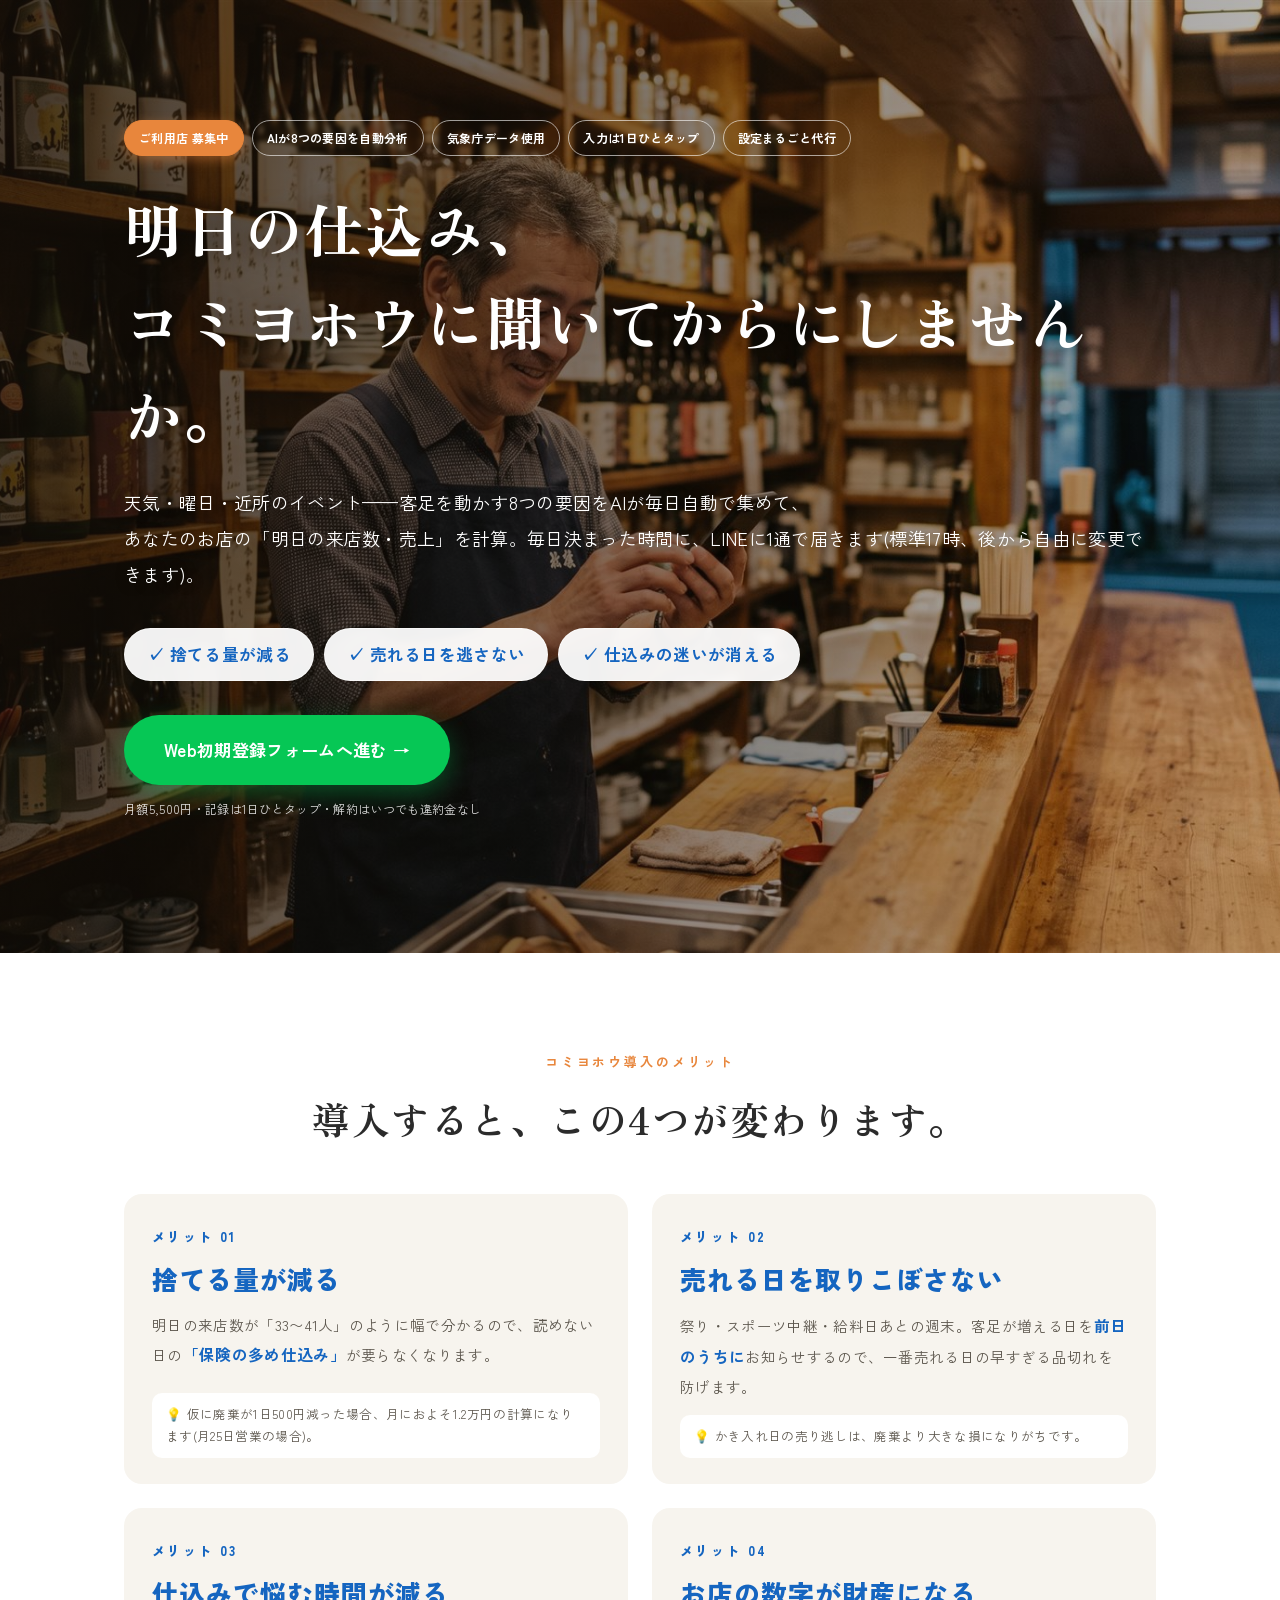
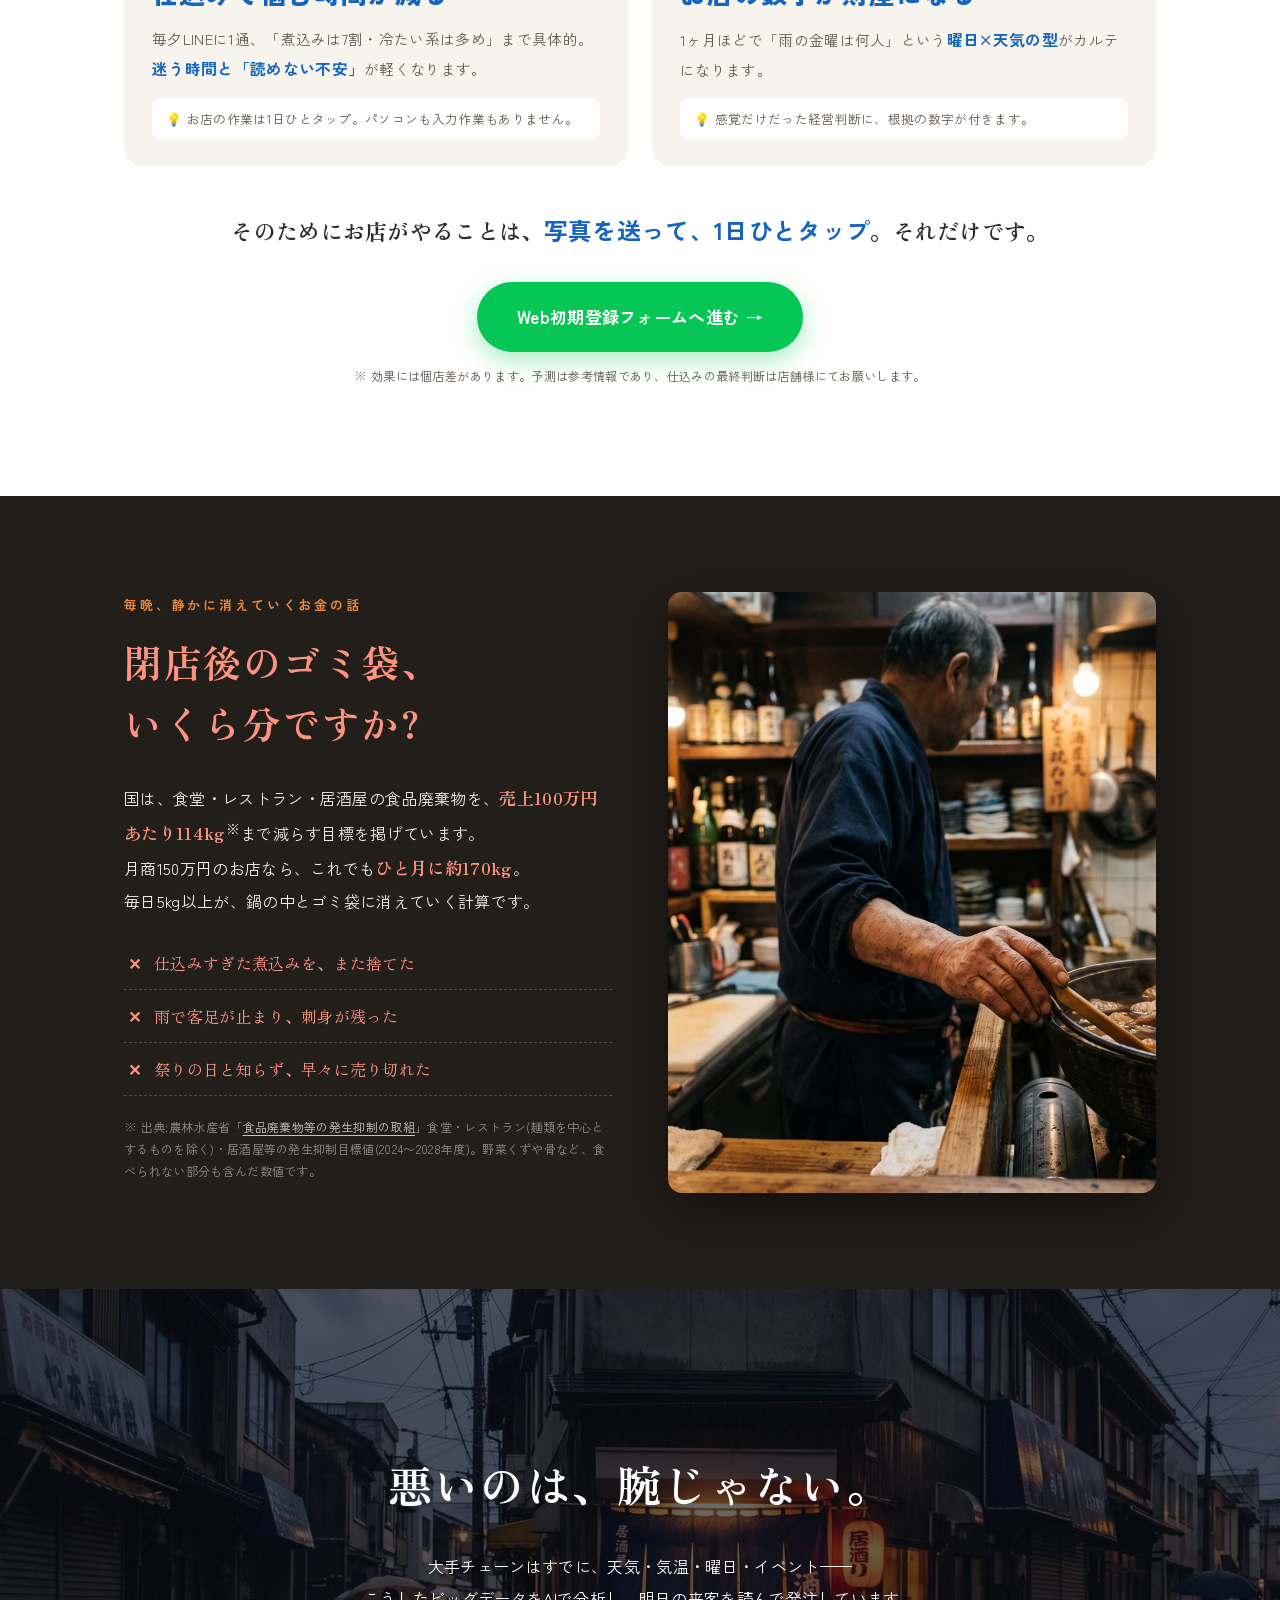
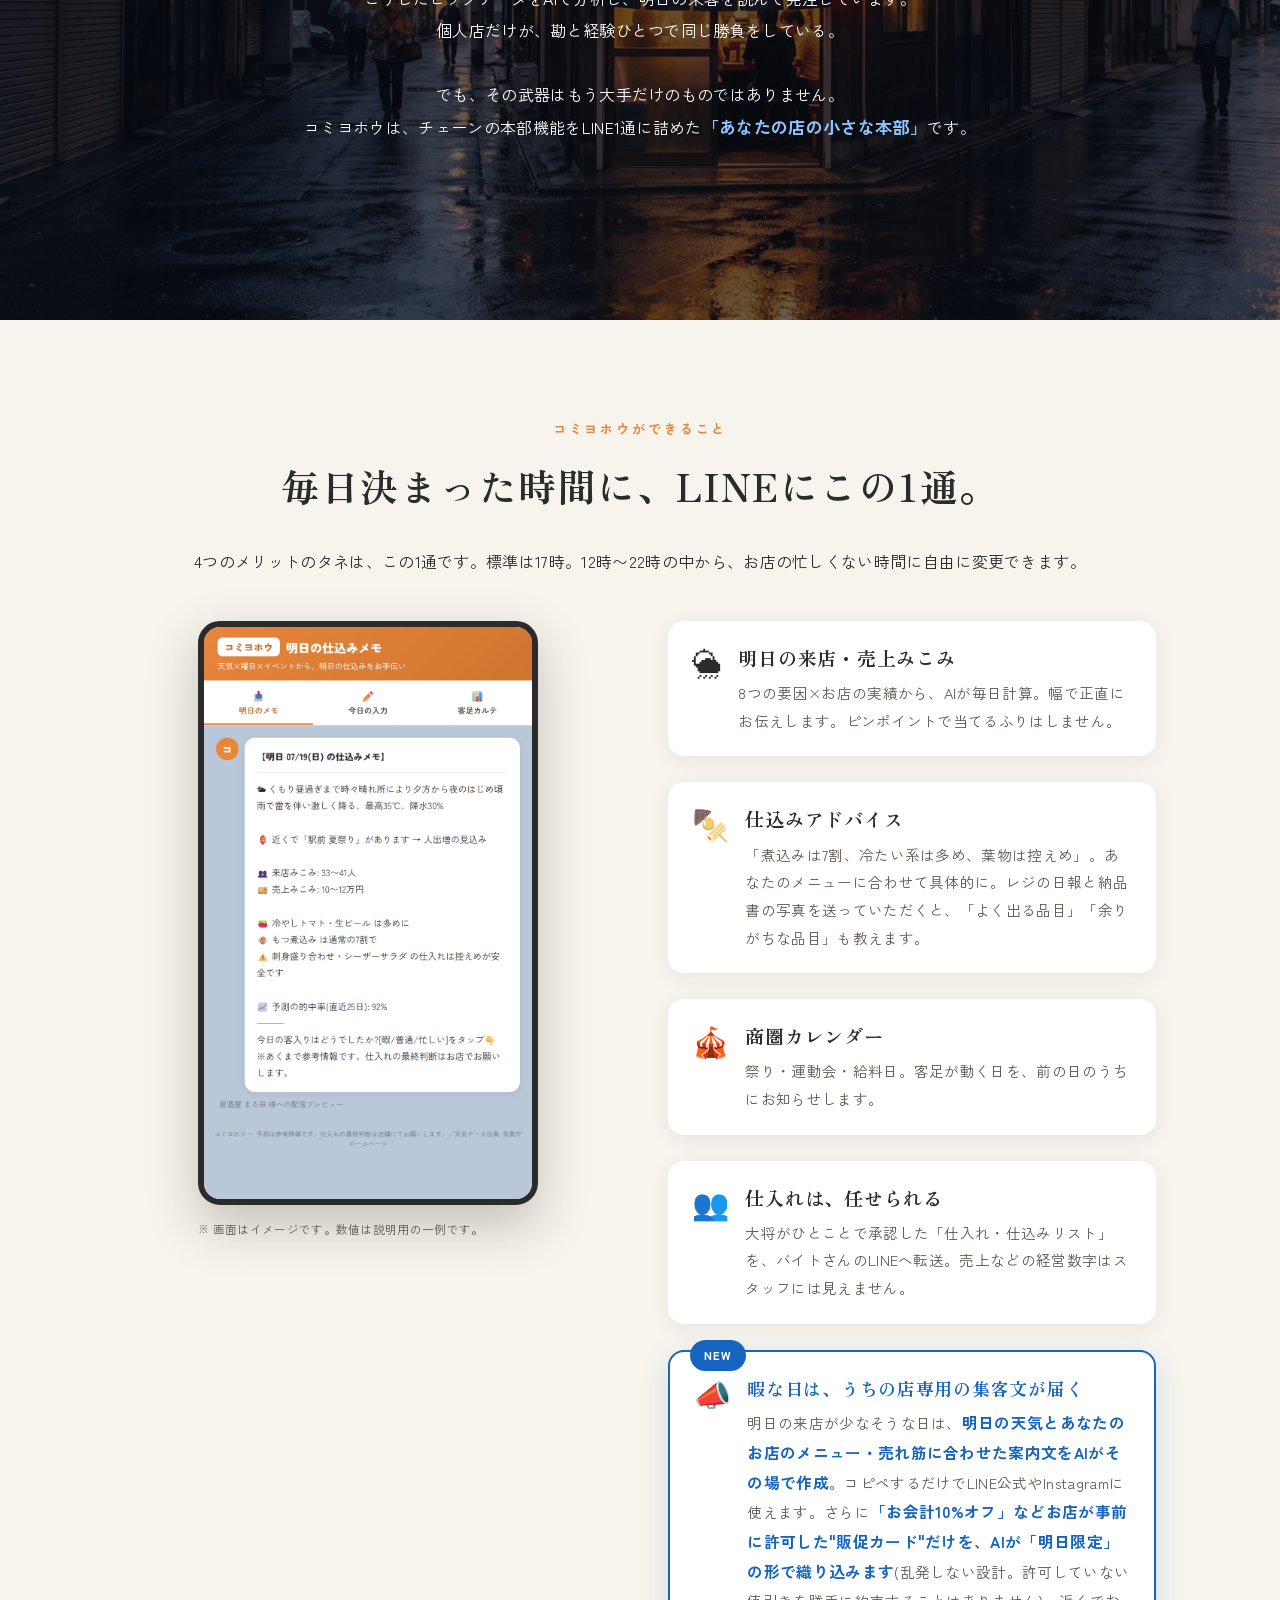
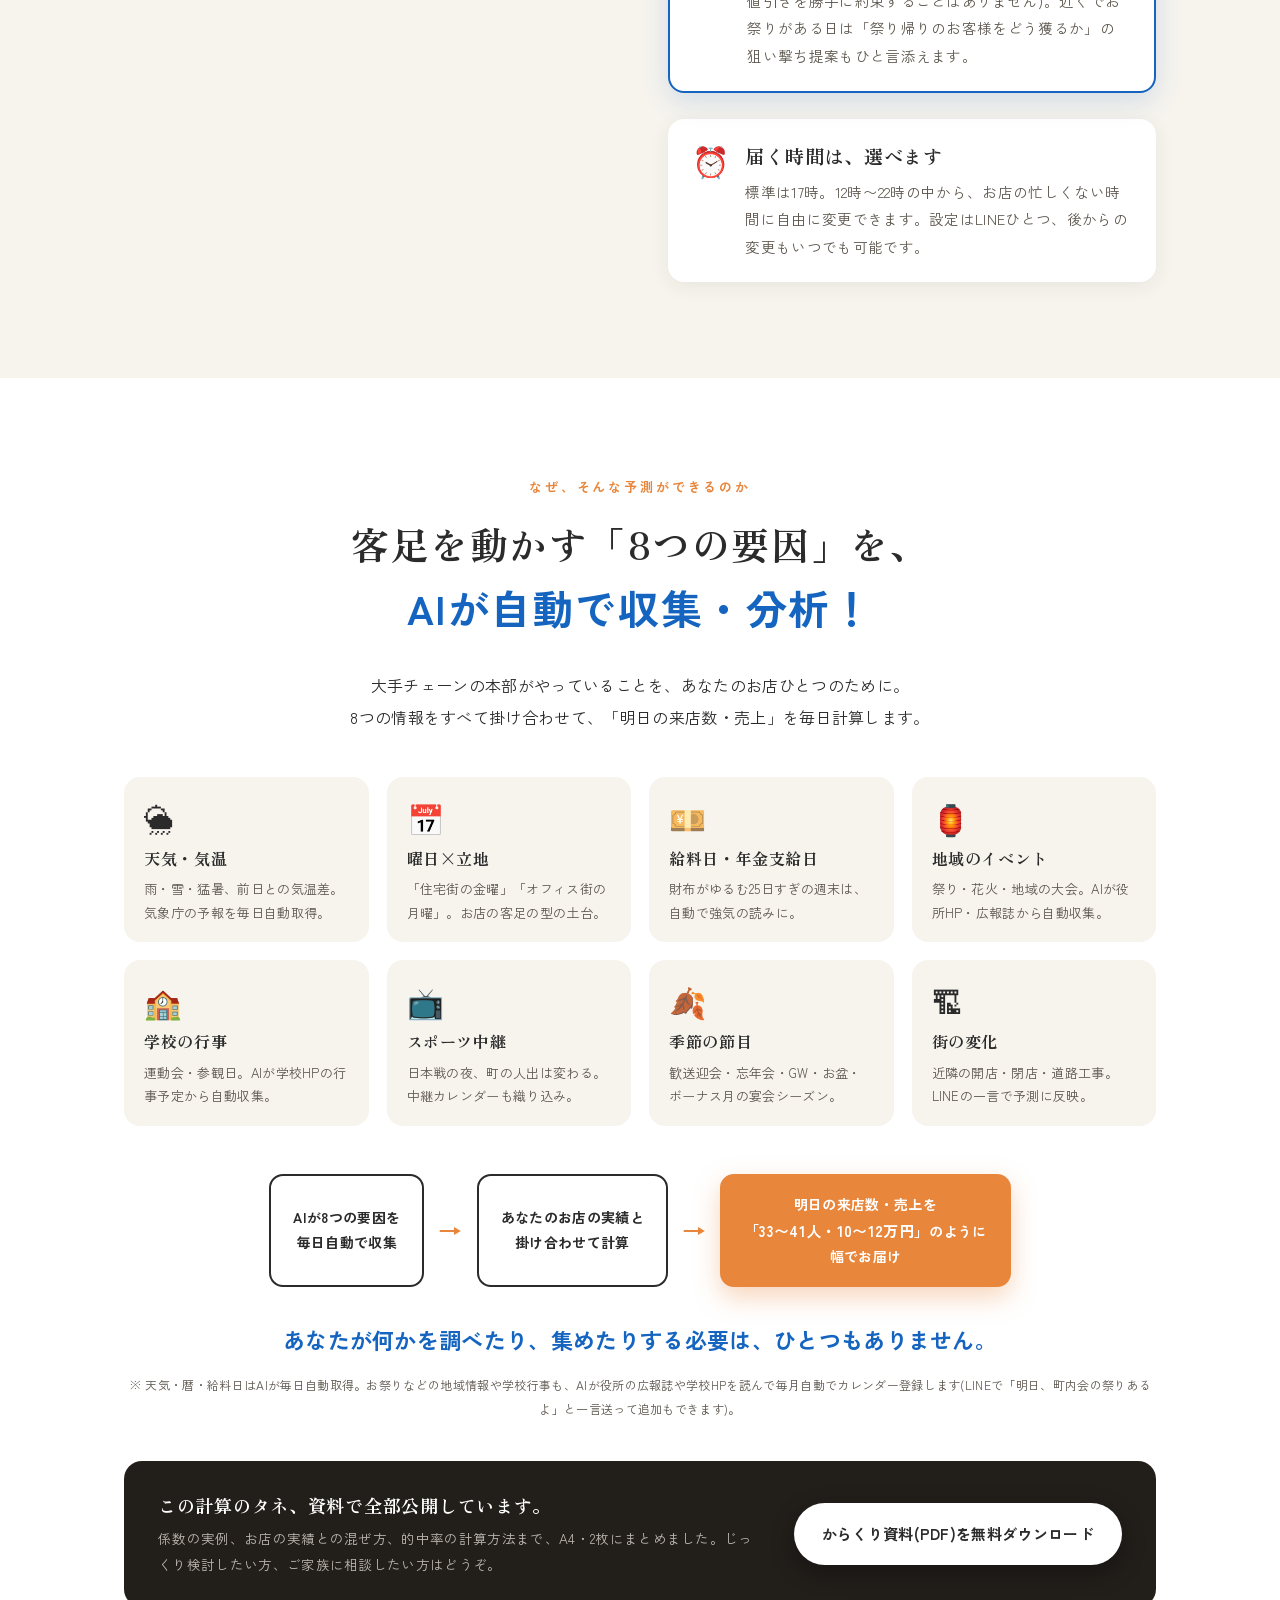
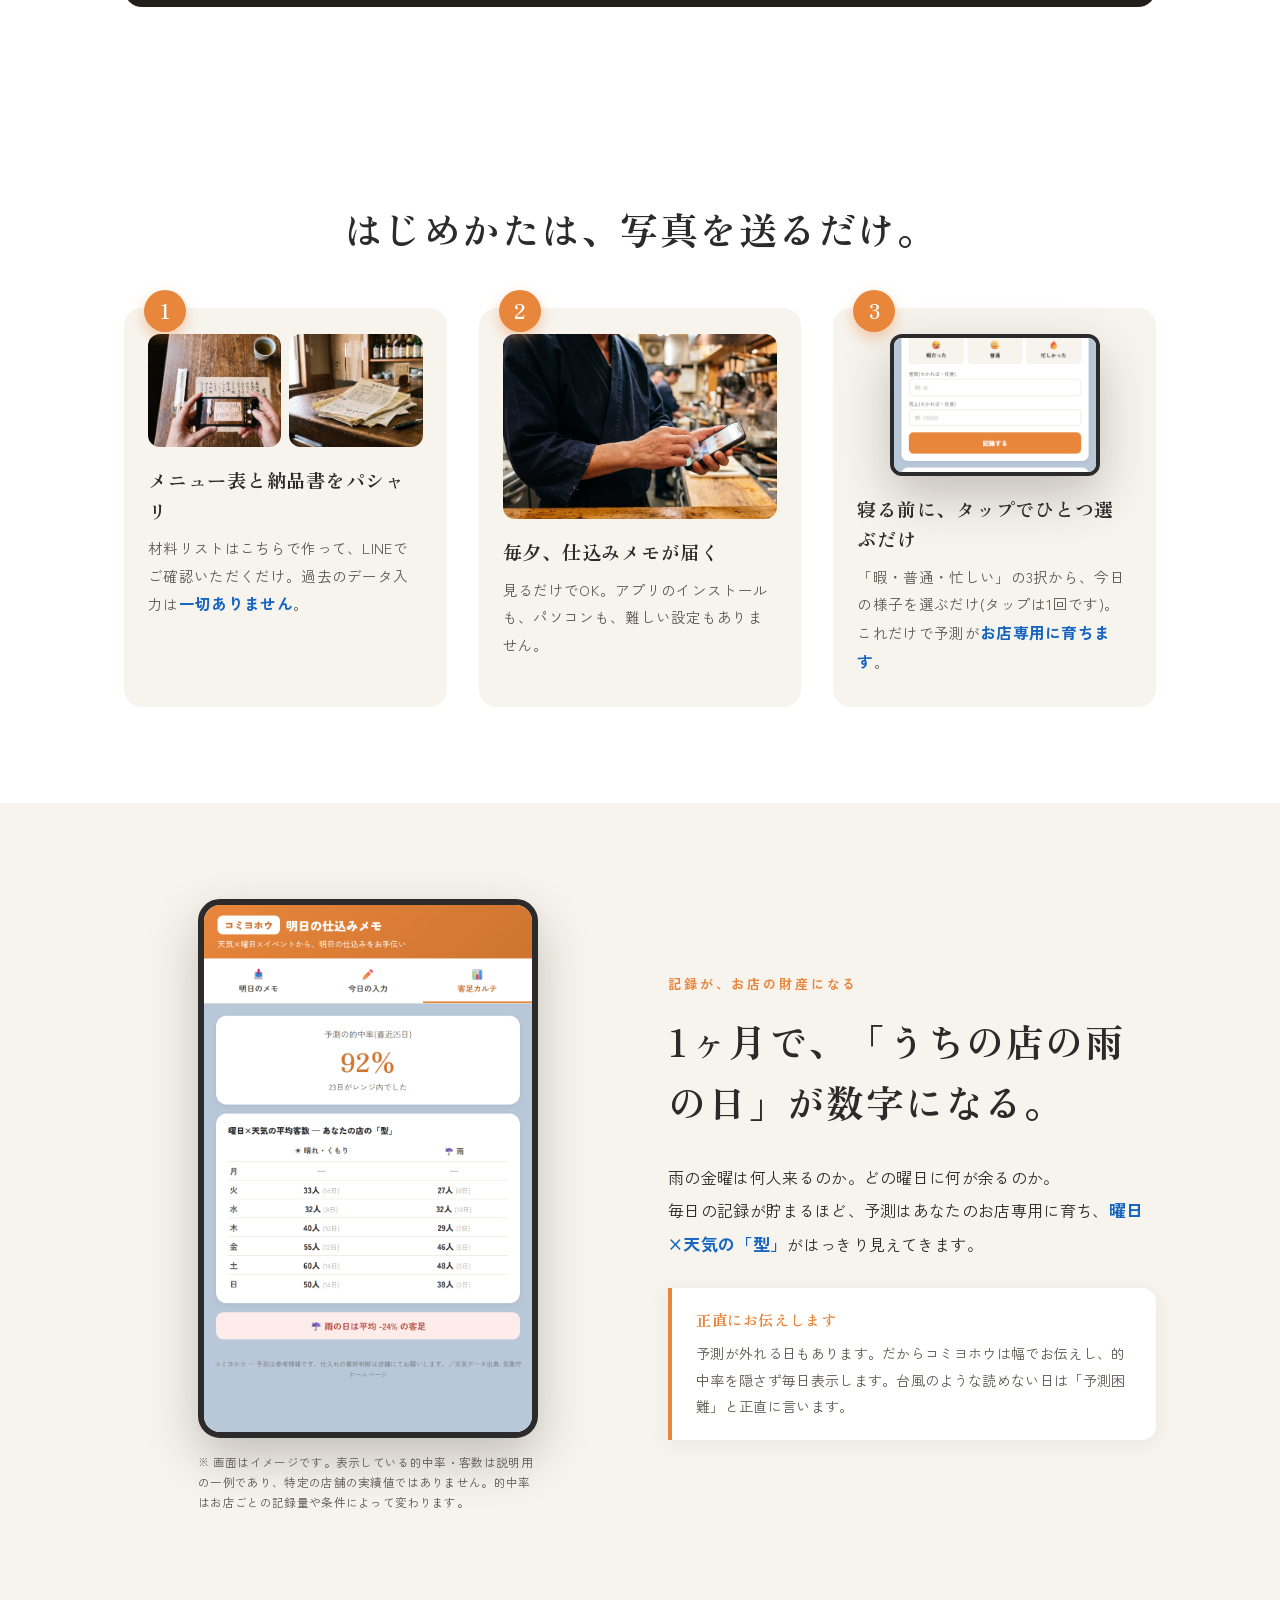
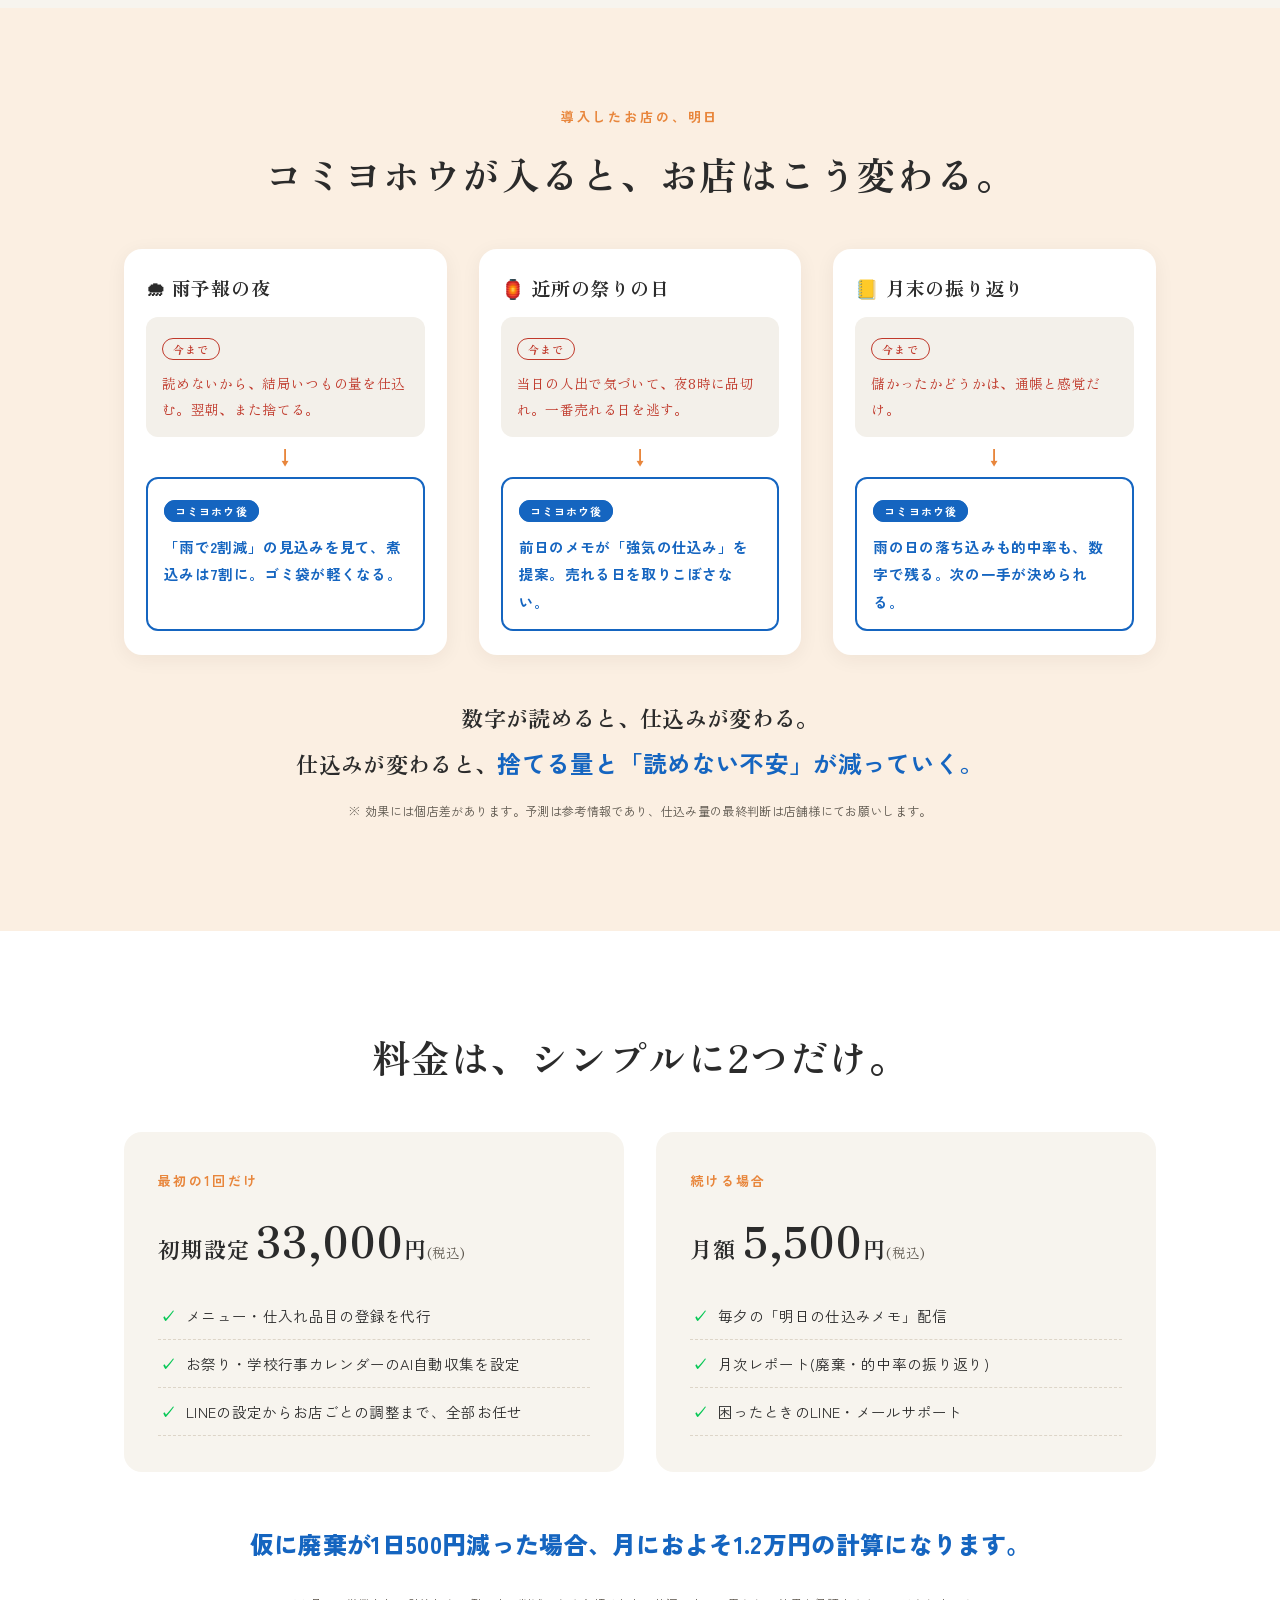
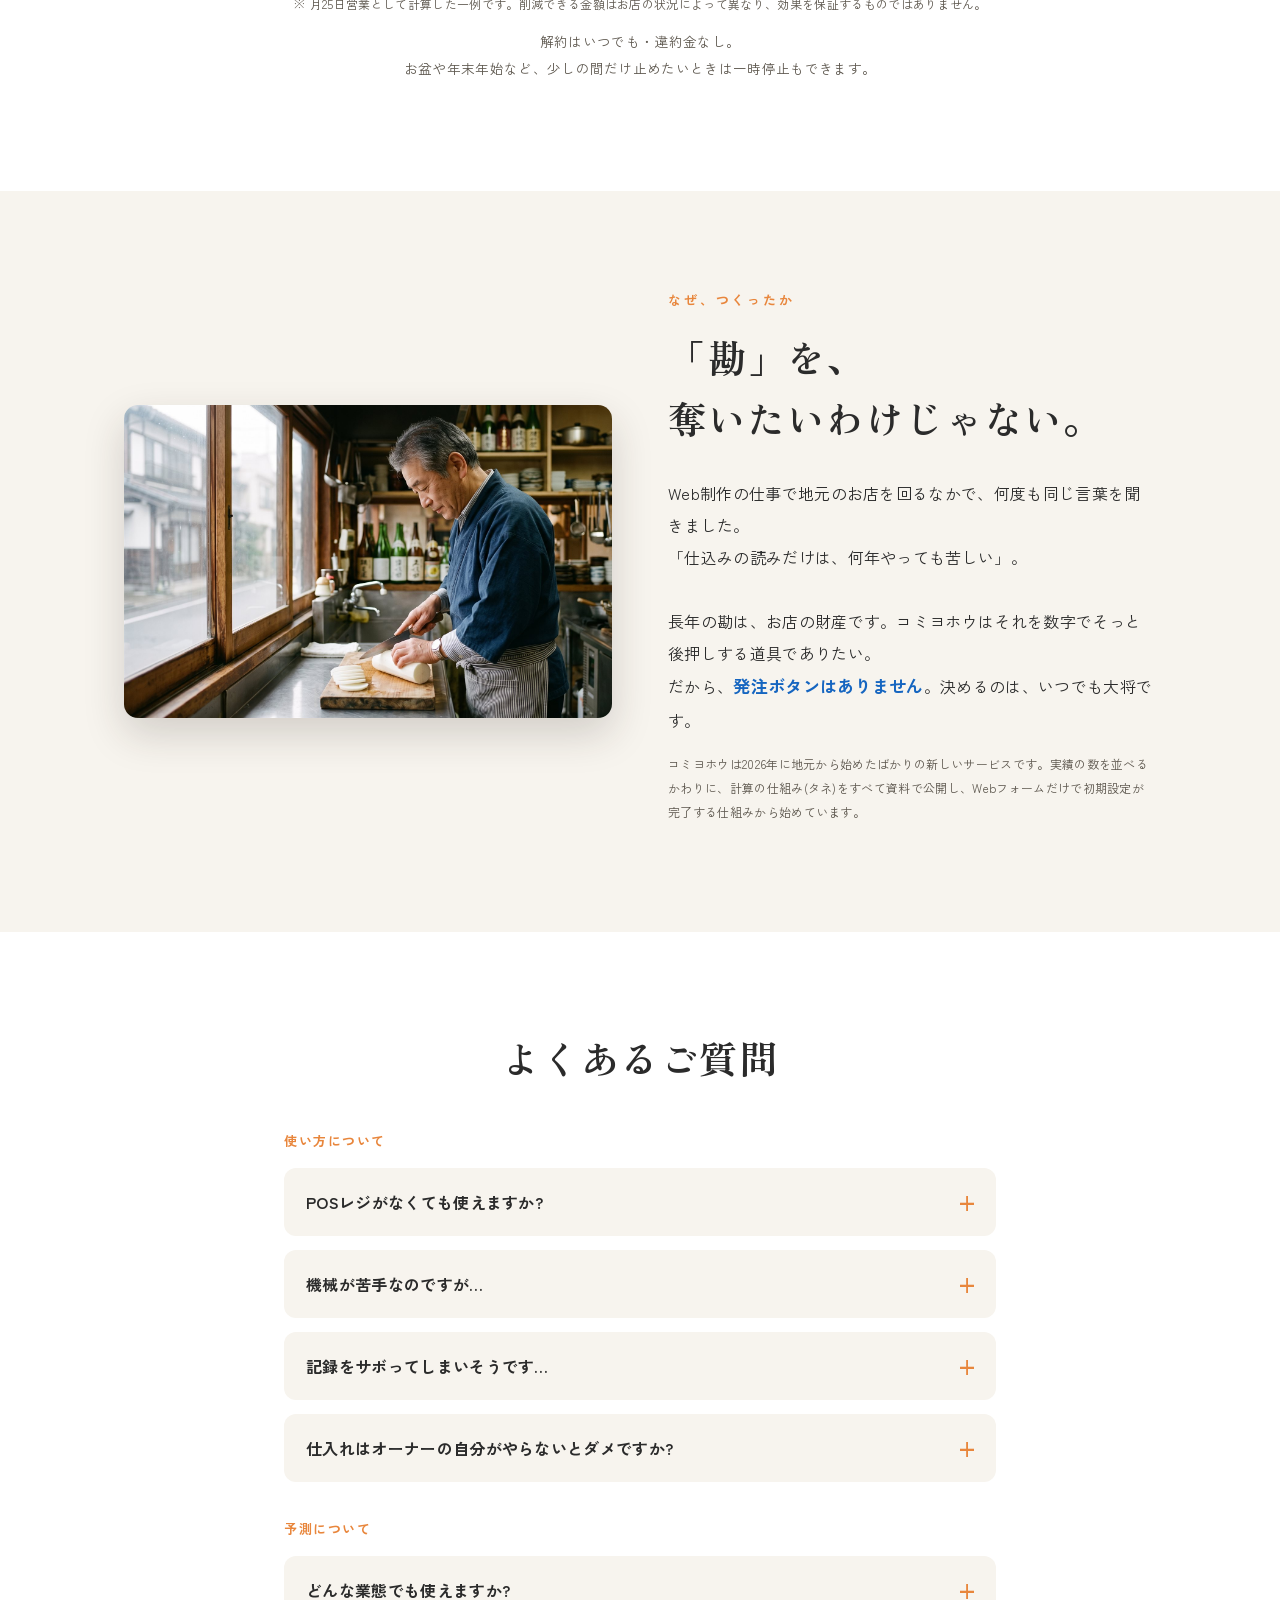
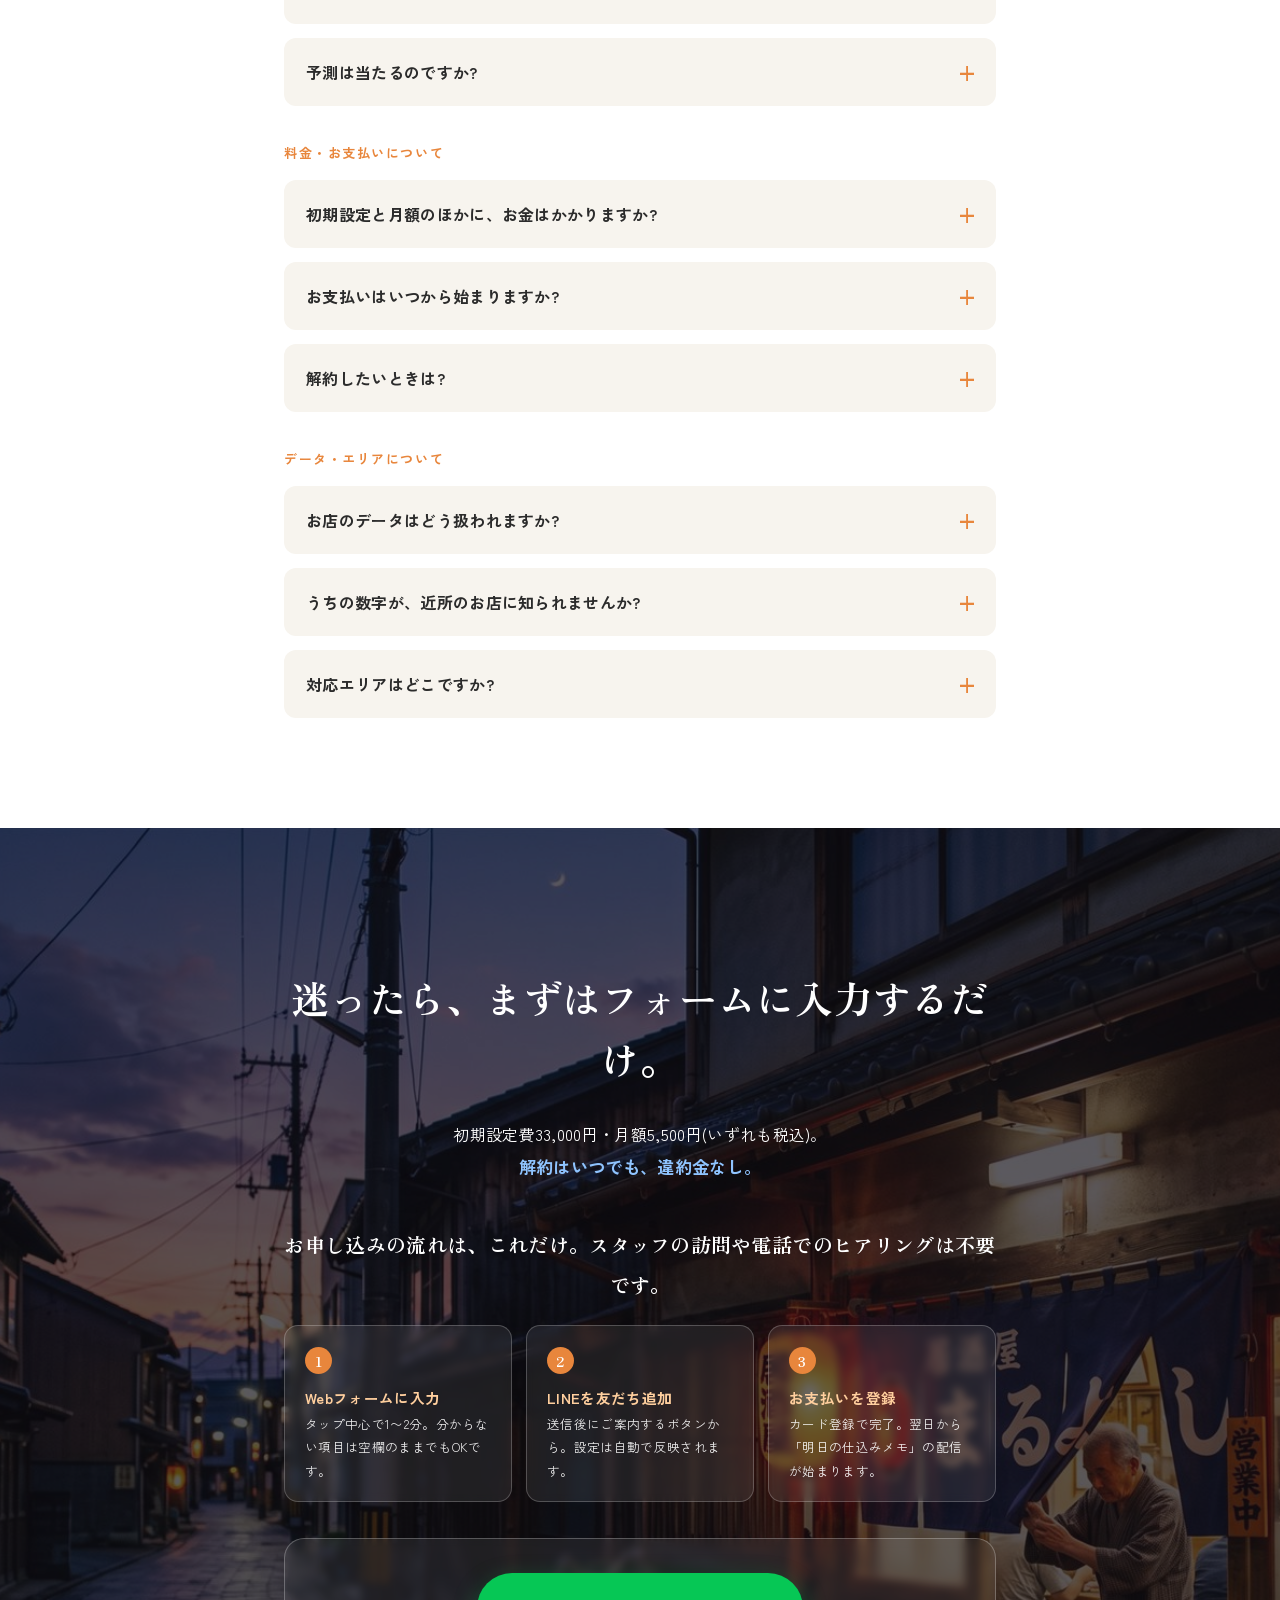
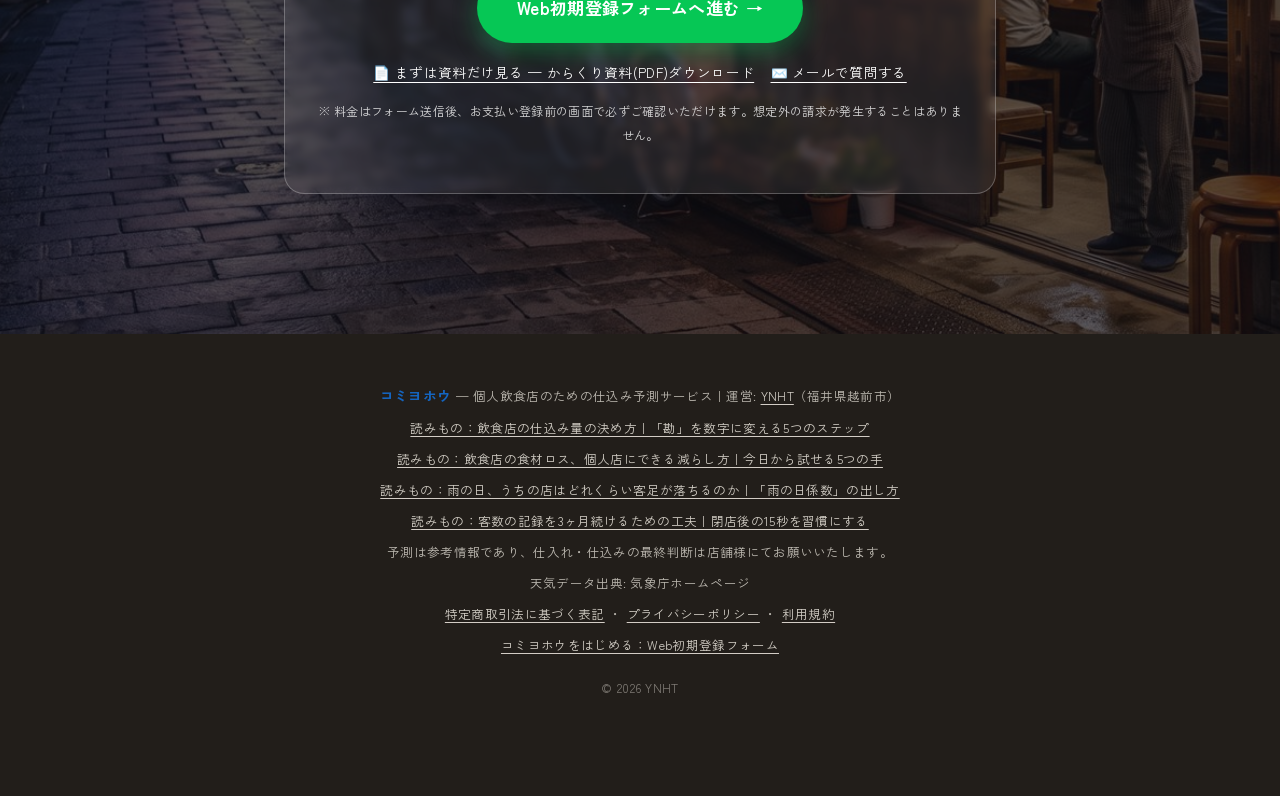
==== index.html @ 80f7644e "記事追加：客数の記録を3ヶ月続けるための工夫 閉店後の記録が2週間で止まる問題を、意志ではなく段取りで解く記事。 置き場所・項目数・既存動作への接続・書けなかった日の逃げ道・月1集計の5つ。 図解3点" ====
<!DOCTYPE html>
<html lang="ja">
<head>
<!-- Google tag (gtag.js) -->
<script async src="https://www.googletagmanager.com/gtag/js?id=G-8SBC6NKFKL"></script>
<script>
  window.dataLayer = window.dataLayer || [];
  function gtag(){dataLayer.push(arguments);}
  gtag('js', new Date());
  gtag('config', 'G-8SBC6NKFKL');
</script>
<meta charset="UTF-8">
<meta name="viewport" content="width=device-width, initial-scale=1.0">
<!-- Google Search Console の所有権確認用。削除すると確認が解除されるため残すこと -->
<meta name="google-site-verification" content="o57pPs52WalkBfB1M2wYDwymHMkBsNehZSs5hRKKr_8" />
<link rel="canonical" href="https://komiyohou.ynht-web.com/">
<title>コミヨホウ｜明日の仕込み、コミヨホウに聞いてからにしませんか。</title>
<meta name="description" content="客足を動かす8つの要因をAIが毎日自動で収集・分析し、「明日の来店みこみ・売上みこみ」を毎夕LINEにお届け。個人飲食店のための仕込み予測サービス。初期設定33,000円・月額5,500円、解約はいつでも違約金なし。">
<link rel="preconnect" href="https://fonts.googleapis.com">
<link rel="preconnect" href="https://fonts.gstatic.com" crossorigin>
<link href="https://fonts.googleapis.com/css2?family=Zen+Kaku+Gothic+New:wght@400;500;700&family=Zen+Old+Mincho:wght@600;700;900&display=swap" rel="stylesheet">
<link rel="stylesheet" href="style.css">
</head>
<body>

<!-- 1. ファーストビュー -->
<header class="fv">
  <div class="fv-bg" role="img" aria-label="カウンターでスマートフォンを見る居酒屋の店主"></div>
  <div class="fv-inner">
    <div class="badges">
      <span class="badge-monitor">ご利用店 募集中</span><span id="storeCountBadge" style="display:none;"></span><span>AIが8つの要因を自動分析</span><span>気象庁データ使用</span><span>入力は1日ひとタップ</span><span>設定まるごと代行</span>
    </div>
    <h1>明日の仕込み、<br>コミヨホウに聞いて<br class="sp">からにしませんか。</h1>
    <p class="lead">天気・曜日・近所のイベント——客足を動かす8つの要因をAIが毎日自動で集めて、<br class="pc">あなたのお店の「明日の来店数・売上」を計算。毎日決まった時間に、LINEに1通で届きます(標準17時、後から自由に変更できます)。</p>
    <ul class="fv-merits">
      <li>捨てる量が減る</li>
      <li>売れる日を逃さない</li>
      <li>仕込みの迷いが消える</li>
    </ul>
    <a class="btn btn-line" href="hearing.html">Web初期登録フォームへ進む →</a>
    <p class="micro">月額5,500円・記録は1日ひとタップ・解約はいつでも違約金なし</p>
  </div>
</header>

<!-- 2. 導入メリット -->
<section class="merit">
  <div class="wrap">
    <p class="kicker center">コミヨホウ導入のメリット</p>
    <h2 class="center">導入すると、<br class="sp">この4つが変わります。</h2>
    <div class="mgrid">
      <div class="mcard reveal">
        <span class="mnum">メリット 01</span>
        <h3>捨てる量が減る</h3>
        <p>明日の来店数が「33〜41人」のように幅で分かるので、読めない日の<strong>「保険の多め仕込み」</strong>が要らなくなります。</p>
        <p class="mhow">💡 仮に廃棄が1日500円減った場合、月におよそ1.2万円の計算になります(月25日営業の場合)。</p>
      </div>
      <div class="mcard reveal">
        <span class="mnum">メリット 02</span>
        <h3>売れる日を取りこぼさない</h3>
        <p>祭り・スポーツ中継・給料日あとの週末。客足が増える日を<strong>前日のうちに</strong>お知らせするので、一番売れる日の早すぎる品切れを防げます。</p>
        <p class="mhow">💡 かき入れ日の売り逃しは、廃棄より大きな損になりがちです。</p>
      </div>
      <div class="mcard reveal">
        <span class="mnum">メリット 03</span>
        <h3>仕込みで悩む時間が減る</h3>
        <p>毎夕LINEに1通、「煮込みは7割・冷たい系は多め」まで具体的。<strong>迷う時間と「読めない不安」</strong>が軽くなります。</p>
        <p class="mhow">💡 お店の作業は1日ひとタップ。パソコンも入力作業もありません。</p>
      </div>
      <div class="mcard reveal">
        <span class="mnum">メリット 04</span>
        <h3>お店の数字が財産になる</h3>
        <p>1ヶ月ほどで「雨の金曜は何人」という<strong>曜日×天気の型</strong>がカルテになります。</p>
        <p class="mhow">💡 感覚だけだった経営判断に、根拠の数字が付きます。</p>
      </div>
    </div>
    <p class="center merit-close reveal">そのためにお店がやることは、<strong>写真を送って、1日ひとタップ</strong>。それだけです。</p>
    <div class="merit-cta reveal"><a class="btn btn-line" href="hearing.html">Web初期登録フォームへ進む →</a></div>
    <p class="micro center">※ 効果には個店差があります。予測は参考情報であり、仕込みの最終判断は店舗様にてお願いします。</p>
  </div>
</section>

<!-- 3. 問題提起 -->
<section class="problem">
  <div class="wrap grid2">
    <div class="txt reveal">
      <p class="kicker">毎晩、静かに消えていくお金の話</p>
      <h2>閉店後のゴミ袋、<br>いくら分ですか?</h2>
      <p>国は、食堂・レストラン・居酒屋の食品廃棄物を、<strong>売上100万円あたり114kg</strong><sup>※</sup>まで減らす目標を掲げています。<br>
      月商150万円のお店なら、これでも<strong>ひと月に約170kg</strong>。<br>
      毎日5kg以上が、鍋の中とゴミ袋に消えていく計算です。</p>
      <ul class="pain">
        <li>仕込みすぎた煮込みを、また捨てた</li>
        <li>雨で客足が止まり、刺身が残った</li>
        <li>祭りの日と知らず、早々に売り切れた</li>
      </ul>
      <p class="note">※ 出典:農林水産省「<a href="https://www.maff.go.jp/j/shokusan/recycle/syokuhin/hassei_yokusei.html" target="_blank" rel="noopener">食品廃棄物等の発生抑制の取組</a>」食堂・レストラン(麺類を中心とするものを除く)・居酒屋等の発生抑制目標値(2024〜2028年度)。野菜くずや骨など、食べられない部分も含んだ数値です。</p>
    </div>
    <figure class="reveal"><img src="assets/web/2.jpg" alt="閉店後の厨房で、大鍋に残った煮込みを見つめる店主" loading="lazy"></figure>
  </div>
</section>

<!-- 4. 共感 -->
<section class="empathy">
  <div class="empathy-bg" role="img" aria-label="雨の夕暮れの商店街に、一軒だけ灯りのついた居酒屋"></div>
  <div class="wrap reveal">
    <h2>悪いのは、腕じゃない。</h2>
    <p>大手チェーンはすでに、天気・気温・曜日・イベント——<br class="pc">
    こうしたビッグデータをAIで分析し、明日の来客を読んで発注しています。<br class="pc">
    個人店だけが、勘と経験ひとつで同じ勝負をしている。<br><br>
    でも、その武器はもう大手だけのものではありません。<br class="pc">
    コミヨホウは、チェーンの本部機能をLINE1通に詰めた<strong>「あなたの店の小さな本部」</strong>です。</p>
  </div>
</section>

<!-- 5. 解決策(何が届くか) -->
<section class="solution">
  <div class="wrap">
    <p class="kicker center">コミヨホウができること</p>
    <h2 class="center">毎日決まった時間に、LINEにこの1通。</h2>
    <p class="center flead">4つのメリットのタネは、この1通です。標準は17時。12時〜22時の中から、お店の忙しくない時間に自由に変更できます。</p>
    <div class="grid2 sol-grid">
      <figure class="phone reveal">
        <img src="assets/shot_a.png" alt="届く「明日の仕込みメモ」の画面イメージ。来店みこみ・売上みこみと、メニュー別の仕込みアドバイス" loading="lazy">
        <figcaption class="shot-note">※ 画面はイメージです。数値は説明用の一例です。</figcaption>
      </figure>
      <div class="features">
        <div class="feat reveal"><span class="fi">🌦</span><div><h3>明日の来店・売上みこみ</h3><p>8つの要因×お店の実績から、AIが毎日計算。幅で正直にお伝えします。ピンポイントで当てるふりはしません。</p></div></div>
        <div class="feat reveal"><span class="fi">🍢</span><div><h3>仕込みアドバイス</h3><p>「煮込みは7割、冷たい系は多め、葉物は控えめ」。あなたのメニューに合わせて具体的に。レジの日報と納品書の写真を送っていただくと、「よく出る品目」「余りがちな品目」も教えます。</p></div></div>
        <div class="feat reveal"><span class="fi">🎪</span><div><h3>商圏カレンダー</h3><p>祭り・運動会・給料日。客足が動く日を、前の日のうちにお知らせします。</p></div></div>
        <div class="feat reveal"><span class="fi">👥</span><div><h3>仕入れは、任せられる</h3><p>大将がひとことで承認した「仕入れ・仕込みリスト」を、バイトさんのLINEへ転送。売上などの経営数字はスタッフには見えません。</p></div></div>
        <div class="feat feat-hot reveal"><span class="badge-new">NEW</span><span class="fi">📣</span><div><h3>暇な日は、うちの店専用の集客文が届く</h3><p>明日の来店が少なそうな日は、<strong>明日の天気とあなたのお店のメニュー・売れ筋に合わせた案内文をAIがその場で作成</strong>。コピペするだけでLINE公式やInstagramに使えます。さらに<strong>「お会計10%オフ」などお店が事前に許可した"販促カード"だけを、AIが「明日限定」の形で織り込みます</strong>(乱発しない設計。許可していない値引きを勝手に約束することはありません)。近くでお祭りがある日は「祭り帰りのお客様をどう獲るか」の狙い撃ち提案もひと言添えます。</p></div></div>
        <div class="feat reveal"><span class="fi">⏰</span><div><h3>届く時間は、選べます</h3><p>標準は17時。12時〜22時の中から、お店の忙しくない時間に自由に変更できます。設定はLINEひとつ、後からの変更もいつでも可能です。</p></div></div>
      </div>
    </div>
  </div>
</section>

<!-- 6. なぜ当たるのか:8つの要因 -->
<section class="factors">
  <div class="wrap">
    <p class="kicker center">なぜ、そんな予測ができるのか</p>
    <h2 class="center">客足を動かす「8つの要因」を、<br><strong>AIが自動で収集・分析！</strong></h2>
    <p class="center flead">大手チェーンの本部がやっていることを、あなたのお店ひとつのために。<br class="pc">
    8つの情報をすべて掛け合わせて、「明日の来店数・売上」を毎日計算します。</p>
    <div class="fgrid">
      <div class="fcard reveal"><span class="fic">🌦</span><h3>天気・気温</h3><p>雨・雪・猛暑、前日との気温差。気象庁の予報を毎日自動取得。</p></div>
      <div class="fcard reveal"><span class="fic">📅</span><h3>曜日×立地</h3><p>「住宅街の金曜」「オフィス街の月曜」。お店の客足の型の土台。</p></div>
      <div class="fcard reveal"><span class="fic">💴</span><h3>給料日・年金支給日</h3><p>財布がゆるむ25日すぎの週末は、自動で強気の読みに。</p></div>
      <div class="fcard reveal"><span class="fic">🏮</span><h3>地域のイベント</h3><p>祭り・花火・地域の大会。AIが役所HP・広報誌から自動収集。</p></div>
      <div class="fcard reveal"><span class="fic">🏫</span><h3>学校の行事</h3><p>運動会・参観日。AIが学校HPの行事予定から自動収集。</p></div>
      <div class="fcard reveal"><span class="fic">📺</span><h3>スポーツ中継</h3><p>日本戦の夜、町の人出は変わる。中継カレンダーも織り込み。</p></div>
      <div class="fcard reveal"><span class="fic">🍂</span><h3>季節の節目</h3><p>歓送迎会・忘年会・GW・お盆・ボーナス月の宴会シーズン。</p></div>
      <div class="fcard reveal"><span class="fic">🏗</span><h3>街の変化</h3><p>近隣の開店・閉店・道路工事。LINEの一言で予測に反映。</p></div>
    </div>
    <div class="fflow reveal">
      <div class="fnode"><span>AIが8つの要因を<br>毎日自動で収集</span></div>
      <span class="farrow">→</span>
      <div class="fnode"><span>あなたのお店の実績と<br>掛け合わせて計算</span></div>
      <span class="farrow">→</span>
      <div class="fnode fgoal"><span>明日の来店数・売上を<br><strong>「33〜41人・10〜12万円」</strong>のように<br>幅でお届け</span></div>
    </div>
    <p class="center fnote reveal">あなたが何かを調べたり、集めたりする必要は、ひとつもありません。</p>
    <p class="micro center">※ 天気・暦・給料日はAIが毎日自動取得。お祭りなどの地域情報や学校行事も、AIが役所の広報誌や学校HPを読んで毎月自動でカレンダー登録します(LINEで「明日、町内会の祭りあるよ」と一言送って追加もできます)。</p>
    <div class="dlbox reveal">
      <div>
        <h3>この計算のタネ、資料で全部公開しています。</h3>
        <p>係数の実例、お店の実績との混ぜ方、的中率の計算方法まで、A4・2枚にまとめました。じっくり検討したい方、ご家族に相談したい方はどうぞ。</p>
      </div>
      <a class="btn btn-dl" href="komiyohou_karakuri.pdf" download="コミヨホウのからくり資料.pdf">からくり資料(PDF)を無料ダウンロード</a>
    </div>
  </div>
</section>

<!-- 7. 3ステップ -->
<section class="steps">
  <div class="wrap">
    <h2 class="center">はじめかたは、<br class="sp">写真を送るだけ。</h2>
    <div class="grid3">
      <div class="step reveal">
        <div class="imgs2"><img src="assets/web/5.jpg" alt="メニュー表をスマートフォンで撮影する手元" loading="lazy"><img src="assets/web/6.jpg" alt="カウンターに置かれた納品書の束" loading="lazy"></div>
        <span class="num">1</span><h3>メニュー表と納品書をパシャリ</h3>
        <p>材料リストはこちらで作って、LINEでご確認いただくだけ。過去のデータ入力は<strong>一切ありません</strong>。</p>
      </div>
      <div class="step reveal">
        <figure><img src="assets/web/4.jpg" alt="厨房でスマートフォンのLINEを確認する手元" loading="lazy"></figure>
        <span class="num">2</span><h3>毎夕、仕込みメモが届く</h3>
        <p>見るだけでOK。アプリのインストールも、パソコンも、難しい設定もありません。</p>
      </div>
      <div class="step reveal">
        <figure class="phone-s"><img src="assets/shot_b.png" alt="1日1回の入力画面。暇だった・普通・忙しかったの3択をタップするだけ" loading="lazy"></figure>
        <span class="num">3</span><h3>寝る前に、タップでひとつ選ぶだけ</h3>
        <p>「暇・普通・忙しい」の3択から、今日の様子を選ぶだけ(タップは1回です)。これだけで予測が<strong>お店専用に育ちます</strong>。</p>
      </div>
    </div>
  </div>
</section>

<!-- 8. 育つ予測 -->
<section class="karte">
  <div class="wrap grid2">
    <figure class="phone reveal">
      <img src="assets/shot_c.png" alt="客足カルテ画面のイメージ。曜日×天気の平均客数と、直近25日の予測的中率" loading="lazy">
      <figcaption class="shot-note">※ 画面はイメージです。表示している的中率・客数は説明用の一例であり、特定の店舗の実績値ではありません。的中率はお店ごとの記録量や条件によって変わります。</figcaption>
    </figure>
    <div class="txt reveal">
      <p class="kicker">記録が、お店の財産になる</p>
      <h2>1ヶ月で、「うちの店の雨の日」が数字になる。</h2>
      <p>雨の金曜は何人来るのか。どの曜日に何が余るのか。<br>
      毎日の記録が貯まるほど、予測はあなたのお店専用に育ち、<strong>曜日×天気の「型」</strong>がはっきり見えてきます。</p>
      <div class="honest">
        <h3>正直にお伝えします</h3>
        <p>予測が外れる日もあります。だからコミヨホウは幅でお伝えし、的中率を隠さず毎日表示します。台風のような読めない日は「予測困難」と正直に言います。</p>
      </div>
    </div>
  </div>
</section>

<!-- 9. 導入後のお店 -->
<section class="afterwards">
  <div class="wrap">
    <p class="kicker center">導入したお店の、明日</p>
    <h2 class="center">コミヨホウが入ると、<br class="sp">お店はこう変わる。</h2>
    <div class="grid3 ba-grid">
      <div class="ba reveal">
        <h3>🌧 雨予報の夜</h3>
        <div class="ba-before"><span class="batag">今まで</span><p>読めないから、結局いつもの量を仕込む。翌朝、また捨てる。</p></div>
        <div class="ba-arrow">↓</div>
        <div class="ba-after"><span class="batag on">コミヨホウ後</span><p>「雨で2割減」の見込みを見て、煮込みは7割に。ゴミ袋が軽くなる。</p></div>
      </div>
      <div class="ba reveal">
        <h3>🏮 近所の祭りの日</h3>
        <div class="ba-before"><span class="batag">今まで</span><p>当日の人出で気づいて、夜8時に品切れ。一番売れる日を逃す。</p></div>
        <div class="ba-arrow">↓</div>
        <div class="ba-after"><span class="batag on">コミヨホウ後</span><p>前日のメモが「強気の仕込み」を提案。売れる日を取りこぼさない。</p></div>
      </div>
      <div class="ba reveal">
        <h3>📒 月末の振り返り</h3>
        <div class="ba-before"><span class="batag">今まで</span><p>儲かったかどうかは、通帳と感覚だけ。</p></div>
        <div class="ba-arrow">↓</div>
        <div class="ba-after"><span class="batag on">コミヨホウ後</span><p>雨の日の落ち込みも的中率も、数字で残る。次の一手が決められる。</p></div>
      </div>
    </div>
    <p class="center ba-close reveal">数字が読めると、仕込みが変わる。<br>仕込みが変わると、<strong>捨てる量と「読めない不安」が減っていく。</strong></p>
    <p class="micro center">※ 効果には個店差があります。予測は参考情報であり、仕込み量の最終判断は店舗様にてお願いします。</p>
  </div>
</section>

<!-- 10. 料金 -->
<section class="price" id="price">
  <div class="wrap">
    <h2 class="center">料金は、シンプルに2つだけ。</h2>
    <div class="grid2 price-grid">
      <div class="pcard reveal">
        <p class="plabel">最初の1回だけ</p>
        <h3>初期設定 <span class="yen">33,000</span>円<small>(税込)</small></h3>
        <ul>
          <li>メニュー・仕入れ品目の登録を代行</li>
          <li>お祭り・学校行事カレンダーのAI自動収集を設定</li>
          <li>LINEの設定からお店ごとの調整まで、全部お任せ</li>
        </ul>
      </div>
      <div class="pcard reveal">
        <p class="plabel">続ける場合</p>
        <h3>月額 <span class="yen">5,500</span>円<small>(税込)</small></h3>
        <ul>
          <li>毎夕の「明日の仕込みメモ」配信</li>
          <li>月次レポート(廃棄・的中率の振り返り)</li>
          <li>困ったときのLINE・メールサポート</li>
        </ul>
      </div>
    </div>
    <p class="anchor-note reveal">仮に廃棄が1日500円減った場合、<br class="sp">月におよそ1.2万円の計算になります。</p>
    <p class="micro center">※ 月25日営業として計算した一例です。削減できる金額はお店の状況によって異なり、効果を保証するものではありません。</p>
    <p class="free-note reveal">解約はいつでも・違約金なし。<br>お盆や年末年始など、少しの間だけ止めたいときは一時停止もできます。</p>
  </div>
</section>

<!-- 11. 開発ストーリー(パイロット後にお客様の声へ差し替え) -->
<section class="story">
  <div class="wrap grid2">
    <figure class="reveal"><img src="assets/web/7.jpg" alt="朝の光の中で大根を仕込む店主" loading="lazy"></figure>
    <div class="txt reveal">
      <p class="kicker">なぜ、つくったか</p>
      <h2>「勘」を、<br>奪いたいわけじゃない。</h2>
      <p>Web制作の仕事で地元のお店を回るなかで、何度も同じ言葉を聞きました。<br>
      「仕込みの読みだけは、何年やっても苦しい」。<br><br>
      長年の勘は、お店の財産です。コミヨホウはそれを数字でそっと後押しする道具でありたい。<br>
      だから、<strong>発注ボタンはありません</strong>。決めるのは、いつでも大将です。</p>
      <p class="note">コミヨホウは2026年に地元から始めたばかりの新しいサービスです。実績の数を並べるかわりに、計算の仕組み(タネ)をすべて資料で公開し、Webフォームだけで初期設定が完了する仕組みから始めています。</p>
      <!-- パイロット店の実績・お客様の声はここに差し替え(実測値+個人の感想である旨を注記) -->
    </div>
  </div>
</section>

<!-- 12. FAQ -->
<section class="faq">
  <div class="wrap narrow">
    <h2 class="center">よくあるご質問</h2>

    <p class="faq-cat">使い方について</p>
    <details class="reveal"><summary>POSレジがなくても使えますか?</summary><p>はい。1日1回、今日の様子をタップで選ぶだけで動きます。レジのデータ(CSV)があれば取り込んで、予測をさらに正確にできます。</p></details>
    <details class="reveal"><summary>機械が苦手なのですが…</summary><p>LINEが使えれば大丈夫です。初期設定・メニュー登録・イベント調査はすべてこちらで行い、お店にお願いするのは「写真を送る」ことだけです。</p></details>
    <details class="reveal"><summary>記録をサボってしまいそうです…</summary><p>大丈夫です。空いた日は飛ばして、思い出した日から再開すれば予測は育ち続けます。3日ほど空いたときはLINEで一度だけ軽くお声がけします(しつこい催促はしません)。</p></details>
    <details class="reveal"><summary>仕入れはオーナーの自分がやらないとダメですか?</summary><p>いいえ。大将が「仕入れ」とひとこと送って承認すると、あすの仕入れ・仕込みリスト(品目と量だけ)がスタッフのLINEに届きます。売上・客数などの経営数字はスタッフには見えないので、安心してバイトさんに買い出しを任せられます。</p></details>

    <p class="faq-cat">予測について</p>
    <details class="reveal"><summary>どんな業態でも使えますか?</summary><p>居酒屋・食堂・カフェ・ラーメン店・レストランなど、ふらっと入るお客様が中心のお店に向いています。完全予約制やコース専門のお店は予約数がほぼすべてなので、正直、効果は薄めです。迷ったらお気軽にご相談ください。</p></details>
    <details class="reveal"><summary>予測は当たるのですか?</summary><p>ピンポイントの数字を毎日当てることはできません。だから「33〜41人」のように幅でお伝えし、的中率を毎日表示します。読めない日は「予測困難」と正直にお伝えします。</p></details>

    <p class="faq-cat">料金・お支払いについて</p>
    <details class="reveal"><summary>初期設定と月額のほかに、お金はかかりますか?</summary><p>かかりません。費用は初期設定33,000円と月額5,500円(どちらも税込)だけです。LINEは無料アプリのまま使え、機材の購入も、アプリ代も、更新料もありません。</p></details>
    <details class="reveal"><summary>お支払いはいつから始まりますか?</summary><p>Webフォーム送信後の案内画面でカードをご登録いただいた時点からです。初期設定費33,000円はその場で、月額5,500円は翌月分から発生します。登録前の画面で金額を必ずご確認いただけるので、想定外の請求が発生することはありません。</p></details>
    <details class="reveal"><summary>解約したいときは?</summary><p>いつでも解約できます。当月末までのお申し出で、翌月分からの料金は発生しません。違約金もありません。お盆や年末年始など少しの間だけ止めたい場合は、LINEで「一時停止」と送ればカード再登録なしで手軽に休止・再開できます。</p></details>

    <p class="faq-cat">データ・エリアについて</p>
    <details class="reveal"><summary>お店のデータはどう扱われますか?</summary><p>お店の売上・客数は秘密情報として扱います。個店が特定できない匿名の統計としてのみ、予測精度の改善に利用します(利用規約に明記)。</p></details>
    <details class="reveal"><summary>うちの数字が、近所のお店に知られませんか?</summary><p>知られません。店名や場所が分かる形でお店の数字を他の店舗にお見せすることは一切ありません(ご近所のお店と契約する場合も、同じお約束です)。</p></details>
    <details class="reveal"><summary>対応エリアはどこですか?</summary><p>初期設定はWebフォームで完結するため全国どこからでもお申し込みいただけますが、地域のお祭り・行事の調査やサポートのしやすさから、<strong>北陸地域</strong>を中心にご案内しています(YNHTのWeb制作事業と同じエリアです)。エリア外のお店も対応できる場合がありますので、まずはフォームからご相談ください。</p></details>
  </div>
</section>

<!-- 13. クロージングCTA -->
<section class="cta" id="entry">
  <div class="cta-bg" role="img" aria-label="夕暮れどき、灯りのともった小さな居酒屋の店先"></div>
  <div class="wrap narrow reveal">
    <h2>迷ったら、<br class="sp">まずはフォームに入力するだけ。</h2>
    <p class="cta-lead">初期設定費33,000円・月額5,500円(いずれも税込)。<br>
    <strong>解約はいつでも、違約金なし。</strong></p>
    <p class="flow-title">お申し込みの流れは、これだけ。スタッフの訪問や電話でのヒアリングは不要です。</p>
    <div class="flow3">
      <div class="fl reveal"><span>1</span><p><strong>Webフォームに入力</strong><br>タップ中心で1〜2分。分からない項目は空欄のままでもOKです。</p></div>
      <div class="fl reveal"><span>2</span><p><strong>LINEを友だち追加</strong><br>送信後にご案内するボタンから。設定は自動で反映されます。</p></div>
      <div class="fl reveal"><span>3</span><p><strong>お支払いを登録</strong><br>カード登録で完了。翌日から「明日の仕込みメモ」の配信が始まります。</p></div>
    </div>
    <div class="entry-box">
      <a class="btn btn-line" href="hearing.html">Web初期登録フォームへ進む →</a>
      <br><a class="dl-link" href="komiyohou_karakuri.pdf" download="コミヨホウのからくり資料.pdf">📄 まずは資料だけ見る — からくり資料(PDF)ダウンロード</a><span>　<a class="dl-link" id="mailLink" href="mailto:ynht.webdesign@gmail.com">✉️ メールで質問する</a></span>
      <p class="micro">※ 料金はフォーム送信後、お支払い登録前の画面で必ずご確認いただけます。想定外の請求が発生することはありません。</p>
    </div>
  </div>
</section>

<footer>
  <p><strong>コミヨホウ</strong> — 個人飲食店のための仕込み予測サービス｜運営: <a href="https://ynht-web.com" target="_blank" rel="noopener">YNHT</a>（福井県越前市）</p>
  <p><a href="blog/shikomi-ryou-kimekata.html">読みもの：飲食店の仕込み量の決め方｜「勘」を数字に変える5つのステップ</a></p>
  <p><a href="blog/shokuzai-loss.html">読みもの：飲食店の食材ロス、個人店にできる減らし方｜今日から試せる5つの手</a></p>
  <p><a href="blog/ame-no-hi-kyakuashi.html">読みもの：雨の日、うちの店はどれくらい客足が落ちるのか｜「雨の日係数」の出し方</a></p>
  <p><a href="blog/kyakusuu-kiroku-tsuzukeru.html">読みもの：客数の記録を3ヶ月続けるための工夫｜閉店後の15秒を習慣にする</a></p>
  <p>予測は参考情報であり、仕入れ・仕込みの最終判断は店舗様にてお願いいたします。</p>
  <p>天気データ出典: 気象庁ホームページ</p>
  <p id="legalNote"><a href="legal.html#tokushoho">特定商取引法に基づく表記</a> ・ <a href="legal.html#privacy">プライバシーポリシー</a> ・ <a href="legal.html#terms">利用規約</a></p>
  <p><a href="hearing.html">コミヨホウをはじめる：Web初期登録フォーム</a></p>
  <p class="copy">© 2026 YNHT</p>
</footer>

<div class="sticky-cta"><a href="hearing.html">Web初期登録フォームへ進む →</a></div>

<script>
// ===== 公開時にここだけ書き換える =====
const STORE_COUNT_API = "https://komiyohou-server.onrender.com/api/store_count";   // 導入店舗数バッジ用。空なら非表示
const STORE_COUNT_MIN = 3;   // この件数に届くまでは「◯件導入中」を表示しない(数字が寂しく見えるのを防ぐ)
// =====================================

// 導入店舗数バッジ(閾値未満・取得失敗時は非表示のまま)
if (STORE_COUNT_API) {
  fetch(STORE_COUNT_API).then(r => r.json()).then(data => {
    const badge = document.getElementById("storeCountBadge");
    if (badge && data && typeof data.count === "number" && data.count >= STORE_COUNT_MIN) {
      badge.textContent = "現在、" + data.count + "件のお店で導入中";
      badge.style.display = "";
    }
  }).catch(() => {});
}

// ふわっと表示
const io = new IntersectionObserver(es => es.forEach(e => {
  if (e.isIntersecting) { e.target.classList.add("in"); io.unobserve(e.target); }
}), { threshold: 0.15 });
document.querySelectorAll(".reveal").forEach(el => io.observe(el));

// ===== GA4イベント計測 =====
function hxTrack(name, params) {
  if (typeof gtag === "function") gtag("event", name, params || {});
}
function hxSection(el) {
  const box = el.closest("section, header, footer, .sticky-cta");
  if (!box) return "other";
  return (box.className && box.className.split(" ")[0]) || box.tagName.toLowerCase();
}
// からくり資料ダウンロード
document.querySelectorAll('a[href="komiyohou_karakuri.pdf"]').forEach(a => {
  a.addEventListener("click", () => hxTrack("karakuri_pdf_download", { link_section: hxSection(a) }));
});
// Web初期登録フォームへの遷移
document.querySelectorAll('a[href="hearing.html"]').forEach(a => {
  a.addEventListener("click", () => hxTrack("go_hearing_form", { link_section: hxSection(a) }));
});
// メール質問リンク
document.querySelectorAll('a[href^="mailto:"]').forEach(a => {
  a.addEventListener("click", () => hxTrack("mail_link_click", { link_section: hxSection(a) }));
});
</script>
<!-- 構造化データ：サービス内容と料金をGoogleに伝える -->
<script type="application/ld+json">
{
  "@context": "https://schema.org",
  "@type": "SoftwareApplication",
  "name": "コミヨホウ",
  "applicationCategory": "BusinessApplication",
  "operatingSystem": "LINE",
  "description": "客足を動かす8つの要因をAIが毎日自動で収集・分析し、明日の来店みこみ・売上みこみ・仕込みの目安をLINEに1通お届けする、小さな飲食店向けのサービスです。POSレジとの連携は不要で、お店の作業は1日ひとタップだけ。",
  "url": "https://komiyohou.ynht-web.com/",
  "inLanguage": "ja",
  "provider": {
    "@type": "Organization",
    "name": "YNHT",
    "email": "ynht.webdesign@gmail.com",
    "address": { "@type": "PostalAddress", "addressCountry": "JP", "addressRegion": "福井県", "addressLocality": "越前市" }
  },
  "offers": {
    "@type": "Offer",
    "price": "5500",
    "priceCurrency": "JPY",
    "description": "月額利用料5,500円（税込）。別途、初期設定費33,000円（税込・最初の1回のみ）。"
  }
}
</script>
</body>
</html>
---- style.css ----
/* ============ コミヨホウ LP ============ */
:root {
  --bg: #F7F4EE;
  --ink: #2B2B2B;
  --sub: #5d574e;
  --accent: #E8863C;
  --green: #06C755;
  --dark: #221E1A;
  --serif: "Zen Old Mincho", serif;
  --sans: "Zen Kaku Gothic New", sans-serif;
  /* メリット=青・太字ゴシック / デメリット=赤・明朝(事業共通ルール) */
  --merit: #1565C0;
  --merit-l: #8FC4FF;   /* 暗い背景用 */
  --demerit: #C0392B;
  --demerit-l: #FF9382; /* 暗い背景用 */
}
* { margin: 0; padding: 0; box-sizing: border-box; }
html { scroll-behavior: smooth; }
body { font-family: var(--sans); color: var(--ink); background: var(--bg); line-height: 2; font-size: 16px; letter-spacing: .02em; }
img { max-width: 100%; display: block; }
h1, h2, h3 { font-family: var(--serif); font-weight: 700; line-height: 1.6; letter-spacing: .04em; }
h2 { font-size: clamp(24px, 4.2vw, 38px); margin-bottom: 28px; }
h3 { font-size: 19px; }
p { margin-bottom: 1em; }
strong { color: var(--merit); font-weight: 700; font-family: var(--sans); font-size: 1.08em; }
.center { text-align: center; }
.wrap { max-width: 1080px; margin: 0 auto; padding: 0 24px; }
.narrow { max-width: 760px; }
section { padding: 96px 0; }
.kicker { font-size: 13px; letter-spacing: .22em; color: var(--accent); font-weight: 700; margin-bottom: 14px; }
.kicker.center { text-align: center; }
.note { font-size: 12px; color: var(--sub); }
.micro { font-size: 12px; color: var(--sub); margin-top: 12px; }
.sp { display: none; }
@media (max-width: 768px) { .sp { display: inline; } .pc { display: none; } }

/* ---- ボタン ---- */
.btn { display: inline-block; padding: 18px 40px; border-radius: 999px; font-weight: 700; font-size: 17px; text-decoration: none; transition: transform .2s, box-shadow .2s; text-align: center; }
.btn:hover { transform: translateY(-2px); }
.btn-line { background: var(--green); color: #fff; box-shadow: 0 8px 24px rgba(6,199,85,.35); }
.btn-tel { background: #fff; color: var(--ink); border: 2px solid var(--ink); margin-left: 10px; }
@media (max-width: 768px) { .btn { display: block; width: 100%; } .btn-tel { margin: 12px 0 0; } }

/* ---- グリッド ---- */
.grid2 { display: grid; grid-template-columns: 1fr 1fr; gap: 56px; align-items: center; }
.grid3 { display: grid; grid-template-columns: repeat(3, 1fr); gap: 32px; }
@media (max-width: 860px) { .grid2, .grid3 { grid-template-columns: 1fr; gap: 36px; } }

/* ---- ふわっと表示 ---- */
.reveal { opacity: 0; transform: translateY(24px); transition: opacity .8s ease, transform .8s ease; }
.reveal.in { opacity: 1; transform: none; }

/* ---- 1. FV ---- */
.fv { position: relative; min-height: min(92vh, 880px); display: flex; align-items: center; overflow: hidden; }
.fv-bg { position: absolute; inset: 0; background: url("assets/web/1.jpg") center 30%/cover no-repeat; }
.fv-bg::after { content: ""; position: absolute; inset: 0; background: linear-gradient(100deg, rgba(20,14,8,.78) 0%, rgba(20,14,8,.55) 45%, rgba(20,14,8,.25) 100%); }
.fv-inner { position: relative; z-index: 1; max-width: 1080px; margin: 0 auto; padding: 120px 24px; color: #fff; }
.badges { display: flex; flex-wrap: wrap; gap: 8px; margin-bottom: 26px; }
.badges span { font-size: 12px; font-weight: 700; border: 1px solid rgba(255,255,255,.6); border-radius: 999px; padding: 5px 14px; backdrop-filter: blur(2px); }
.fv h1 { font-size: clamp(34px, 6vw, 58px); font-weight: 900; margin-bottom: 24px; text-shadow: 0 2px 24px rgba(0,0,0,.4); }
.fv .lead { font-size: clamp(15px, 2vw, 18px); margin-bottom: 36px; text-shadow: 0 1px 12px rgba(0,0,0,.5); }
.fv .micro { color: rgba(255,255,255,.85); }

/* ---- FVメリットチップ ---- */
.fv-merits { list-style: none; display: flex; flex-wrap: wrap; gap: 10px; margin-bottom: 34px; }
.fv-merits li { background: rgba(255,255,255,.94); border: 1.5px solid rgba(255,255,255,.5); backdrop-filter: blur(3px); border-radius: 999px; padding: 9px 22px; font-family: var(--sans); font-weight: 700; font-size: 16.5px; color: var(--merit); }
.fv-merits li::before { content: "✓ "; font-weight: 900; }

/* ---- 2. 導入メリット ---- */
.merit { background: #fff; }
.mgrid { display: grid; grid-template-columns: 1fr 1fr; gap: 24px; margin-top: 44px; margin-bottom: 40px; }
.mcard { background: var(--bg); border-radius: 18px; padding: 30px 28px 26px; display: flex; flex-direction: column; }
.mcard .mnum { font-family: var(--sans); font-weight: 900; font-size: 13px; color: var(--merit); letter-spacing: .18em; display: block; margin-bottom: 8px; }
.mcard h3 { font-family: var(--sans); font-weight: 900; color: var(--merit); font-size: clamp(21px, 2.9vw, 26px); margin-bottom: 10px; }
.mcard p { margin: 0 0 14px; font-size: 14.5px; color: var(--sub); line-height: 2; }
.mcard .mhow { margin-top: auto; margin-bottom: 0; padding: 10px 14px; font-size: 12.5px; background: #fff; border-radius: 10px; line-height: 1.8; }
.merit-close { font-family: var(--serif); font-size: clamp(17px, 2.6vw, 22px); font-weight: 700; margin-bottom: 8px; }
.merit-cta { text-align: center; margin-top: 28px; }
@media (max-width: 860px) { .mgrid { grid-template-columns: 1fr; gap: 16px; } }

/* ---- 3. 問題提起 ---- */
.problem { background: var(--dark); color: #f2ede4; }
.problem h2 { color: var(--demerit-l); }
.problem strong { color: var(--demerit-l); font-family: var(--serif); }
/* 画像を本文の高さいっぱいまで使い、上下の余白をつぶす */
.problem .grid2 { align-items: stretch; }
.problem figure { margin: 0; display: flex; min-height: 100%; }
.problem figure img { width: 100%; height: 100%; object-fit: cover; border-radius: 14px; box-shadow: 0 16px 48px rgba(0,0,0,.5); }
@media (max-width: 860px) {
  .problem figure img { height: auto; aspect-ratio: 4/3; }
}

/* 画面イメージの注記 */
.shot-note { font-size: 11.5px; line-height: 1.75; color: var(--sub); margin-top: 14px; text-align: left; }
.pain { list-style: none; margin: 20px 0; }
.pain li { padding: 10px 0 10px 30px; border-bottom: 1px dashed rgba(255,255,255,.2); position: relative; font-family: var(--serif); color: var(--demerit-l); }
.pain li::before { content: "✕"; position: absolute; left: 4px; color: var(--demerit-l); font-weight: 700; }
.problem .note { color: rgba(242,237,228,.55); line-height: 1.8; }
.problem .note a { color: rgba(242,237,228,.8); text-underline-offset: 3px; }

/* ---- 3. 共感 ---- */
.empathy { position: relative; padding: 160px 0; overflow: hidden; }
.empathy-bg { position: absolute; inset: 0; background: url("assets/web/3.jpg") center/cover no-repeat; }
.empathy-bg::after { content: ""; position: absolute; inset: 0; background: rgba(12,14,24,.62); }
.empathy .wrap { position: relative; z-index: 1; color: #fff; text-align: center; max-width: 820px; }
.empathy h2 { color: #fff; font-size: clamp(28px, 5vw, 44px); margin-bottom: 30px; }
.empathy strong { color: var(--merit-l); }

/* ---- 3.5 8つの要因 ---- */
.factors { background: #fff; }
.flead { margin-bottom: 44px; }
.fgrid { display: grid; grid-template-columns: repeat(4, 1fr); gap: 18px; margin-bottom: 48px; }
.fcard { background: var(--bg); border-radius: 16px; padding: 22px 20px 18px; }
.fcard .fic { font-size: 30px; display: block; margin-bottom: 8px; line-height: 1.3; }
.fcard h3 { font-size: 16px; margin-bottom: 6px; }
.fcard p { margin: 0; font-size: 13px; color: var(--sub); line-height: 1.8; }
.fflow { display: flex; align-items: stretch; justify-content: center; gap: 14px; margin-bottom: 30px; }
.fnode { background: #fff; border: 2px solid var(--ink); border-radius: 14px; padding: 16px 22px; font-size: 14px; font-weight: 700; display: flex; align-items: center; justify-content: center; text-align: center; line-height: 1.8; }
.fnode.fgoal { background: var(--accent); border-color: var(--accent); color: #fff; box-shadow: 0 10px 26px rgba(232,134,60,.35); }
.fnode.fgoal strong { color: #fff; }
.farrow { align-self: center; font-size: 24px; font-weight: 900; color: var(--accent); }
.fnote { font-family: var(--sans); font-size: clamp(17px, 2.6vw, 22px); font-weight: 700; color: var(--merit); margin-bottom: 4px; }
.dlbox { margin-top: 40px; background: var(--dark); border-radius: 18px; padding: 30px 34px; display: flex; align-items: center; justify-content: space-between; gap: 28px; }
.dlbox h3 { color: #fff; font-size: 18px; margin-bottom: 6px; }
.dlbox p { margin: 0; font-size: 13.5px; color: rgba(242,237,228,.75); line-height: 1.9; }
.btn-dl { background: #fff; color: var(--ink); font-size: 15px; padding: 16px 28px; white-space: nowrap; flex-shrink: 0; box-shadow: 0 8px 24px rgba(0,0,0,.3); }
@media (max-width: 860px) {
  .fgrid { grid-template-columns: repeat(2, 1fr); gap: 12px; }
  .fcard { padding: 16px 14px 14px; }
  .fcard h3 { font-size: 14.5px; }
  .fflow { flex-direction: column; align-items: center; }
  .fnode { width: min(100%, 340px); }
  .farrow { transform: rotate(90deg); }
  .dlbox { flex-direction: column; text-align: center; gap: 20px; padding: 26px 22px; }
  .btn-dl { white-space: normal; width: 100%; }
}

/* ---- 4. 解決策 ---- */
.solution { background: var(--bg); }
.sol-grid { margin-top: 40px; align-items: start; }
.phone img, .phone-s img { border-radius: 22px; border: 6px solid #2b2b2b; box-shadow: 0 20px 50px rgba(43,35,25,.25); }
.phone { max-width: 340px; margin: 0 auto; }
.features { display: flex; flex-direction: column; gap: 26px; }
.feat { display: flex; gap: 16px; background: #fff; border-radius: 16px; padding: 22px 24px; box-shadow: 0 4px 20px rgba(43,35,25,.07); }
.feat .fi { font-size: 30px; line-height: 1.3; }
.feat h3 { margin-bottom: 6px; }
.feat p { margin: 0; font-size: 14.5px; color: var(--sub); line-height: 1.9; }
/* 推し機能(販促カード×AI集客文)を1枚だけ目立たせる強調カード */
.feat.feat-hot { position: relative; border: 2px solid var(--merit); box-shadow: 0 8px 28px rgba(21,101,192,.16); }
.feat.feat-hot .badge-new { position: absolute; top: -12px; left: 20px; background: var(--merit); color: #fff; font-family: var(--sans); font-weight: 900; font-size: 11.5px; letter-spacing: .08em; border-radius: 999px; padding: 4px 14px; }
.feat.feat-hot h3 { color: var(--merit); font-size: 1.12em; }

/* ---- 5. 3ステップ ---- */
.steps { background: #fff; }
.step { background: var(--bg); border-radius: 18px; padding: 26px 24px 30px; position: relative; }
.step figure img, .imgs2 img { border-radius: 12px; }
.imgs2 { display: grid; grid-template-columns: 1fr 1fr; gap: 8px; }
.imgs2 img { aspect-ratio: 4/3.4; object-fit: cover; }
.step figure img { aspect-ratio: 16/10.8; object-fit: cover; }
.phone-s { max-width: 210px; margin: 0 auto; }
.phone-s img { aspect-ratio: auto; border-width: 4px; border-radius: 16px; }
.step .num { position: absolute; top: -18px; left: 20px; width: 42px; height: 42px; border-radius: 50%; background: var(--accent); color: #fff; font-family: var(--serif); font-weight: 900; font-size: 20px; display: flex; align-items: center; justify-content: center; box-shadow: 0 6px 14px rgba(232,134,60,.4); }
.step h3 { margin: 18px 0 8px; }
.step p { margin: 0; font-size: 14.5px; color: var(--sub); line-height: 1.9; }
.steps h2 { margin-bottom: 48px; }

/* ---- 6. 育つ予測 ---- */
.karte { background: var(--bg); }
.honest { background: #fff; border-left: 4px solid var(--accent); border-radius: 0 14px 14px 0; padding: 20px 24px; margin-top: 26px; box-shadow: 0 4px 20px rgba(43,35,25,.07); }
.honest h3 { font-size: 15px; color: var(--accent); margin-bottom: 8px; }
.honest p { margin: 0; font-size: 14px; color: var(--sub); line-height: 1.9; }

/* ---- 6.5 導入後 ---- */
.afterwards { background: #FBEFE2; }
.ba-grid { margin-top: 44px; margin-bottom: 40px; }
.ba { background: #fff; border-radius: 18px; padding: 24px 22px; box-shadow: 0 4px 20px rgba(43,35,25,.06); display: flex; flex-direction: column; }
.ba h3 { margin-bottom: 14px; }
.ba-before, .ba-after { border-radius: 12px; padding: 14px 16px; }
.ba-before { background: #f3f0ea; }
.ba-after { border: 2px solid var(--merit); flex: 1; }
.ba-before p, .ba-after p { margin: 8px 0 0; font-size: 13.5px; line-height: 1.9; }
.ba-before p { color: var(--demerit); font-family: var(--serif); }
.ba-after p { color: var(--merit); font-family: var(--sans); font-weight: 700; font-size: 14.5px; }
.batag { font-size: 11px; font-weight: 700; letter-spacing: .1em; font-family: var(--serif); color: var(--demerit); border: 1px solid var(--demerit); border-radius: 999px; padding: 2px 10px; }
.batag.on { color: #fff; font-family: var(--sans); background: var(--merit); border-color: var(--merit); }
.ba-arrow { text-align: center; color: var(--accent); font-weight: 900; font-size: 20px; line-height: 1; margin: 10px 0; }
.ba-close { font-family: var(--serif); font-size: clamp(17px, 2.6vw, 22px); font-weight: 700; margin-bottom: 4px; }

/* ---- 7. 料金 ---- */
.price { background: #fff; }
.price-grid { align-items: stretch; gap: 32px; margin-top: 44px; }
.pcard { background: var(--bg); border-radius: 18px; padding: 36px 34px; }
.plabel { font-size: 13px; font-weight: 700; letter-spacing: .18em; color: var(--accent); margin-bottom: 10px; }
.pcard h3 { font-size: 22px; margin-bottom: 18px; }
.pcard .yen { font-size: 44px; font-weight: 900; }
.pcard small { font-size: 13px; font-weight: 400; color: var(--sub); }
.pcard ul { list-style: none; }
.pcard li { padding: 9px 0 9px 28px; position: relative; font-size: 14.5px; border-bottom: 1px dashed #ddd5c8; }
.pcard li::before { content: "✓"; position: absolute; left: 2px; color: var(--green); font-weight: 700; }
.anchor-note { text-align: center; font-family: var(--sans); font-size: clamp(18px, 2.8vw, 24px); font-weight: 900; color: var(--merit); margin-top: 48px; }
.free-note { text-align: center; font-size: 13.5px; color: var(--sub); }

/* ---- 8. ストーリー ---- */
.story { background: var(--bg); }
.story figure img { border-radius: 14px; box-shadow: 0 16px 40px rgba(43,35,25,.18); }

/* ---- 9. FAQ ---- */
.faq { background: #fff; }
.faq h2 { margin-bottom: 40px; }
.faq-cat { font-size: 13px; letter-spacing: .12em; font-weight: 700; color: var(--accent); margin: 34px 0 14px; }
.faq-cat:first-of-type { margin-top: 0; }
details { background: var(--bg); border-radius: 12px; margin-bottom: 14px; overflow: hidden; }
summary { cursor: pointer; padding: 18px 22px; font-weight: 700; list-style: none; position: relative; padding-right: 48px; }
summary::-webkit-details-marker { display: none; }
summary::after { content: "+"; position: absolute; right: 20px; top: 50%; transform: translateY(-50%); font-size: 22px; color: var(--accent); transition: transform .25s; }
details[open] summary::after { transform: translateY(-50%) rotate(45deg); }
details p { padding: 0 22px 18px; margin: 0; font-size: 14.5px; color: var(--sub); }

/* ---- 10. CTA ---- */
.cta { position: relative; padding: 140px 0; overflow: hidden; }
.cta-bg { position: absolute; inset: 0; background: url("assets/web/8.jpg") center 60%/cover no-repeat; }
.cta-bg::after { content: ""; position: absolute; inset: 0; background: rgba(16,12,20,.68); }
.cta .wrap { position: relative; z-index: 1; color: #fff; text-align: center; }
.cta h2 { color: #fff; font-size: clamp(26px, 4.6vw, 38px); letter-spacing: .02em; }
.cta-lead { margin-bottom: 40px; }
.cta strong { color: var(--merit-l); }
.entry-box { background: rgba(255,255,255,.08); border: 1px solid rgba(255,255,255,.25); border-radius: 20px; padding: 34px 28px; backdrop-filter: blur(4px); }
.cta .micro { color: rgba(255,255,255,.8); }
.flow-title { font-family: var(--serif); font-weight: 700; font-size: clamp(16px, 2.4vw, 20px); margin-bottom: 20px; }
.flow3 { display: flex; gap: 14px; margin-bottom: 36px; text-align: left; }
.fl { flex: 1; background: rgba(255,255,255,.08); border: 1px solid rgba(255,255,255,.22); border-radius: 14px; padding: 18px 20px; backdrop-filter: blur(4px); }
.fl span { display: inline-flex; width: 27px; height: 27px; border-radius: 50%; background: var(--accent); color: #fff; align-items: center; justify-content: center; font-family: var(--serif); font-weight: 900; font-size: 14px; margin-bottom: 10px; }
.fl p { margin: 0; font-size: 12.5px; line-height: 1.9; color: rgba(255,255,255,.9); }
.fl strong { color: #ffcf9e; font-size: 14.5px; }
.dl-link { display: inline-block; margin-top: 16px; color: #fff; font-size: 13.5px; text-decoration: underline; text-underline-offset: 4px; }
.dl-link:hover { opacity: .8; }
@media (max-width: 768px) { .flow3 { flex-direction: column; gap: 10px; } }

/* ---- フッター ---- */
footer { background: var(--dark); color: rgba(242,237,228,.75); text-align: center; padding: 48px 24px 90px; font-size: 12.5px; }
footer p { margin-bottom: 6px; }
footer a { color: rgba(242,237,228,.85); text-underline-offset: 3px; }
footer a:hover { color: #fff; }
footer .copy { margin-top: 18px; color: rgba(242,237,228,.45); }

/* ---- モバイル追従CTA ---- */
.sticky-cta { display: none; }
@media (max-width: 768px) {
  section { padding: 68px 0; }
  .sticky-cta { display: block; position: fixed; left: 0; right: 0; bottom: 0; z-index: 50; padding: 10px 14px calc(10px + env(safe-area-inset-bottom)); background: rgba(255,255,255,.92); backdrop-filter: blur(8px); box-shadow: 0 -4px 20px rgba(0,0,0,.12); }
  .sticky-cta a { display: block; text-align: center; background: var(--green); color: #fff; font-weight: 700; padding: 14px; border-radius: 999px; text-decoration: none; font-size: 15px; }
  /* 上に写真の帯を独立させ、店主の顔とスマホを必ず見せる */
  .fv { min-height: auto; display: block; }
  .fv-bg {
    position: relative; inset: auto; height: 300px;
    background-position: 47% 30%; background-size: cover;
  }
  .fv-bg::after {
    background: linear-gradient(180deg, rgba(20,14,8,0) 58%, rgba(20,14,8,.55) 82%, #17110B 100%);
  }
  .fv-inner { width: 100%; min-width: 0; padding: 26px 20px 40px; background: #17110B; }
  .fv h1 { margin-bottom: 18px; }
  .fv .lead { margin-bottom: 26px; }
  .fv-merits { margin-bottom: 26px; }
  .badges { margin-bottom: 20px; }
}

/* ---- モニター募集バッジ ---- */
.badges .badge-monitor { background: var(--accent); border-color: var(--accent); color: #fff; box-shadow: 0 4px 12px rgba(232,134,60,.45); }
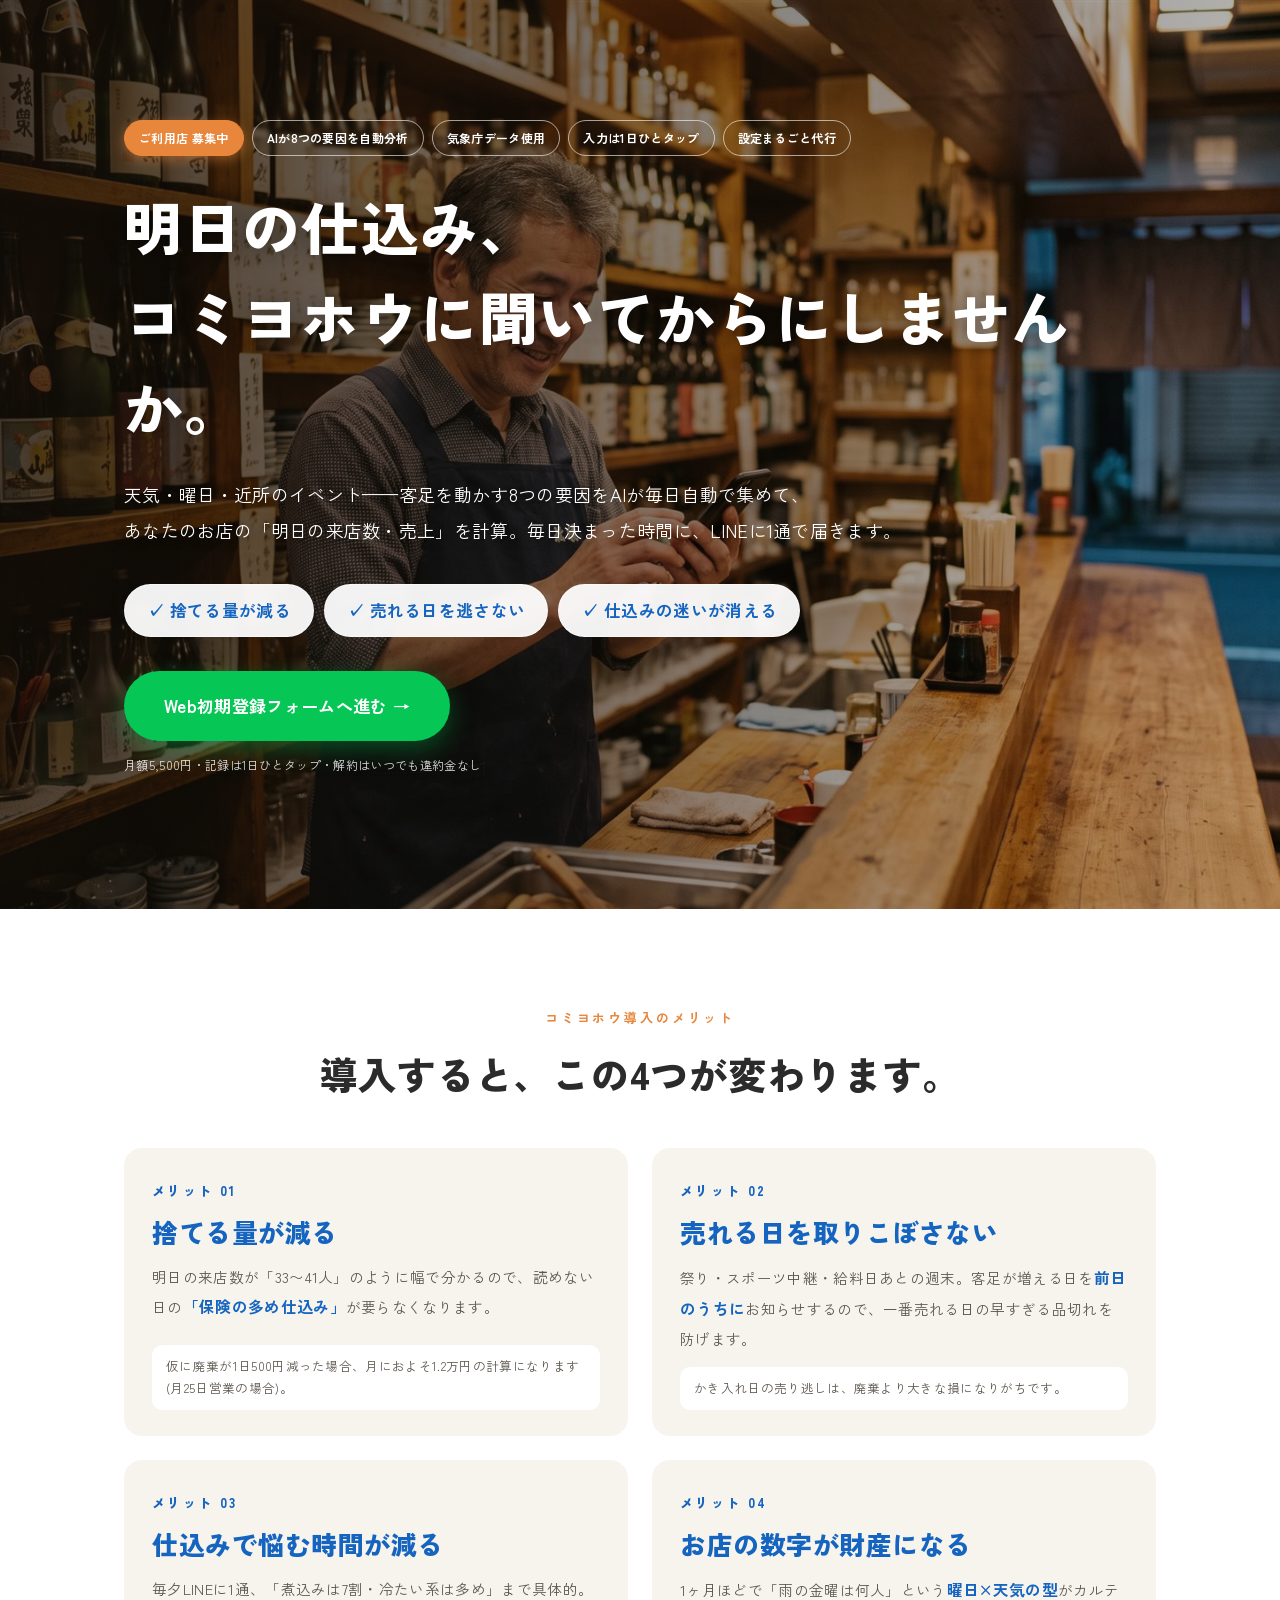
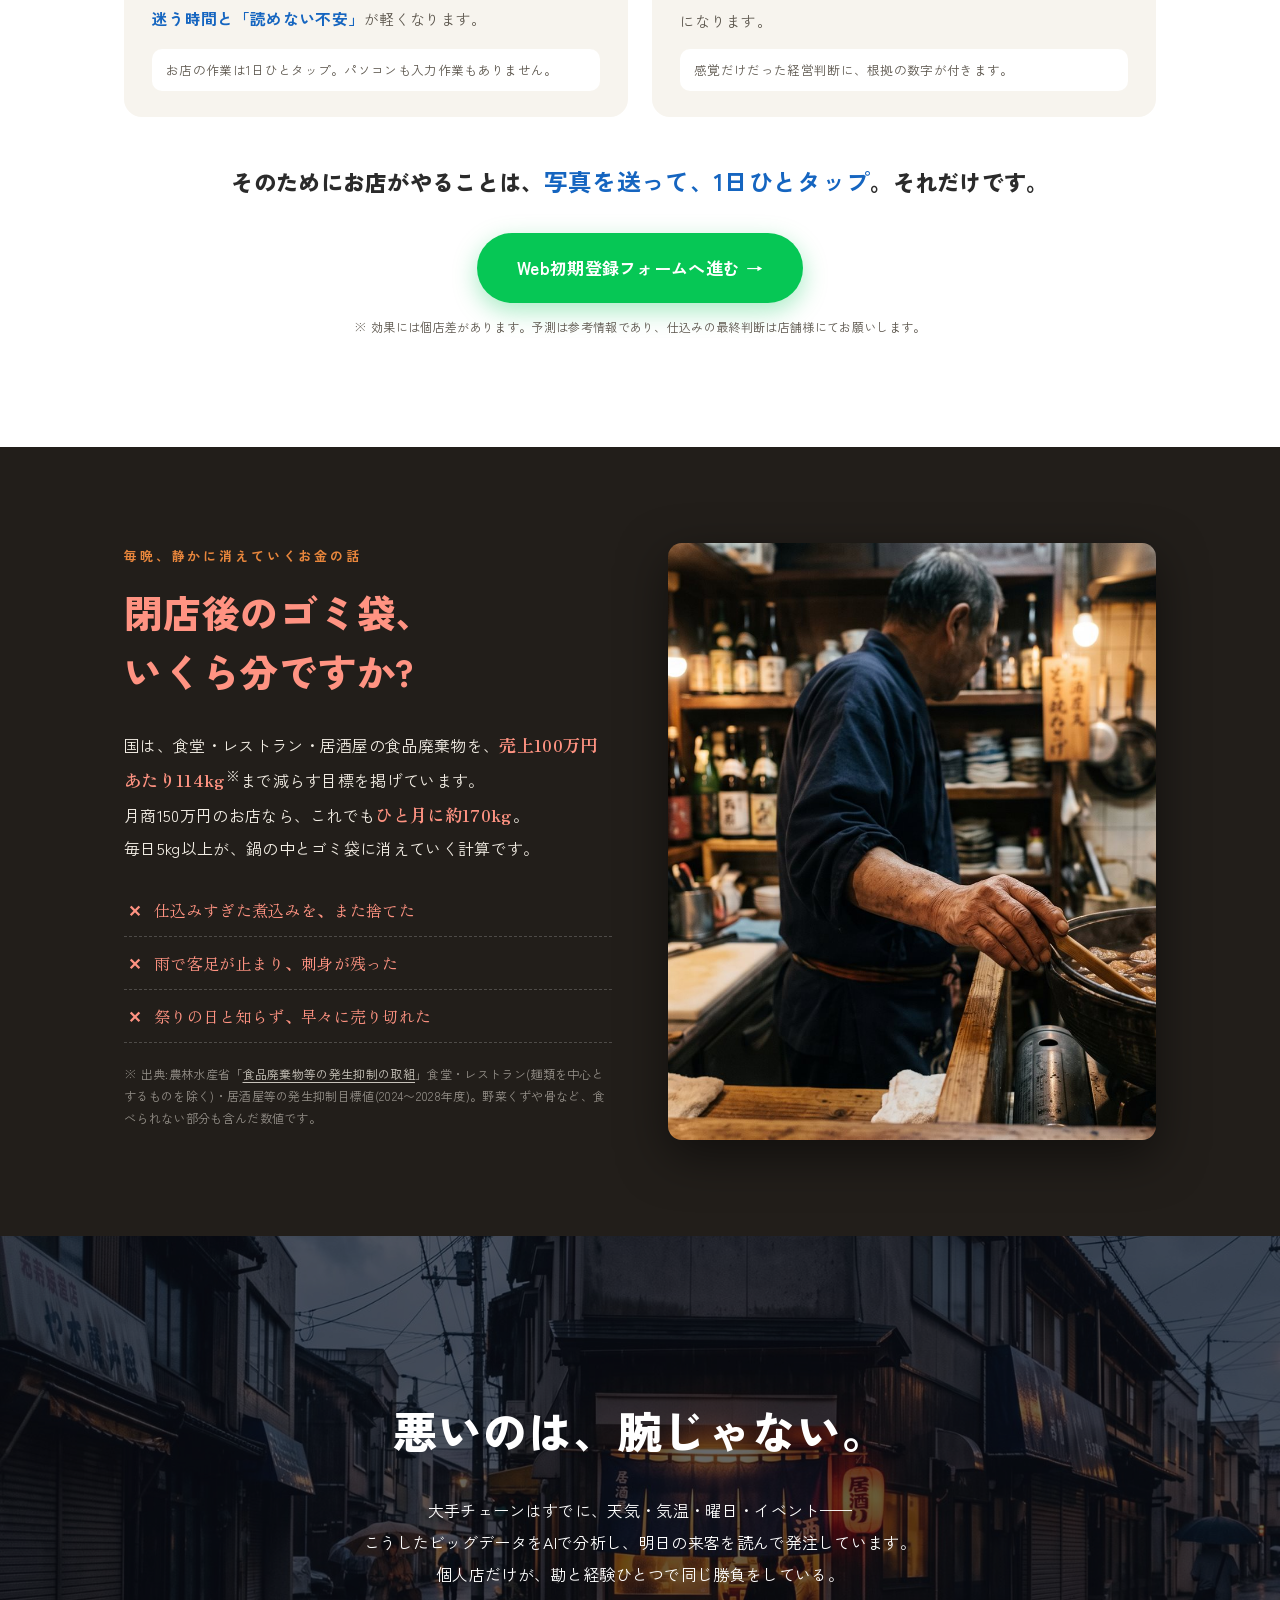
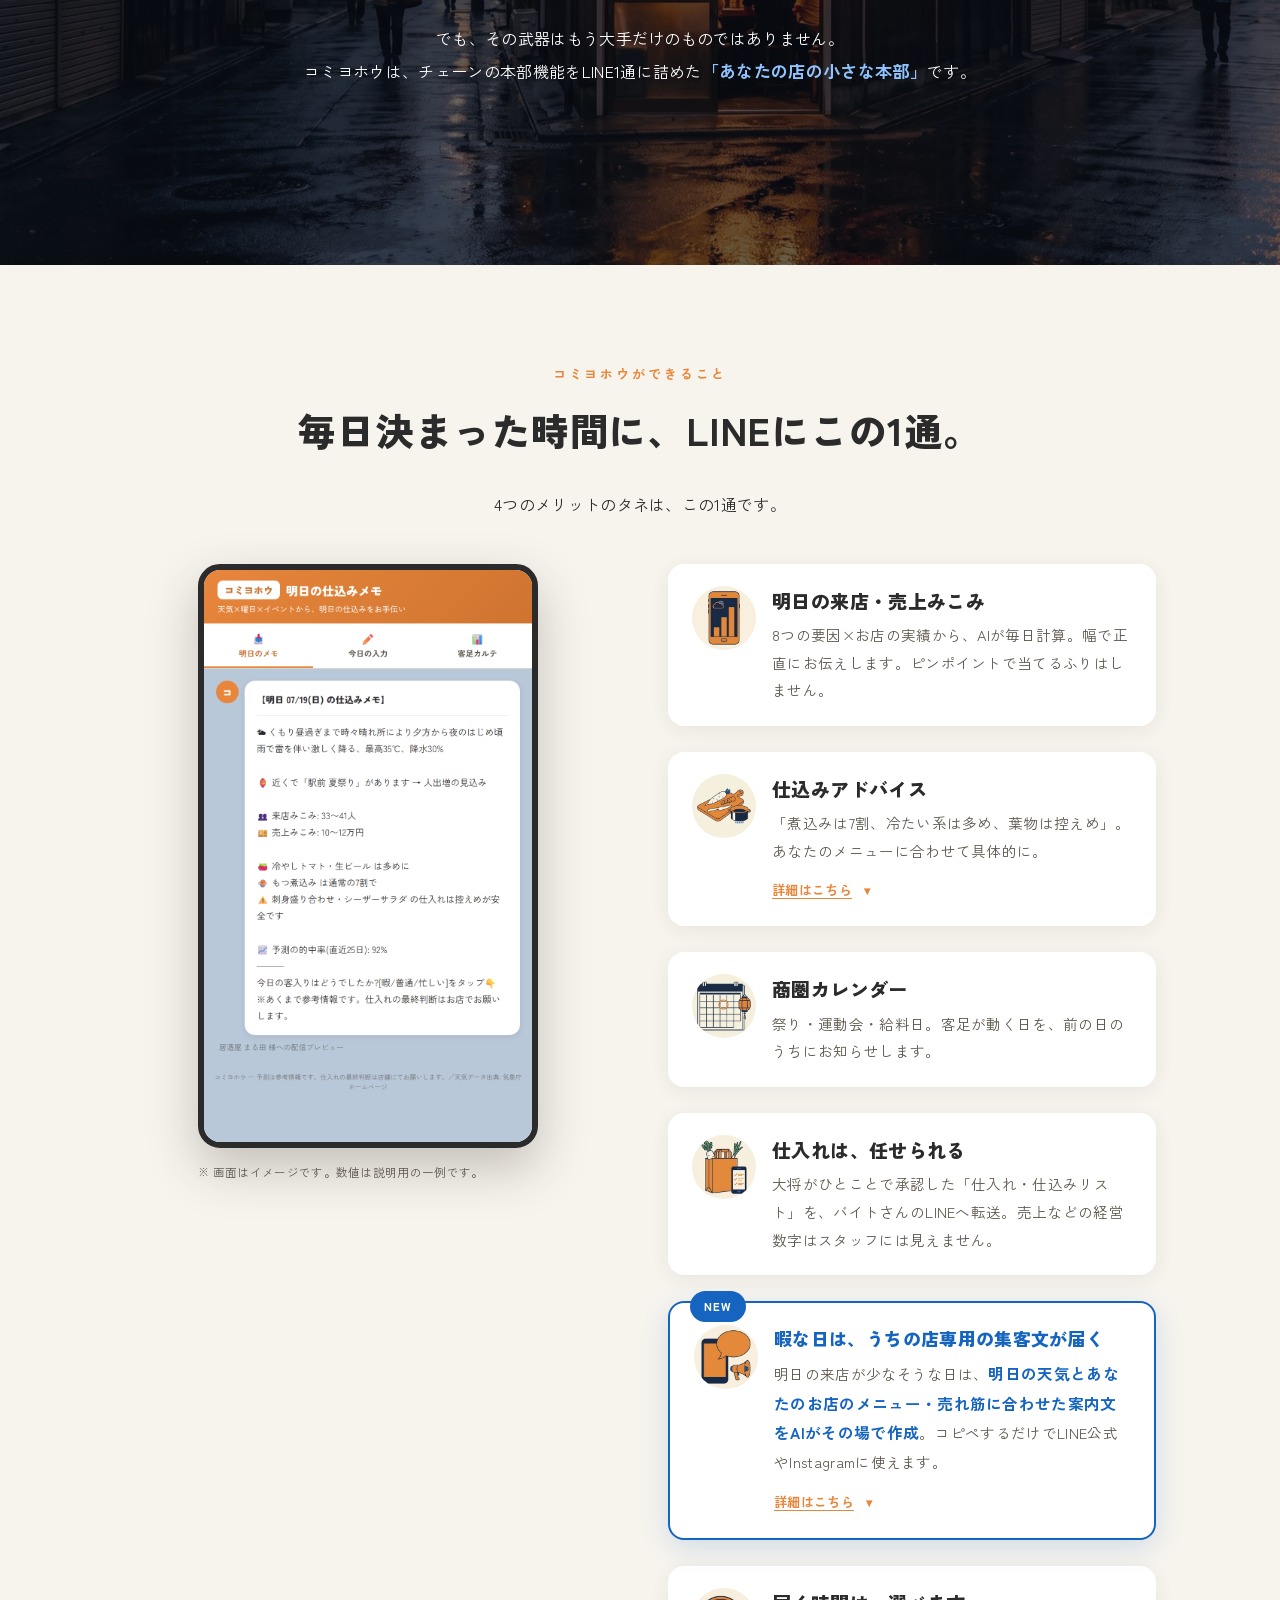
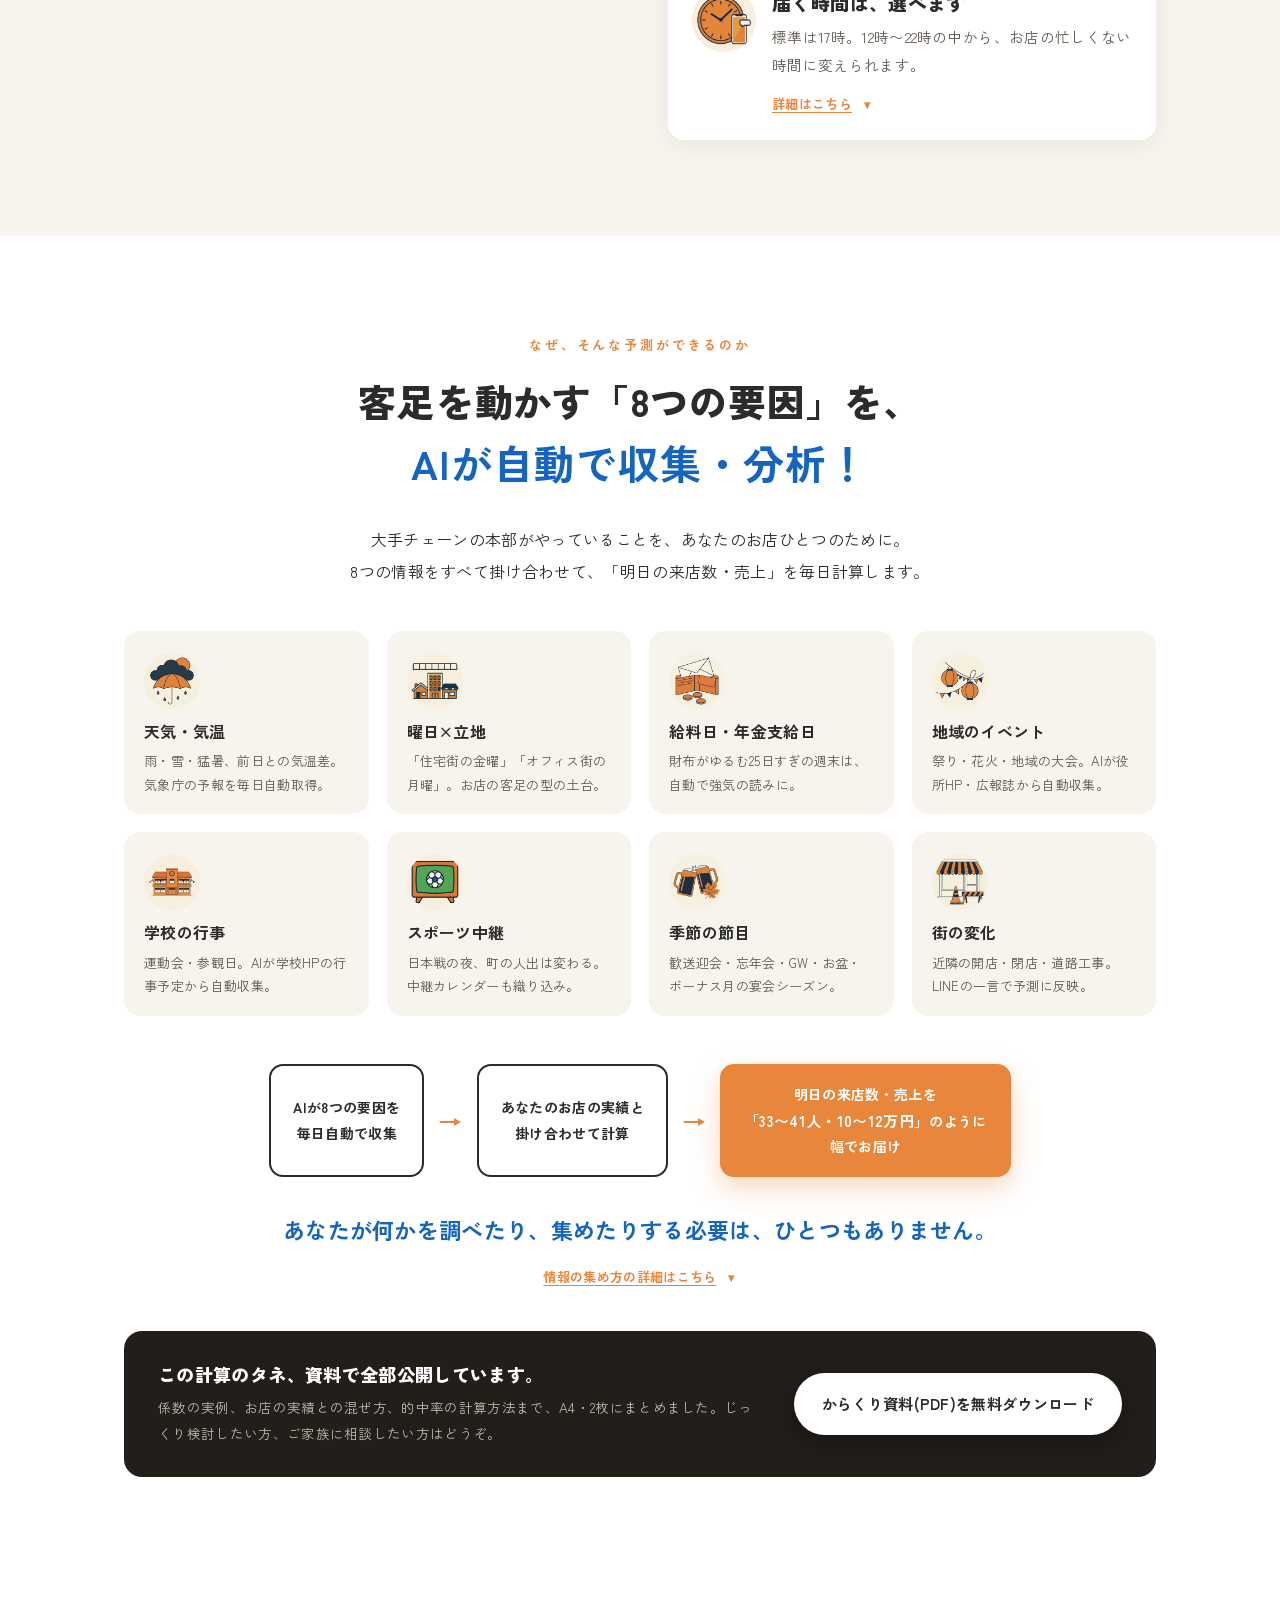
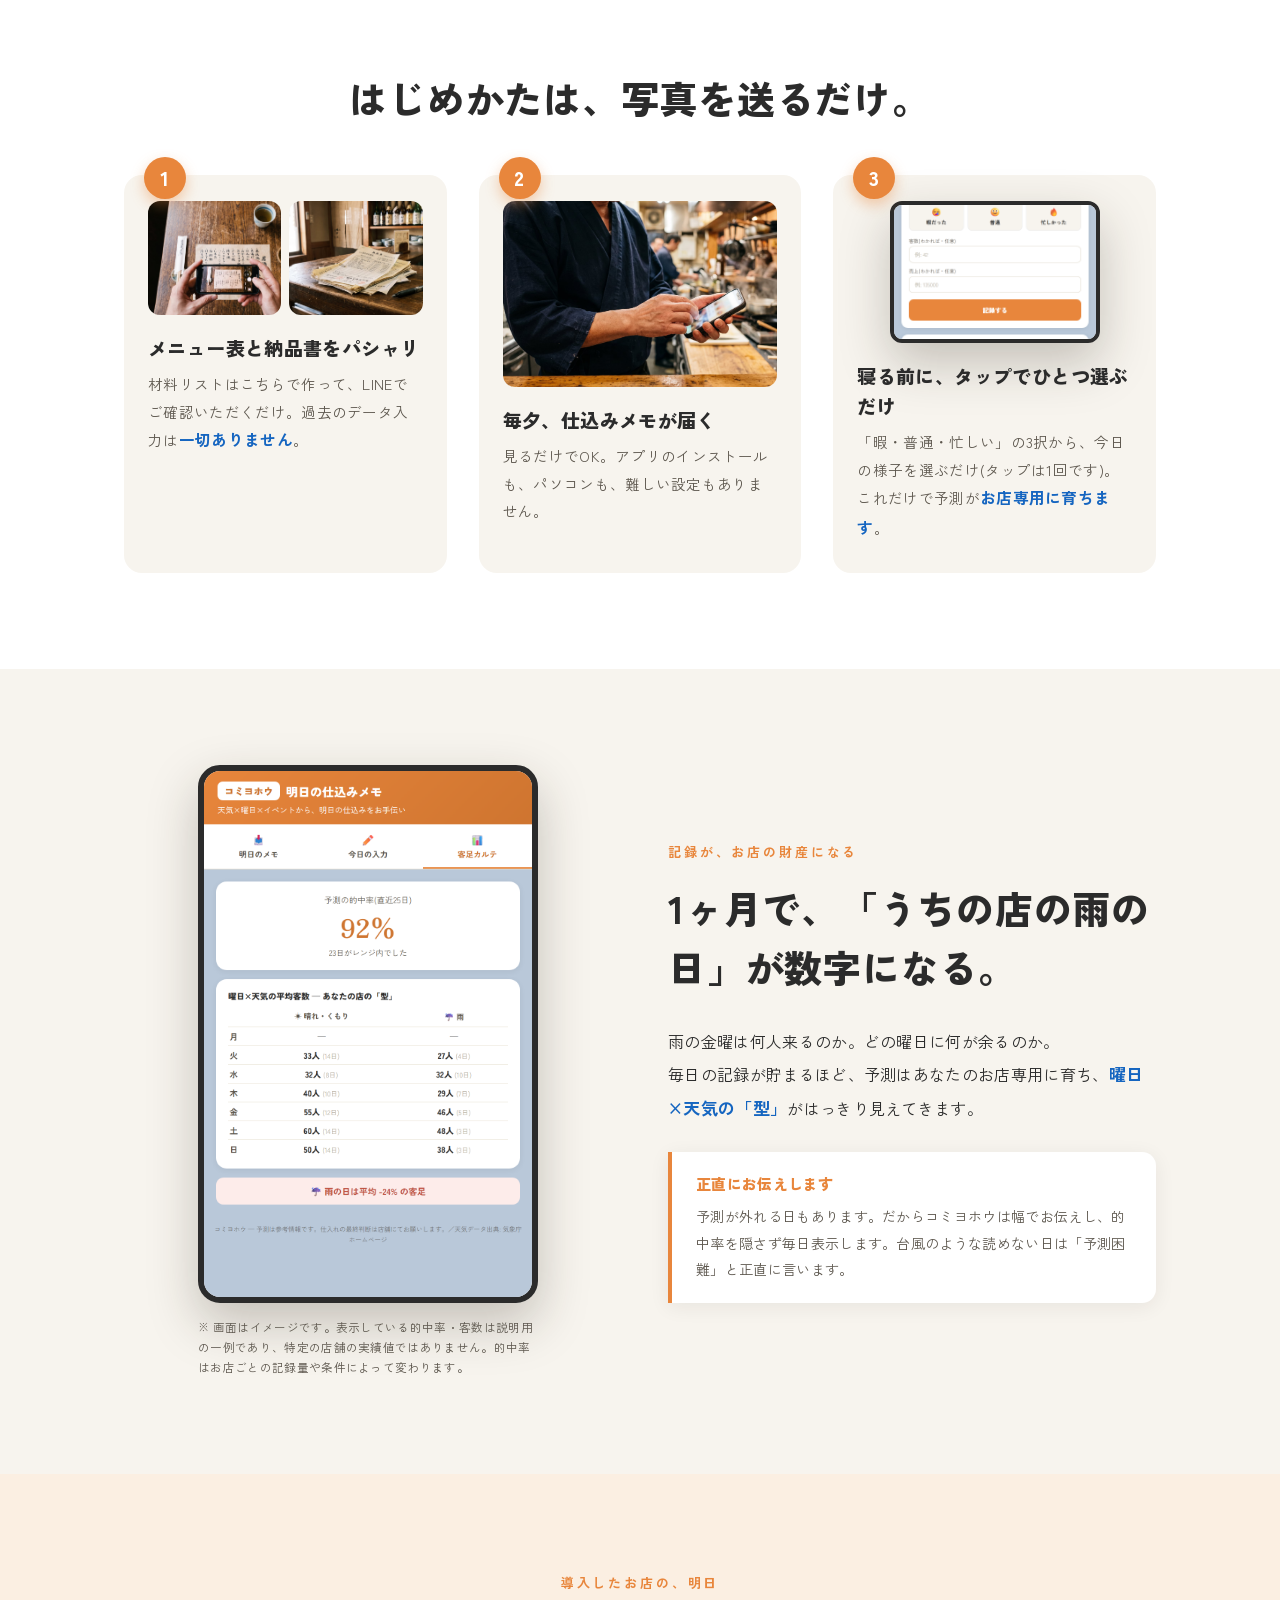
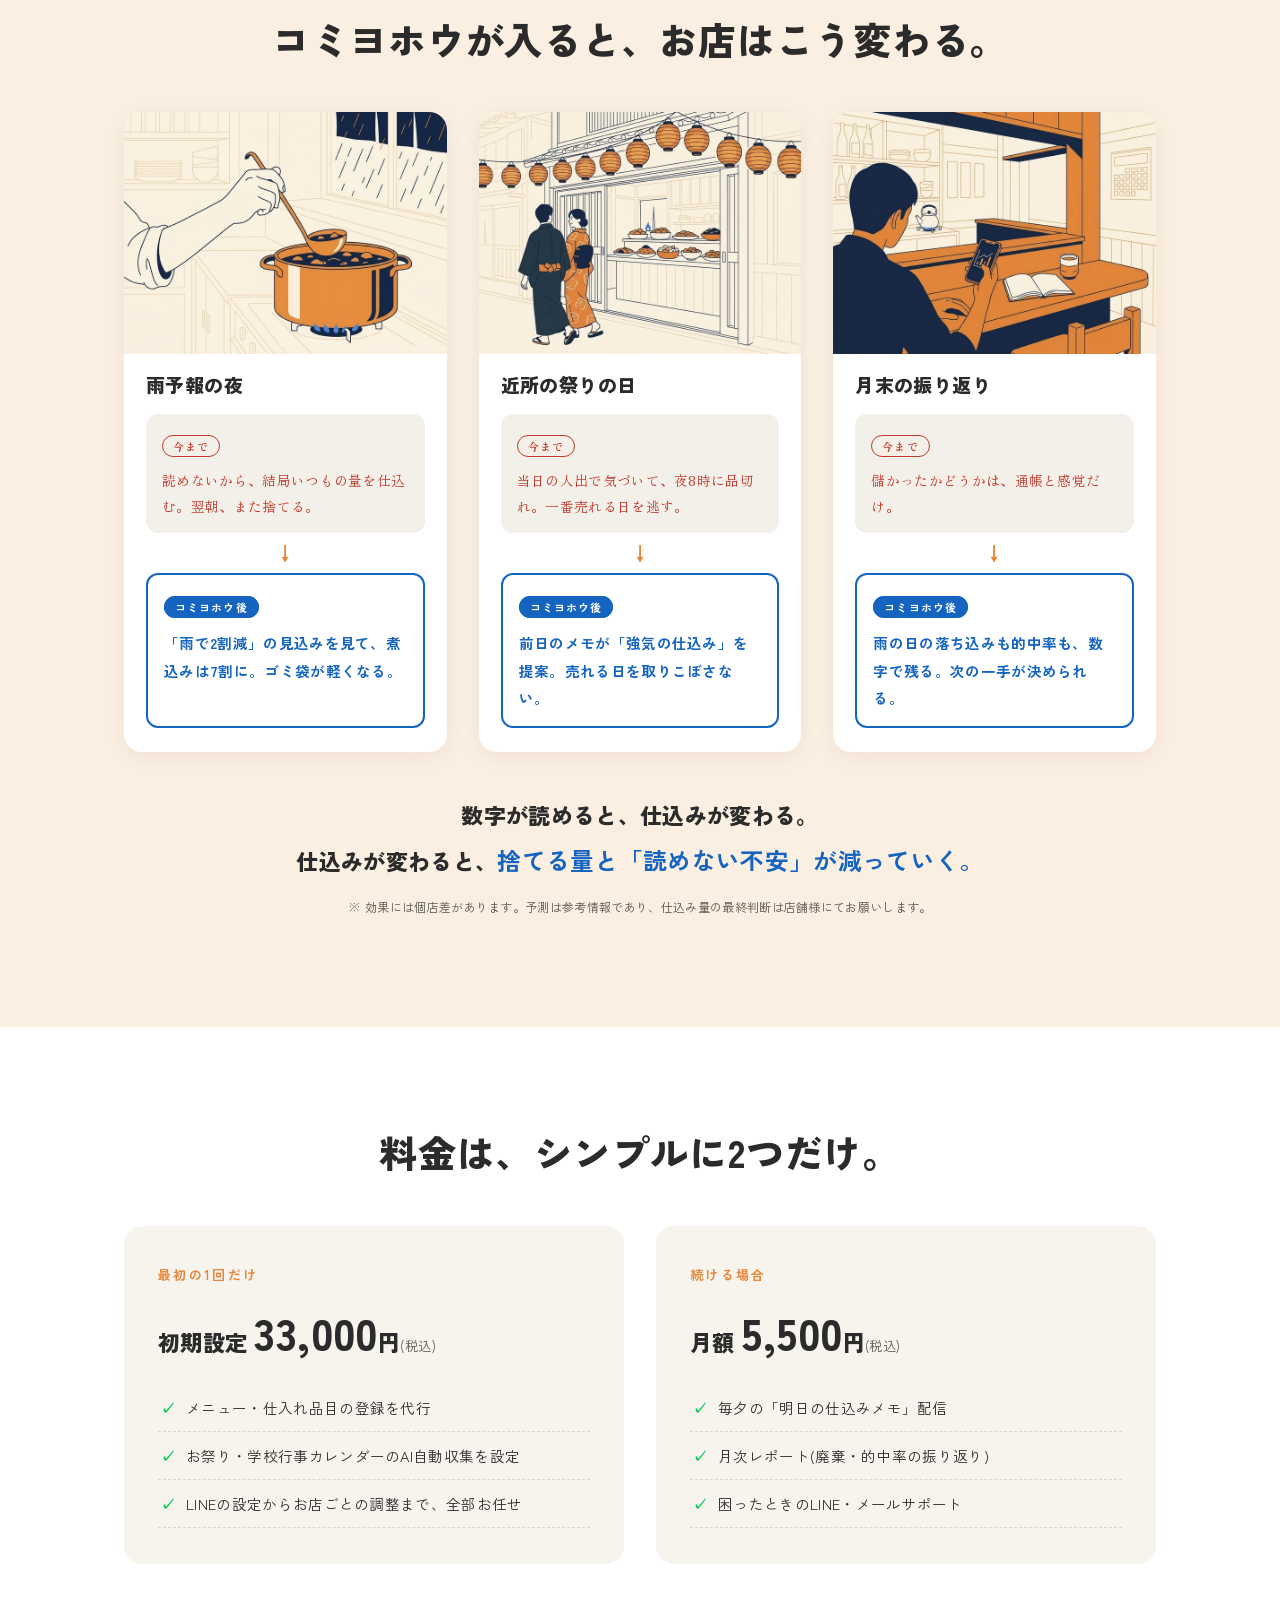
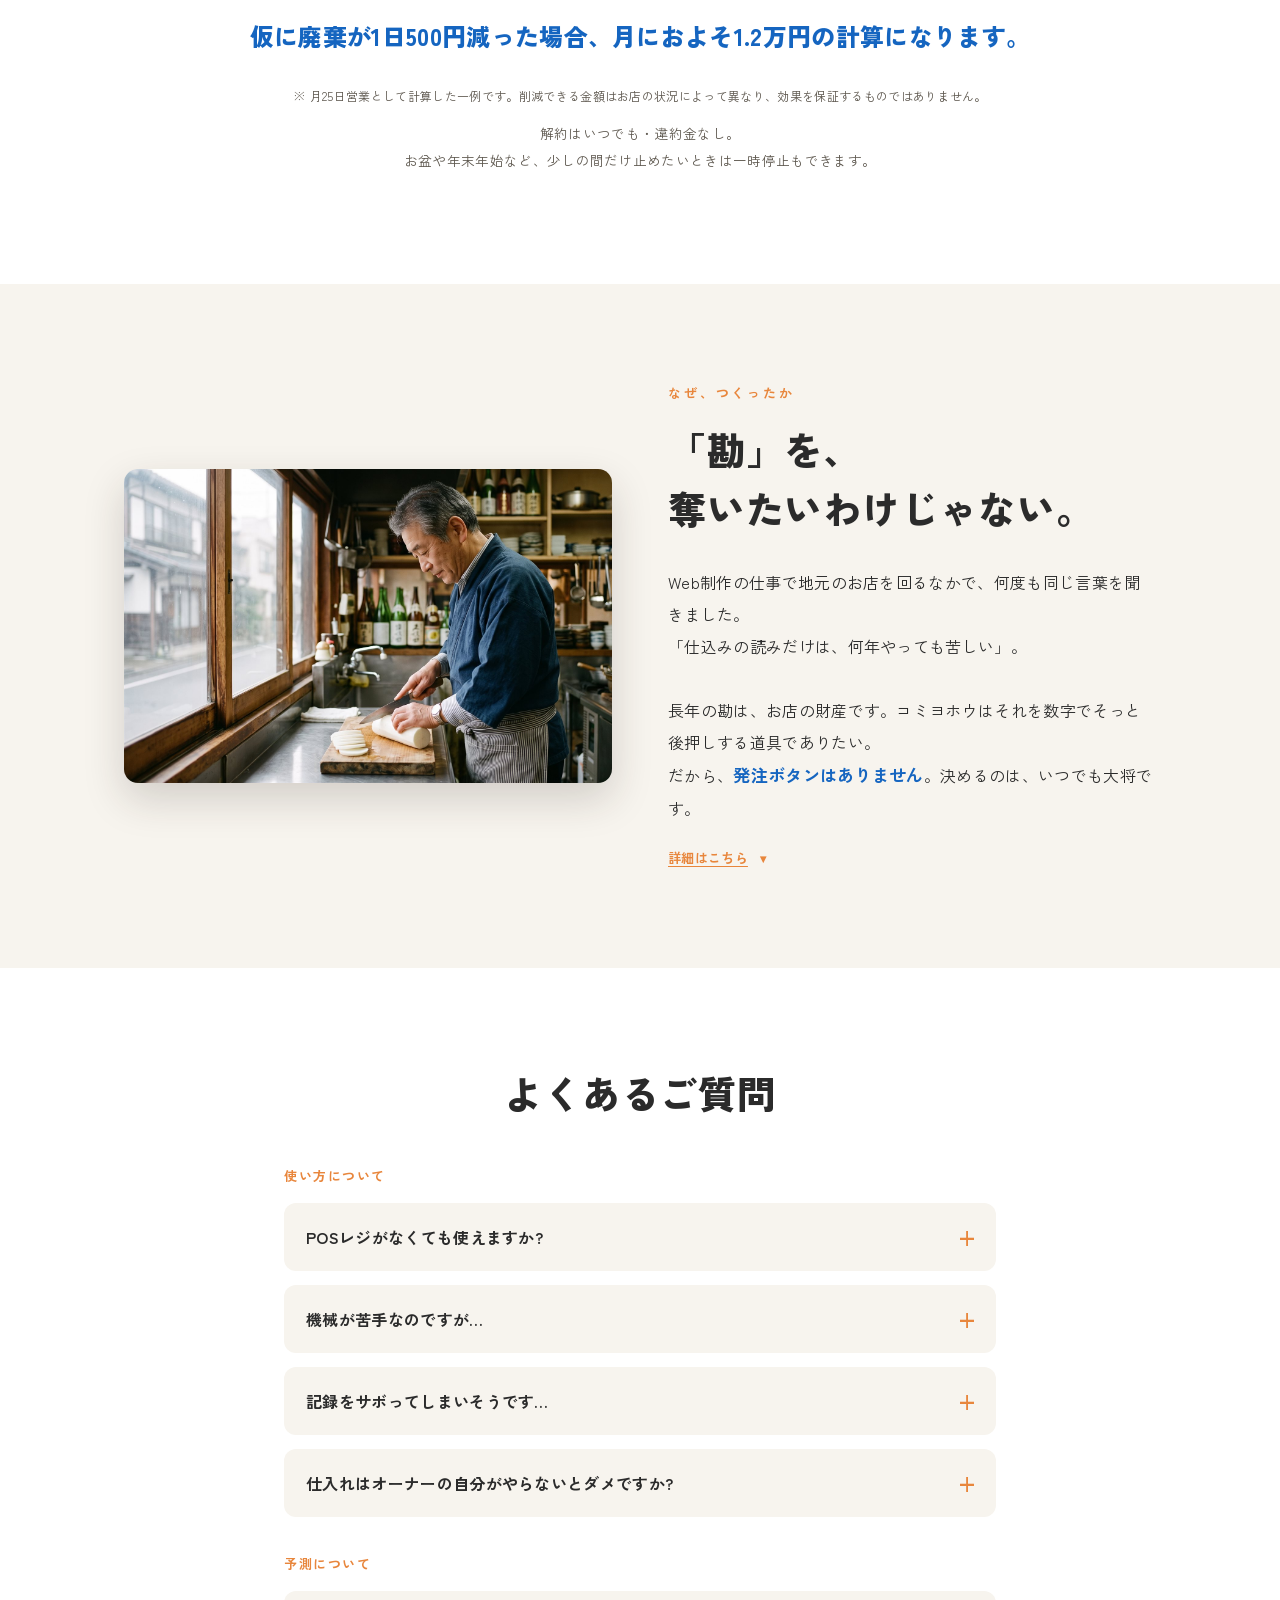
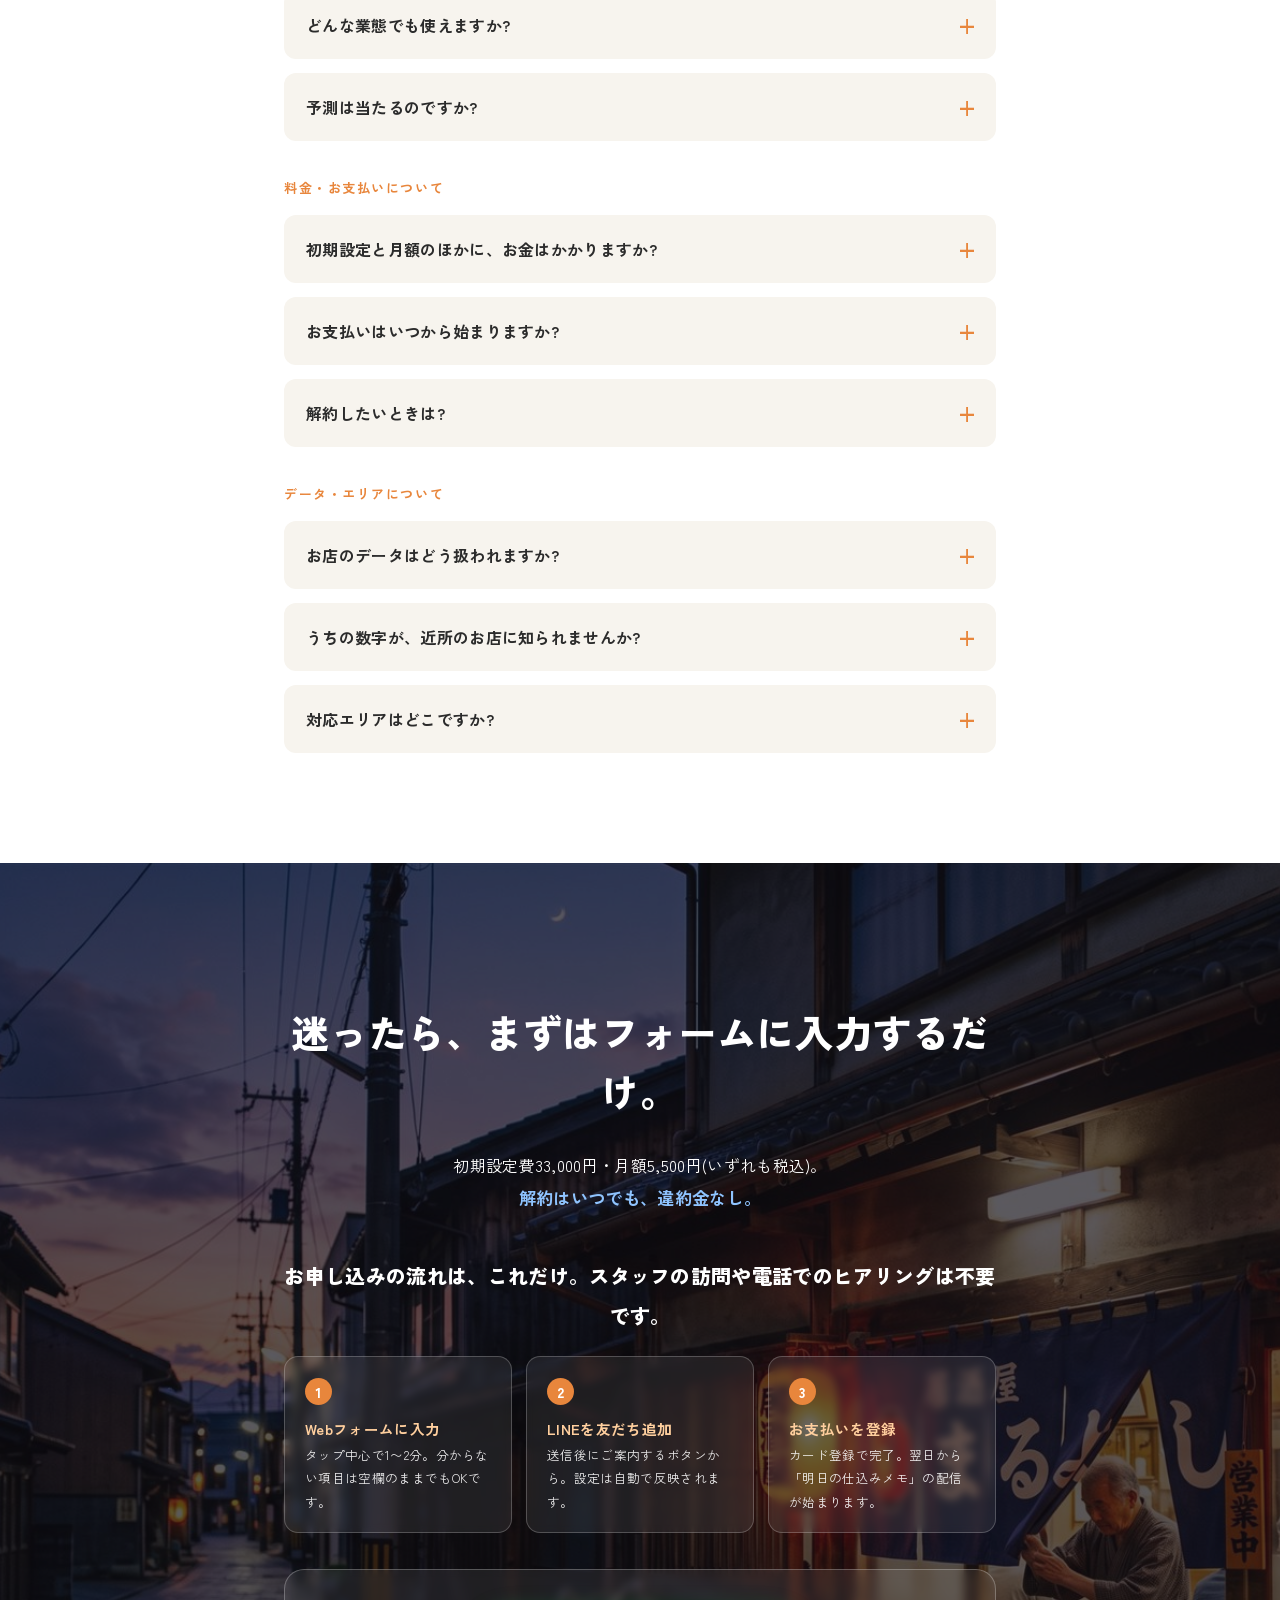
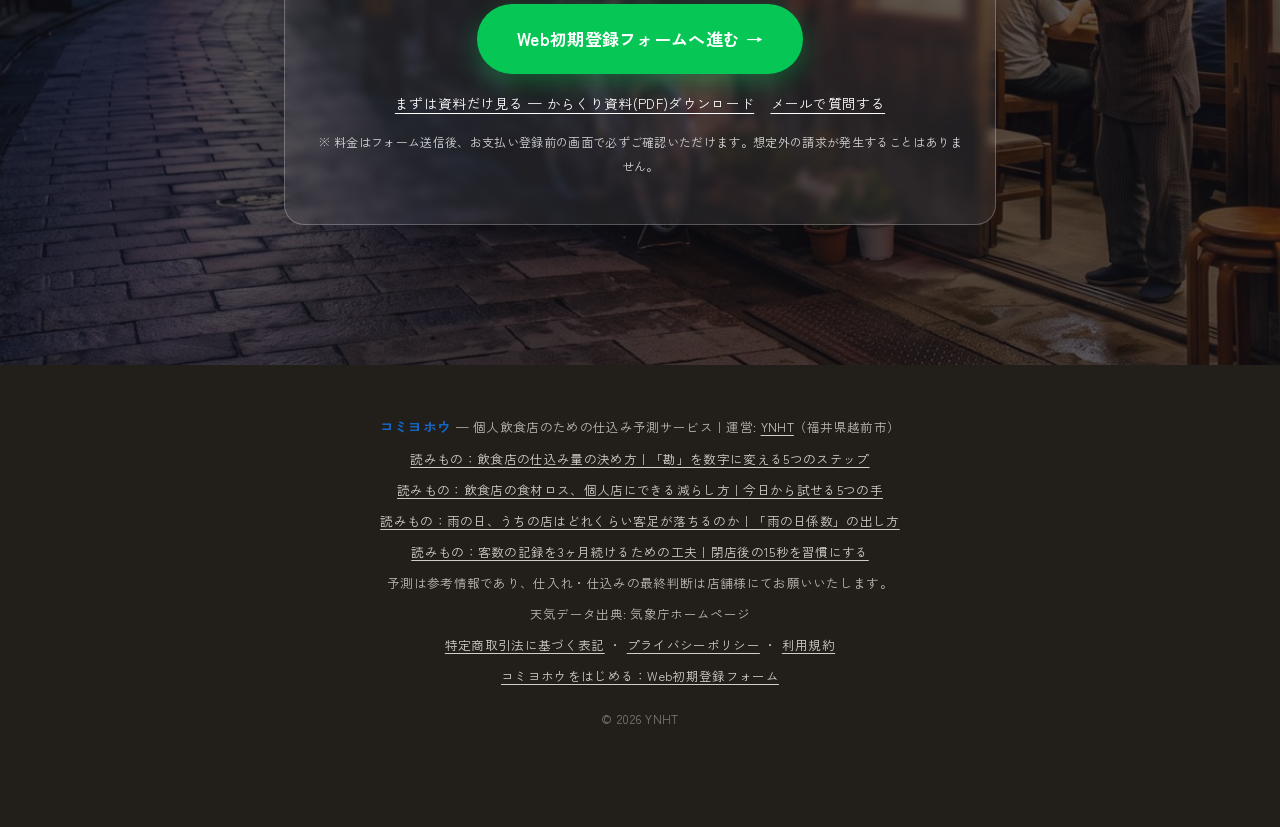
==== commit 623d7f62: "見出しを太字ゴシックに、絵文字をイラストに、長い説明は「詳細はこちら」に - 見出し(h1〜h3)と締めの一文を Zen Kaku Gothic New 900 に。   デメリット(赤)の明朝は事業" ====
--- a/index.html
+++ b/index.html
@@ -18,7 +18,7 @@
 <meta name="description" content="客足を動かす8つの要因をAIが毎日自動で収集・分析し、「明日の来店みこみ・売上みこみ」を毎夕LINEにお届け。個人飲食店のための仕込み予測サービス。初期設定33,000円・月額5,500円、解約はいつでも違約金なし。">
 <link rel="preconnect" href="https://fonts.googleapis.com">
 <link rel="preconnect" href="https://fonts.gstatic.com" crossorigin>
-<link href="https://fonts.googleapis.com/css2?family=Zen+Kaku+Gothic+New:wght@400;500;700&family=Zen+Old+Mincho:wght@600;700;900&display=swap" rel="stylesheet">
+<link href="https://fonts.googleapis.com/css2?family=Zen+Kaku+Gothic+New:wght@400;500;700;900&family=Zen+Old+Mincho:wght@600;700;900&display=swap" rel="stylesheet">
 <link rel="stylesheet" href="style.css">
 </head>
 <body>
@@ -31,7 +31,7 @@
       <span class="badge-monitor">ご利用店 募集中</span><span id="storeCountBadge" style="display:none;"></span><span>AIが8つの要因を自動分析</span><span>気象庁データ使用</span><span>入力は1日ひとタップ</span><span>設定まるごと代行</span>
     </div>
     <h1>明日の仕込み、<br>コミヨホウに聞いて<br class="sp">からにしませんか。</h1>
-    <p class="lead">天気・曜日・近所のイベント——客足を動かす8つの要因をAIが毎日自動で集めて、<br class="pc">あなたのお店の「明日の来店数・売上」を計算。毎日決まった時間に、LINEに1通で届きます(標準17時、後から自由に変更できます)。</p>
+    <p class="lead">天気・曜日・近所のイベント——客足を動かす8つの要因をAIが毎日自動で集めて、<br class="pc">あなたのお店の「明日の来店数・売上」を計算。毎日決まった時間に、LINEに1通で届きます。</p>
     <ul class="fv-merits">
       <li>捨てる量が減る</li>
       <li>売れる日を逃さない</li>
@@ -52,25 +52,25 @@
         <span class="mnum">メリット 01</span>
         <h3>捨てる量が減る</h3>
         <p>明日の来店数が「33〜41人」のように幅で分かるので、読めない日の<strong>「保険の多め仕込み」</strong>が要らなくなります。</p>
-        <p class="mhow">💡 仮に廃棄が1日500円減った場合、月におよそ1.2万円の計算になります(月25日営業の場合)。</p>
+        <p class="mhow">仮に廃棄が1日500円減った場合、月におよそ1.2万円の計算になります(月25日営業の場合)。</p>
       </div>
       <div class="mcard reveal">
         <span class="mnum">メリット 02</span>
         <h3>売れる日を取りこぼさない</h3>
         <p>祭り・スポーツ中継・給料日あとの週末。客足が増える日を<strong>前日のうちに</strong>お知らせするので、一番売れる日の早すぎる品切れを防げます。</p>
-        <p class="mhow">💡 かき入れ日の売り逃しは、廃棄より大きな損になりがちです。</p>
+        <p class="mhow">かき入れ日の売り逃しは、廃棄より大きな損になりがちです。</p>
       </div>
       <div class="mcard reveal">
         <span class="mnum">メリット 03</span>
         <h3>仕込みで悩む時間が減る</h3>
         <p>毎夕LINEに1通、「煮込みは7割・冷たい系は多め」まで具体的。<strong>迷う時間と「読めない不安」</strong>が軽くなります。</p>
-        <p class="mhow">💡 お店の作業は1日ひとタップ。パソコンも入力作業もありません。</p>
+        <p class="mhow">お店の作業は1日ひとタップ。パソコンも入力作業もありません。</p>
       </div>
       <div class="mcard reveal">
         <span class="mnum">メリット 04</span>
         <h3>お店の数字が財産になる</h3>
         <p>1ヶ月ほどで「雨の金曜は何人」という<strong>曜日×天気の型</strong>がカルテになります。</p>
-        <p class="mhow">💡 感覚だけだった経営判断に、根拠の数字が付きます。</p>
+        <p class="mhow">感覚だけだった経営判断に、根拠の数字が付きます。</p>
       </div>
     </div>
     <p class="center merit-close reveal">そのためにお店がやることは、<strong>写真を送って、1日ひとタップ</strong>。それだけです。</p>
@@ -117,19 +117,19 @@
   <div class="wrap">
     <p class="kicker center">コミヨホウができること</p>
     <h2 class="center">毎日決まった時間に、LINEにこの1通。</h2>
-    <p class="center flead">4つのメリットのタネは、この1通です。標準は17時。12時〜22時の中から、お店の忙しくない時間に自由に変更できます。</p>
+    <p class="center flead">4つのメリットのタネは、この1通です。</p>
     <div class="grid2 sol-grid">
       <figure class="phone reveal">
         <img src="assets/shot_a.png" alt="届く「明日の仕込みメモ」の画面イメージ。来店みこみ・売上みこみと、メニュー別の仕込みアドバイス" loading="lazy">
         <figcaption class="shot-note">※ 画面はイメージです。数値は説明用の一例です。</figcaption>
       </figure>
       <div class="features">
-        <div class="feat reveal"><span class="fi">🌦</span><div><h3>明日の来店・売上みこみ</h3><p>8つの要因×お店の実績から、AIが毎日計算。幅で正直にお伝えします。ピンポイントで当てるふりはしません。</p></div></div>
-        <div class="feat reveal"><span class="fi">🍢</span><div><h3>仕込みアドバイス</h3><p>「煮込みは7割、冷たい系は多め、葉物は控えめ」。あなたのメニューに合わせて具体的に。レジの日報と納品書の写真を送っていただくと、「よく出る品目」「余りがちな品目」も教えます。</p></div></div>
-        <div class="feat reveal"><span class="fi">🎪</span><div><h3>商圏カレンダー</h3><p>祭り・運動会・給料日。客足が動く日を、前の日のうちにお知らせします。</p></div></div>
-        <div class="feat reveal"><span class="fi">👥</span><div><h3>仕入れは、任せられる</h3><p>大将がひとことで承認した「仕入れ・仕込みリスト」を、バイトさんのLINEへ転送。売上などの経営数字はスタッフには見えません。</p></div></div>
-        <div class="feat feat-hot reveal"><span class="badge-new">NEW</span><span class="fi">📣</span><div><h3>暇な日は、うちの店専用の集客文が届く</h3><p>明日の来店が少なそうな日は、<strong>明日の天気とあなたのお店のメニュー・売れ筋に合わせた案内文をAIがその場で作成</strong>。コピペするだけでLINE公式やInstagramに使えます。さらに<strong>「お会計10%オフ」などお店が事前に許可した"販促カード"だけを、AIが「明日限定」の形で織り込みます</strong>(乱発しない設計。許可していない値引きを勝手に約束することはありません)。近くでお祭りがある日は「祭り帰りのお客様をどう獲るか」の狙い撃ち提案もひと言添えます。</p></div></div>
-        <div class="feat reveal"><span class="fi">⏰</span><div><h3>届く時間は、選べます</h3><p>標準は17時。12時〜22時の中から、お店の忙しくない時間に自由に変更できます。設定はLINEひとつ、後からの変更もいつでも可能です。</p></div></div>
+        <div class="feat reveal"><span class="fi"><img src="assets/ill/f-mikomi.webp" alt="" width="200" height="200" loading="lazy"></span><div><h3>明日の来店・売上みこみ</h3><p>8つの要因×お店の実績から、AIが毎日計算。幅で正直にお伝えします。ピンポイントで当てるふりはしません。</p></div></div>
+        <div class="feat reveal"><span class="fi"><img src="assets/ill/f-shikomi.webp" alt="" width="200" height="200" loading="lazy"></span><div><h3>仕込みアドバイス</h3><p>「煮込みは7割、冷たい系は多め、葉物は控えめ」。あなたのメニューに合わせて具体的に。</p><details class="more"><summary>詳細はこちら</summary><div class="more-body"><p>レジの日報と納品書の写真を送っていただくと、「よく出る品目」「余りがちな品目」も教えます。</p></div></details></div></div>
+        <div class="feat reveal"><span class="fi"><img src="assets/ill/f-calendar.webp" alt="" width="200" height="200" loading="lazy"></span><div><h3>商圏カレンダー</h3><p>祭り・運動会・給料日。客足が動く日を、前の日のうちにお知らせします。</p></div></div>
+        <div class="feat reveal"><span class="fi"><img src="assets/ill/f-shiire.webp" alt="" width="200" height="200" loading="lazy"></span><div><h3>仕入れは、任せられる</h3><p>大将がひとことで承認した「仕入れ・仕込みリスト」を、バイトさんのLINEへ転送。売上などの経営数字はスタッフには見えません。</p></div></div>
+        <div class="feat feat-hot reveal"><span class="badge-new">NEW</span><span class="fi"><img src="assets/ill/f-shukyaku.webp" alt="" width="200" height="200" loading="lazy"></span><div><h3>暇な日は、うちの店専用の集客文が届く</h3><p>明日の来店が少なそうな日は、<strong>明日の天気とあなたのお店のメニュー・売れ筋に合わせた案内文をAIがその場で作成</strong>。コピペするだけでLINE公式やInstagramに使えます。</p><details class="more"><summary>詳細はこちら</summary><div class="more-body"><p>「お会計10%オフ」など<strong>お店が事前に許可した"販促カード"だけ</strong>を、AIが「明日限定」の形で織り込みます。乱発しない設計で、許可していない値引きを勝手に約束することはありません。</p><p>近くでお祭りがある日は、「祭り帰りのお客様をどう獲るか」の狙い撃ち提案もひと言添えます。</p></div></details></div></div>
+        <div class="feat reveal"><span class="fi"><img src="assets/ill/f-jikan.webp" alt="" width="200" height="200" loading="lazy"></span><div><h3>届く時間は、選べます</h3><p>標準は17時。12時〜22時の中から、お店の忙しくない時間に変えられます。</p><details class="more"><summary>詳細はこちら</summary><div class="more-body"><p>設定はLINEひとつ。後からの変更もいつでもできます。</p></div></details></div></div>
       </div>
     </div>
   </div>
@@ -143,14 +143,14 @@
     <p class="center flead">大手チェーンの本部がやっていることを、あなたのお店ひとつのために。<br class="pc">
     8つの情報をすべて掛け合わせて、「明日の来店数・売上」を毎日計算します。</p>
     <div class="fgrid">
-      <div class="fcard reveal"><span class="fic">🌦</span><h3>天気・気温</h3><p>雨・雪・猛暑、前日との気温差。気象庁の予報を毎日自動取得。</p></div>
-      <div class="fcard reveal"><span class="fic">📅</span><h3>曜日×立地</h3><p>「住宅街の金曜」「オフィス街の月曜」。お店の客足の型の土台。</p></div>
-      <div class="fcard reveal"><span class="fic">💴</span><h3>給料日・年金支給日</h3><p>財布がゆるむ25日すぎの週末は、自動で強気の読みに。</p></div>
-      <div class="fcard reveal"><span class="fic">🏮</span><h3>地域のイベント</h3><p>祭り・花火・地域の大会。AIが役所HP・広報誌から自動収集。</p></div>
-      <div class="fcard reveal"><span class="fic">🏫</span><h3>学校の行事</h3><p>運動会・参観日。AIが学校HPの行事予定から自動収集。</p></div>
-      <div class="fcard reveal"><span class="fic">📺</span><h3>スポーツ中継</h3><p>日本戦の夜、町の人出は変わる。中継カレンダーも織り込み。</p></div>
-      <div class="fcard reveal"><span class="fic">🍂</span><h3>季節の節目</h3><p>歓送迎会・忘年会・GW・お盆・ボーナス月の宴会シーズン。</p></div>
-      <div class="fcard reveal"><span class="fic">🏗</span><h3>街の変化</h3><p>近隣の開店・閉店・道路工事。LINEの一言で予測に反映。</p></div>
+      <div class="fcard reveal"><span class="fic"><img src="assets/ill/k-tenki.webp" alt="" width="200" height="200" loading="lazy"></span><h3>天気・気温</h3><p>雨・雪・猛暑、前日との気温差。気象庁の予報を毎日自動取得。</p></div>
+      <div class="fcard reveal"><span class="fic"><img src="assets/ill/k-youbi.webp" alt="" width="200" height="200" loading="lazy"></span><h3>曜日×立地</h3><p>「住宅街の金曜」「オフィス街の月曜」。お店の客足の型の土台。</p></div>
+      <div class="fcard reveal"><span class="fic"><img src="assets/ill/k-kyuryo.webp" alt="" width="200" height="200" loading="lazy"></span><h3>給料日・年金支給日</h3><p>財布がゆるむ25日すぎの週末は、自動で強気の読みに。</p></div>
+      <div class="fcard reveal"><span class="fic"><img src="assets/ill/k-event.webp" alt="" width="200" height="200" loading="lazy"></span><h3>地域のイベント</h3><p>祭り・花火・地域の大会。AIが役所HP・広報誌から自動収集。</p></div>
+      <div class="fcard reveal"><span class="fic"><img src="assets/ill/k-gakko.webp" alt="" width="200" height="200" loading="lazy"></span><h3>学校の行事</h3><p>運動会・参観日。AIが学校HPの行事予定から自動収集。</p></div>
+      <div class="fcard reveal"><span class="fic"><img src="assets/ill/k-sports.webp" alt="" width="200" height="200" loading="lazy"></span><h3>スポーツ中継</h3><p>日本戦の夜、町の人出は変わる。中継カレンダーも織り込み。</p></div>
+      <div class="fcard reveal"><span class="fic"><img src="assets/ill/k-kisetsu.webp" alt="" width="200" height="200" loading="lazy"></span><h3>季節の節目</h3><p>歓送迎会・忘年会・GW・お盆・ボーナス月の宴会シーズン。</p></div>
+      <div class="fcard reveal"><span class="fic"><img src="assets/ill/k-machi.webp" alt="" width="200" height="200" loading="lazy"></span><h3>街の変化</h3><p>近隣の開店・閉店・道路工事。LINEの一言で予測に反映。</p></div>
     </div>
     <div class="fflow reveal">
       <div class="fnode"><span>AIが8つの要因を<br>毎日自動で収集</span></div>
@@ -160,7 +160,7 @@
       <div class="fnode fgoal"><span>明日の来店数・売上を<br><strong>「33〜41人・10〜12万円」</strong>のように<br>幅でお届け</span></div>
     </div>
     <p class="center fnote reveal">あなたが何かを調べたり、集めたりする必要は、ひとつもありません。</p>
-    <p class="micro center">※ 天気・暦・給料日はAIが毎日自動取得。お祭りなどの地域情報や学校行事も、AIが役所の広報誌や学校HPを読んで毎月自動でカレンダー登録します(LINEで「明日、町内会の祭りあるよ」と一言送って追加もできます)。</p>
+    <div class="center"><details class="more"><summary>情報の集め方の詳細はこちら</summary><div class="more-body"><p>天気・暦・給料日はAIが毎日自動取得。お祭りなどの地域情報や学校行事も、AIが役所の広報誌や学校HPを読んで毎月自動でカレンダー登録します。</p><p>LINEで「明日、町内会の祭りあるよ」と一言送って、追加することもできます。</p></div></details></div>
     <div class="dlbox reveal">
       <div>
         <h3>この計算のタネ、資料で全部公開しています。</h3>
@@ -222,19 +222,22 @@
     <h2 class="center">コミヨホウが入ると、<br class="sp">お店はこう変わる。</h2>
     <div class="grid3 ba-grid">
       <div class="ba reveal">
-        <h3>🌧 雨予報の夜</h3>
+        <div class="ba-ill"><img src="assets/ill/ba-ame.webp" alt="雨の夜、仕込みの量を控えめにした居酒屋の厨房のイラスト" width="720" height="540" loading="lazy"></div>
+        <h3>雨予報の夜</h3>
         <div class="ba-before"><span class="batag">今まで</span><p>読めないから、結局いつもの量を仕込む。翌朝、また捨てる。</p></div>
         <div class="ba-arrow">↓</div>
         <div class="ba-after"><span class="batag on">コミヨホウ後</span><p>「雨で2割減」の見込みを見て、煮込みは7割に。ゴミ袋が軽くなる。</p></div>
       </div>
       <div class="ba reveal">
-        <h3>🏮 近所の祭りの日</h3>
+        <div class="ba-ill"><img src="assets/ill/ba-matsuri.webp" alt="提灯のともる祭りの日、にぎわう店先のイラスト" width="720" height="540" loading="lazy"></div>
+        <h3>近所の祭りの日</h3>
         <div class="ba-before"><span class="batag">今まで</span><p>当日の人出で気づいて、夜8時に品切れ。一番売れる日を逃す。</p></div>
         <div class="ba-arrow">↓</div>
         <div class="ba-after"><span class="batag on">コミヨホウ後</span><p>前日のメモが「強気の仕込み」を提案。売れる日を取りこぼさない。</p></div>
       </div>
       <div class="ba reveal">
-        <h3>📒 月末の振り返り</h3>
+        <div class="ba-ill"><img src="assets/ill/ba-tsukizue.webp" alt="月末に、ひと月の数字を見返す店主のイラスト" width="720" height="540" loading="lazy"></div>
+        <h3>月末の振り返り</h3>
         <div class="ba-before"><span class="batag">今まで</span><p>儲かったかどうかは、通帳と感覚だけ。</p></div>
         <div class="ba-arrow">↓</div>
         <div class="ba-after"><span class="batag on">コミヨホウ後</span><p>雨の日の落ち込みも的中率も、数字で残る。次の一手が決められる。</p></div>
@@ -286,7 +289,7 @@
       「仕込みの読みだけは、何年やっても苦しい」。<br><br>
       長年の勘は、お店の財産です。コミヨホウはそれを数字でそっと後押しする道具でありたい。<br>
       だから、<strong>発注ボタンはありません</strong>。決めるのは、いつでも大将です。</p>
-      <p class="note">コミヨホウは2026年に地元から始めたばかりの新しいサービスです。実績の数を並べるかわりに、計算の仕組み(タネ)をすべて資料で公開し、Webフォームだけで初期設定が完了する仕組みから始めています。</p>
+      <details class="more"><summary>詳細はこちら</summary><div class="more-body"><p>コミヨホウは2026年に地元から始めたばかりの新しいサービスです。実績の数を並べるかわりに、計算の仕組み(タネ)をすべて資料で公開し、Webフォームだけで初期設定が完了する仕組みから始めています。</p></div></details>
       <!-- パイロット店の実績・お客様の声はここに差し替え(実測値+個人の感想である旨を注記) -->
     </div>
   </div>
@@ -334,7 +337,7 @@
     </div>
     <div class="entry-box">
       <a class="btn btn-line" href="hearing.html">Web初期登録フォームへ進む →</a>
-      <br><a class="dl-link" href="komiyohou_karakuri.pdf" download="コミヨホウのからくり資料.pdf">📄 まずは資料だけ見る — からくり資料(PDF)ダウンロード</a><span>　<a class="dl-link" id="mailLink" href="mailto:ynht.webdesign@gmail.com">✉️ メールで質問する</a></span>
+      <br><a class="dl-link" href="komiyohou_karakuri.pdf" download="コミヨホウのからくり資料.pdf">まずは資料だけ見る — からくり資料(PDF)ダウンロード</a><span>　<a class="dl-link" id="mailLink" href="mailto:ynht.webdesign@gmail.com">メールで質問する</a></span>
       <p class="micro">※ 料金はフォーム送信後、お支払い登録前の画面で必ずご確認いただけます。想定外の請求が発生することはありません。</p>
     </div>
   </div>
--- a/style.css
+++ b/style.css
@@ -18,7 +18,7 @@
 html { scroll-behavior: smooth; }
 body { font-family: var(--sans); color: var(--ink); background: var(--bg); line-height: 2; font-size: 16px; letter-spacing: .02em; }
 img { max-width: 100%; display: block; }
-h1, h2, h3 { font-family: var(--serif); font-weight: 700; line-height: 1.6; letter-spacing: .04em; }
+h1, h2, h3 { font-family: var(--sans); font-weight: 900; line-height: 1.55; letter-spacing: .02em; }
 h2 { font-size: clamp(24px, 4.2vw, 38px); margin-bottom: 28px; }
 h3 { font-size: 19px; }
 p { margin-bottom: 1em; }
@@ -74,7 +74,7 @@
 .mcard h3 { font-family: var(--sans); font-weight: 900; color: var(--merit); font-size: clamp(21px, 2.9vw, 26px); margin-bottom: 10px; }
 .mcard p { margin: 0 0 14px; font-size: 14.5px; color: var(--sub); line-height: 2; }
 .mcard .mhow { margin-top: auto; margin-bottom: 0; padding: 10px 14px; font-size: 12.5px; background: #fff; border-radius: 10px; line-height: 1.8; }
-.merit-close { font-family: var(--serif); font-size: clamp(17px, 2.6vw, 22px); font-weight: 700; margin-bottom: 8px; }
+.merit-close { font-family: var(--sans); font-weight: 900; font-size: clamp(17px, 2.6vw, 22px); margin-bottom: 8px; }
 .merit-cta { text-align: center; margin-top: 28px; }
 @media (max-width: 860px) { .mgrid { grid-template-columns: 1fr; gap: 16px; } }
 
@@ -112,7 +112,7 @@
 .fgrid { display: grid; grid-template-columns: repeat(4, 1fr); gap: 18px; margin-bottom: 48px; }
 .fcard { background: var(--bg); border-radius: 16px; padding: 22px 20px 18px; }
 .fcard .fic { font-size: 30px; display: block; margin-bottom: 8px; line-height: 1.3; }
-.fcard h3 { font-size: 16px; margin-bottom: 6px; }
+.fcard h3 { font-size: 16px; margin-bottom: 6px; font-weight: 700; }
 .fcard p { margin: 0; font-size: 13px; color: var(--sub); line-height: 1.8; }
 .fflow { display: flex; align-items: stretch; justify-content: center; gap: 14px; margin-bottom: 30px; }
 .fnode { background: #fff; border: 2px solid var(--ink); border-radius: 14px; padding: 16px 22px; font-size: 14px; font-weight: 700; display: flex; align-items: center; justify-content: center; text-align: center; line-height: 1.8; }
@@ -159,7 +159,7 @@
 .step figure img { aspect-ratio: 16/10.8; object-fit: cover; }
 .phone-s { max-width: 210px; margin: 0 auto; }
 .phone-s img { aspect-ratio: auto; border-width: 4px; border-radius: 16px; }
-.step .num { position: absolute; top: -18px; left: 20px; width: 42px; height: 42px; border-radius: 50%; background: var(--accent); color: #fff; font-family: var(--serif); font-weight: 900; font-size: 20px; display: flex; align-items: center; justify-content: center; box-shadow: 0 6px 14px rgba(232,134,60,.4); }
+.step .num { position: absolute; top: -18px; left: 20px; width: 42px; height: 42px; border-radius: 50%; background: var(--accent); color: #fff; font-family: var(--sans); font-weight: 900; font-size: 20px; display: flex; align-items: center; justify-content: center; box-shadow: 0 6px 14px rgba(232,134,60,.4); }
 .step h3 { margin: 18px 0 8px; }
 .step p { margin: 0; font-size: 14.5px; color: var(--sub); line-height: 1.9; }
 .steps h2 { margin-bottom: 48px; }
@@ -184,7 +184,7 @@
 .batag { font-size: 11px; font-weight: 700; letter-spacing: .1em; font-family: var(--serif); color: var(--demerit); border: 1px solid var(--demerit); border-radius: 999px; padding: 2px 10px; }
 .batag.on { color: #fff; font-family: var(--sans); background: var(--merit); border-color: var(--merit); }
 .ba-arrow { text-align: center; color: var(--accent); font-weight: 900; font-size: 20px; line-height: 1; margin: 10px 0; }
-.ba-close { font-family: var(--serif); font-size: clamp(17px, 2.6vw, 22px); font-weight: 700; margin-bottom: 4px; }
+.ba-close { font-family: var(--sans); font-weight: 900; font-size: clamp(17px, 2.6vw, 22px); margin-bottom: 4px; }
 
 /* ---- 7. 料金 ---- */
 .price { background: #fff; }
@@ -226,10 +226,10 @@
 .cta strong { color: var(--merit-l); }
 .entry-box { background: rgba(255,255,255,.08); border: 1px solid rgba(255,255,255,.25); border-radius: 20px; padding: 34px 28px; backdrop-filter: blur(4px); }
 .cta .micro { color: rgba(255,255,255,.8); }
-.flow-title { font-family: var(--serif); font-weight: 700; font-size: clamp(16px, 2.4vw, 20px); margin-bottom: 20px; }
+.flow-title { font-family: var(--sans); font-weight: 900; font-size: clamp(16px, 2.4vw, 20px); margin-bottom: 20px; }
 .flow3 { display: flex; gap: 14px; margin-bottom: 36px; text-align: left; }
 .fl { flex: 1; background: rgba(255,255,255,.08); border: 1px solid rgba(255,255,255,.22); border-radius: 14px; padding: 18px 20px; backdrop-filter: blur(4px); }
-.fl span { display: inline-flex; width: 27px; height: 27px; border-radius: 50%; background: var(--accent); color: #fff; align-items: center; justify-content: center; font-family: var(--serif); font-weight: 900; font-size: 14px; margin-bottom: 10px; }
+.fl span { display: inline-flex; width: 27px; height: 27px; border-radius: 50%; background: var(--accent); color: #fff; align-items: center; justify-content: center; font-family: var(--sans); font-weight: 900; font-size: 14px; margin-bottom: 10px; }
 .fl p { margin: 0; font-size: 12.5px; line-height: 1.9; color: rgba(255,255,255,.9); }
 .fl strong { color: #ffcf9e; font-size: 14.5px; }
 .dl-link { display: inline-block; margin-top: 16px; color: #fff; font-size: 13.5px; text-decoration: underline; text-underline-offset: 4px; }
@@ -267,3 +267,29 @@
 
 /* ---- モニター募集バッジ ---- */
 .badges .badge-monitor { background: var(--accent); border-color: var(--accent); color: #fff; box-shadow: 0 4px 12px rgba(232,134,60,.45); }
+
+/* ============ 2026-09-11 絵文字→イラスト／長い説明は「詳細はこちら」 ============ */
+/* イラストの丸（できること・8つの要因）。絵の地色と同じクリームで囲む */
+.feat .fi { flex: 0 0 64px; width: 64px; height: 64px; border-radius: 50%; overflow: hidden; background: #FBF3E6; line-height: 0; }
+.feat .fi img, .fcard .fic img { width: 100%; height: 100%; object-fit: cover; display: block; }
+.fcard .fic { width: 56px; height: 56px; border-radius: 50%; overflow: hidden; background: #fff; margin-bottom: 10px; line-height: 0; }
+@media (max-width: 720px) {
+  .feat { gap: 14px; padding: 18px 18px; }
+  .feat .fi { flex-basis: 52px; width: 52px; height: 52px; }
+  .fcard .fic { width: 48px; height: 48px; }
+}
+/* 導入後のお店：カード上部に横長のイラスト（YNHTの .pc-photo.is-ill と同じ置き方） */
+.ba-ill { margin: -24px -22px 16px; aspect-ratio: 4 / 3; overflow: hidden; border-radius: 18px 18px 0 0; background: #FBF3E6; }
+.ba-ill img { width: 100%; height: 100%; object-fit: cover; display: block; }
+
+/* 「詳細はこちら」。FAQの details とは見た目を分け、本文の中の小さなリンクにする */
+details.more { background: none; border-radius: 0; margin: 8px 0 0; overflow: visible; }
+details.more > summary { display: inline-block; padding: 0 0 0 0; padding-right: 20px; font-size: 13px; font-weight: 700; color: var(--accent); text-decoration: underline; text-underline-offset: 3px; }
+details.more > summary::after { content: "▾"; right: 2px; font-size: 12px; }
+details.more[open] > summary::after { transform: translateY(-50%) rotate(180deg); }
+details.more[open] > summary { font-size: 0; }                 /* 開いたら「閉じる」に差し替え */
+details.more[open] > summary::before { content: "閉じる"; font-size: 13px; }
+details.more .more-body { margin-top: 8px; padding: 12px 14px; background: rgba(232,134,60,.07); border-radius: 10px; text-align: left; }
+details.more .more-body p { padding: 0; margin: 0 0 6px; font-size: 13.5px; line-height: 1.85; color: var(--sub); }
+details.more .more-body p:last-child { margin-bottom: 0; }
+.story details.more .more-body p { font-size: 12.5px; }
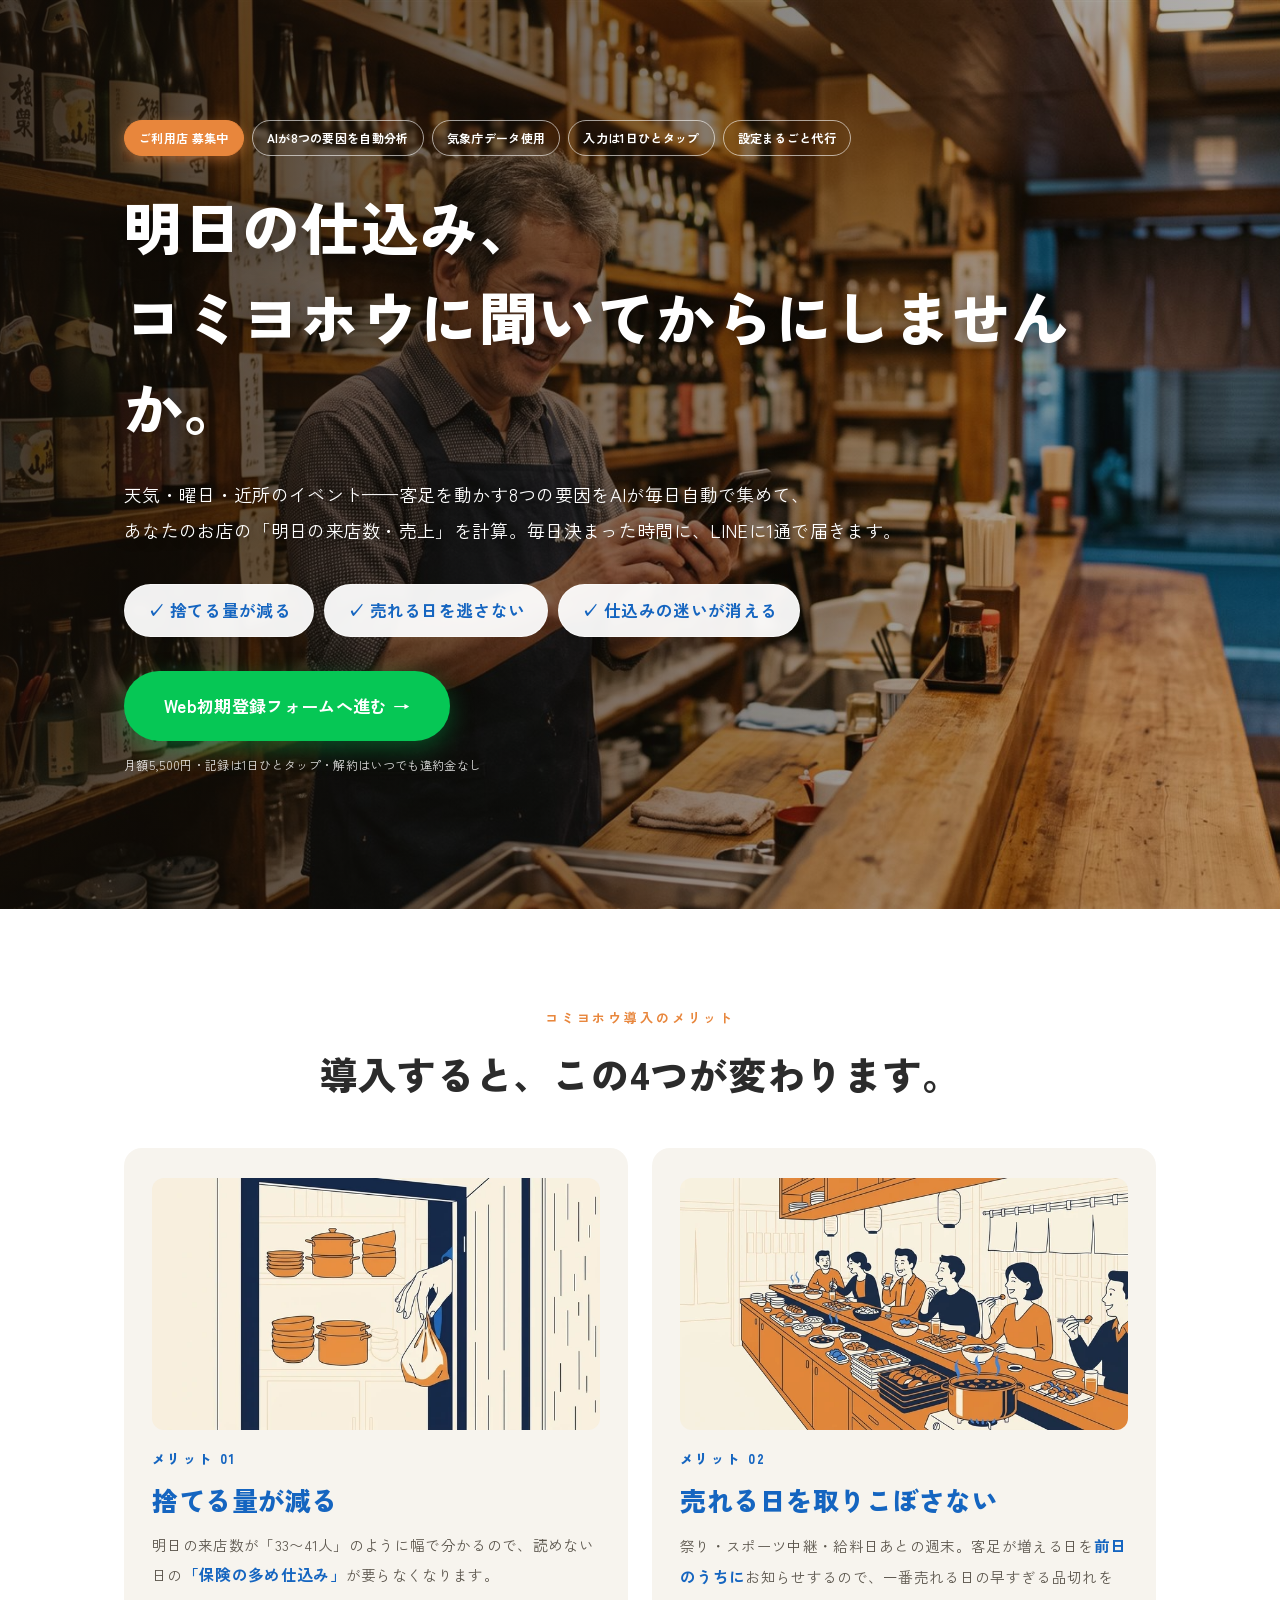
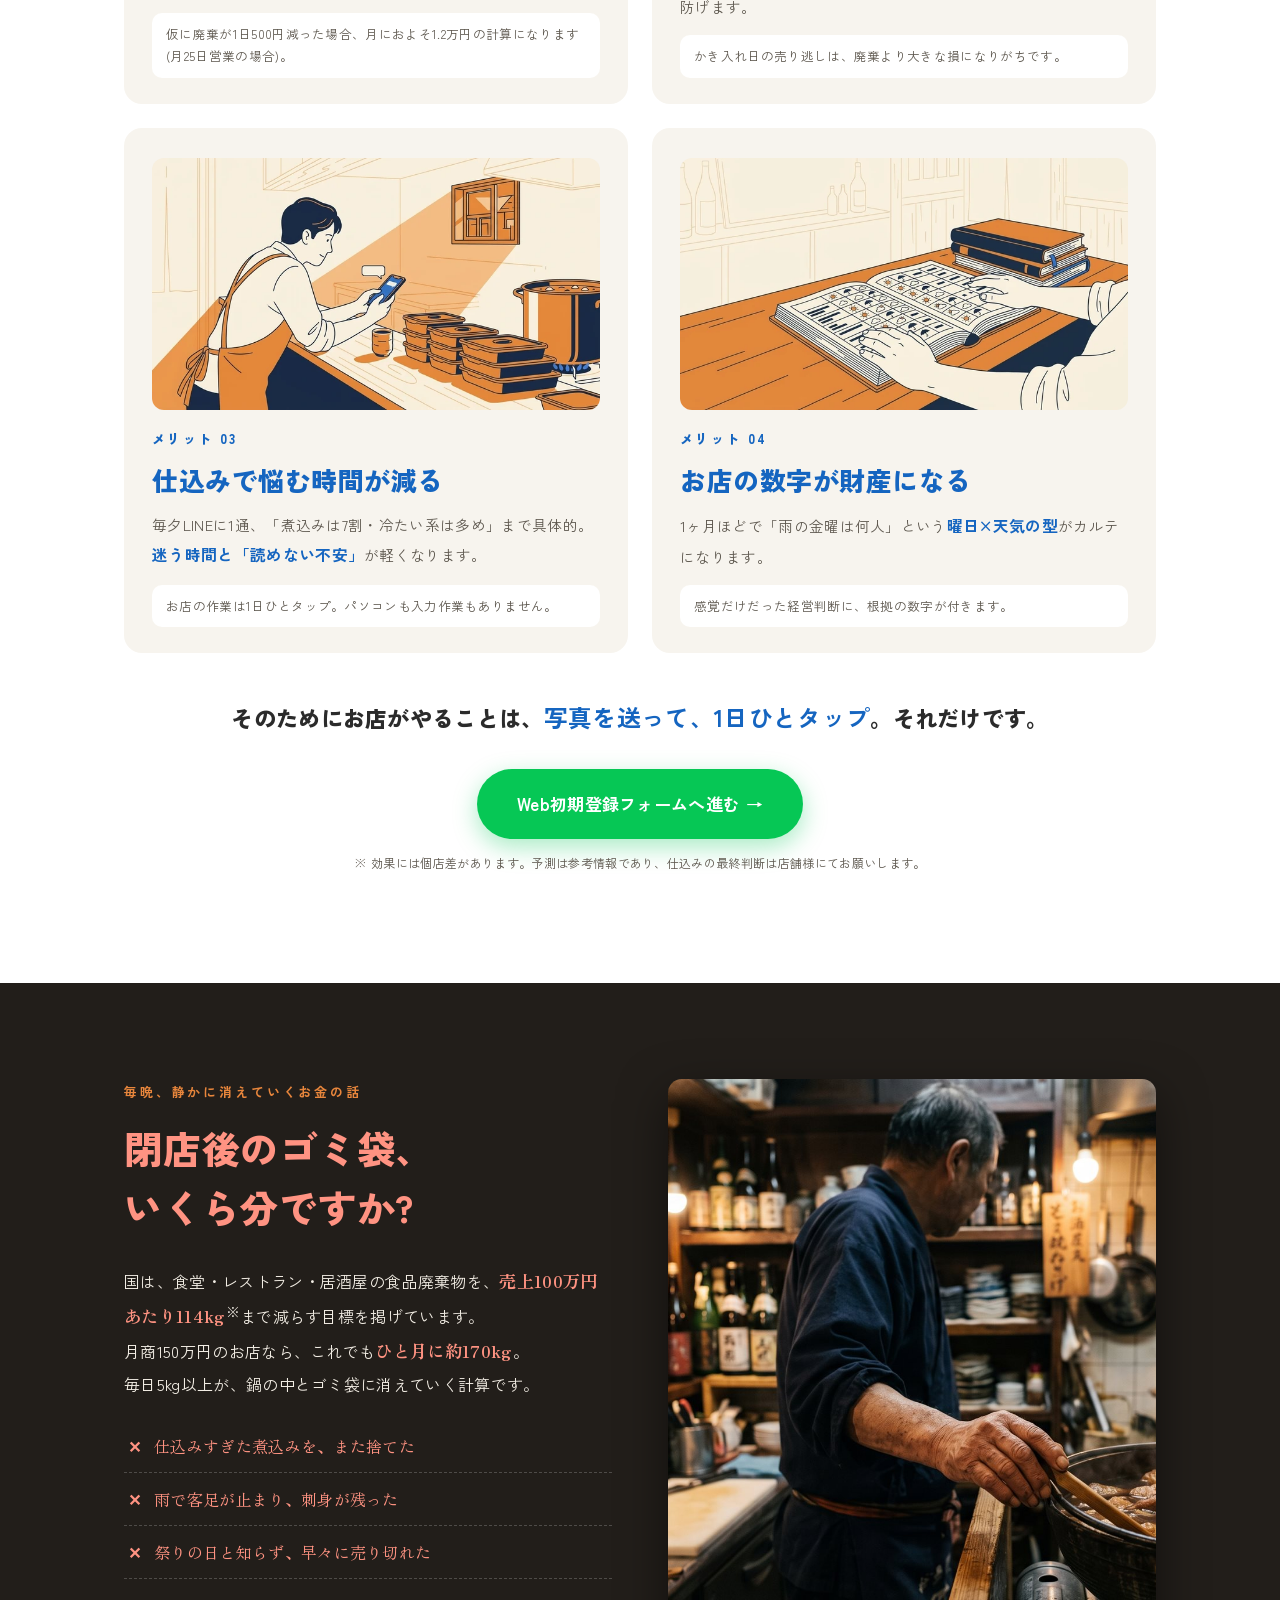
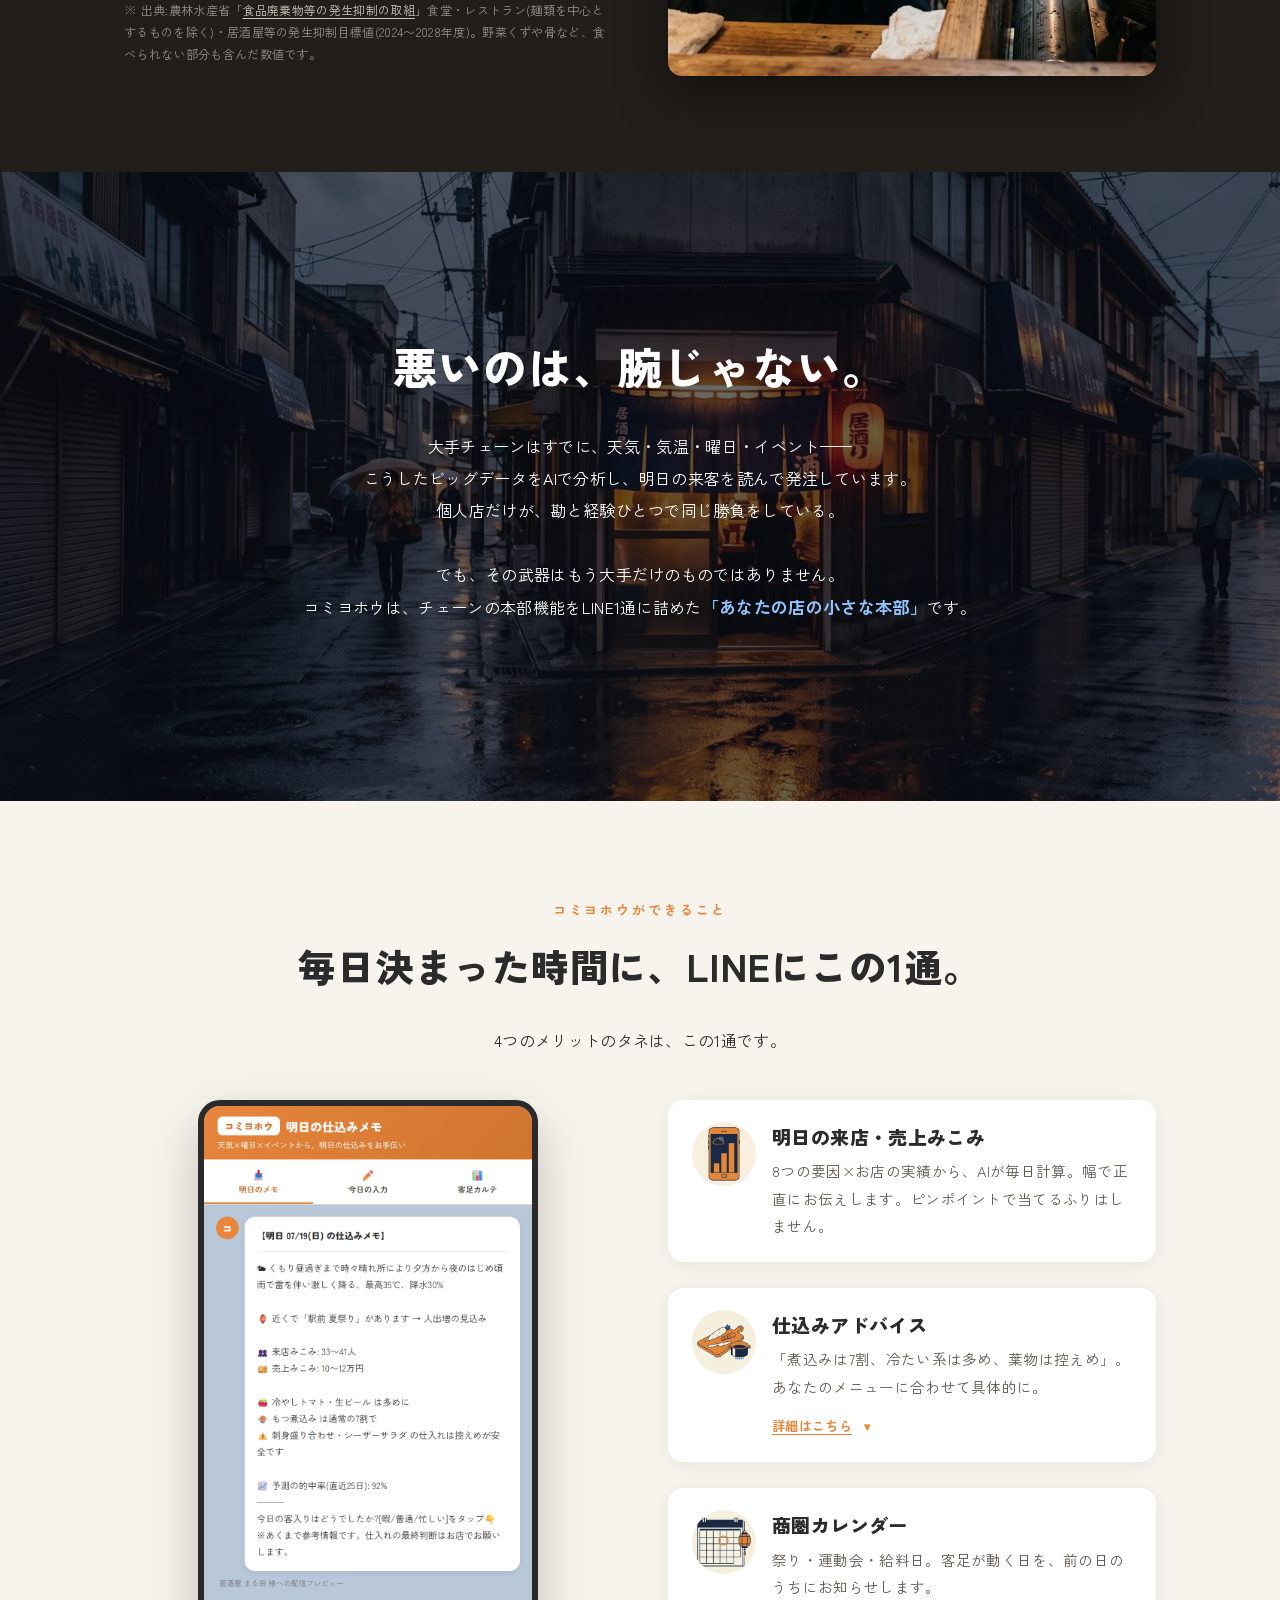
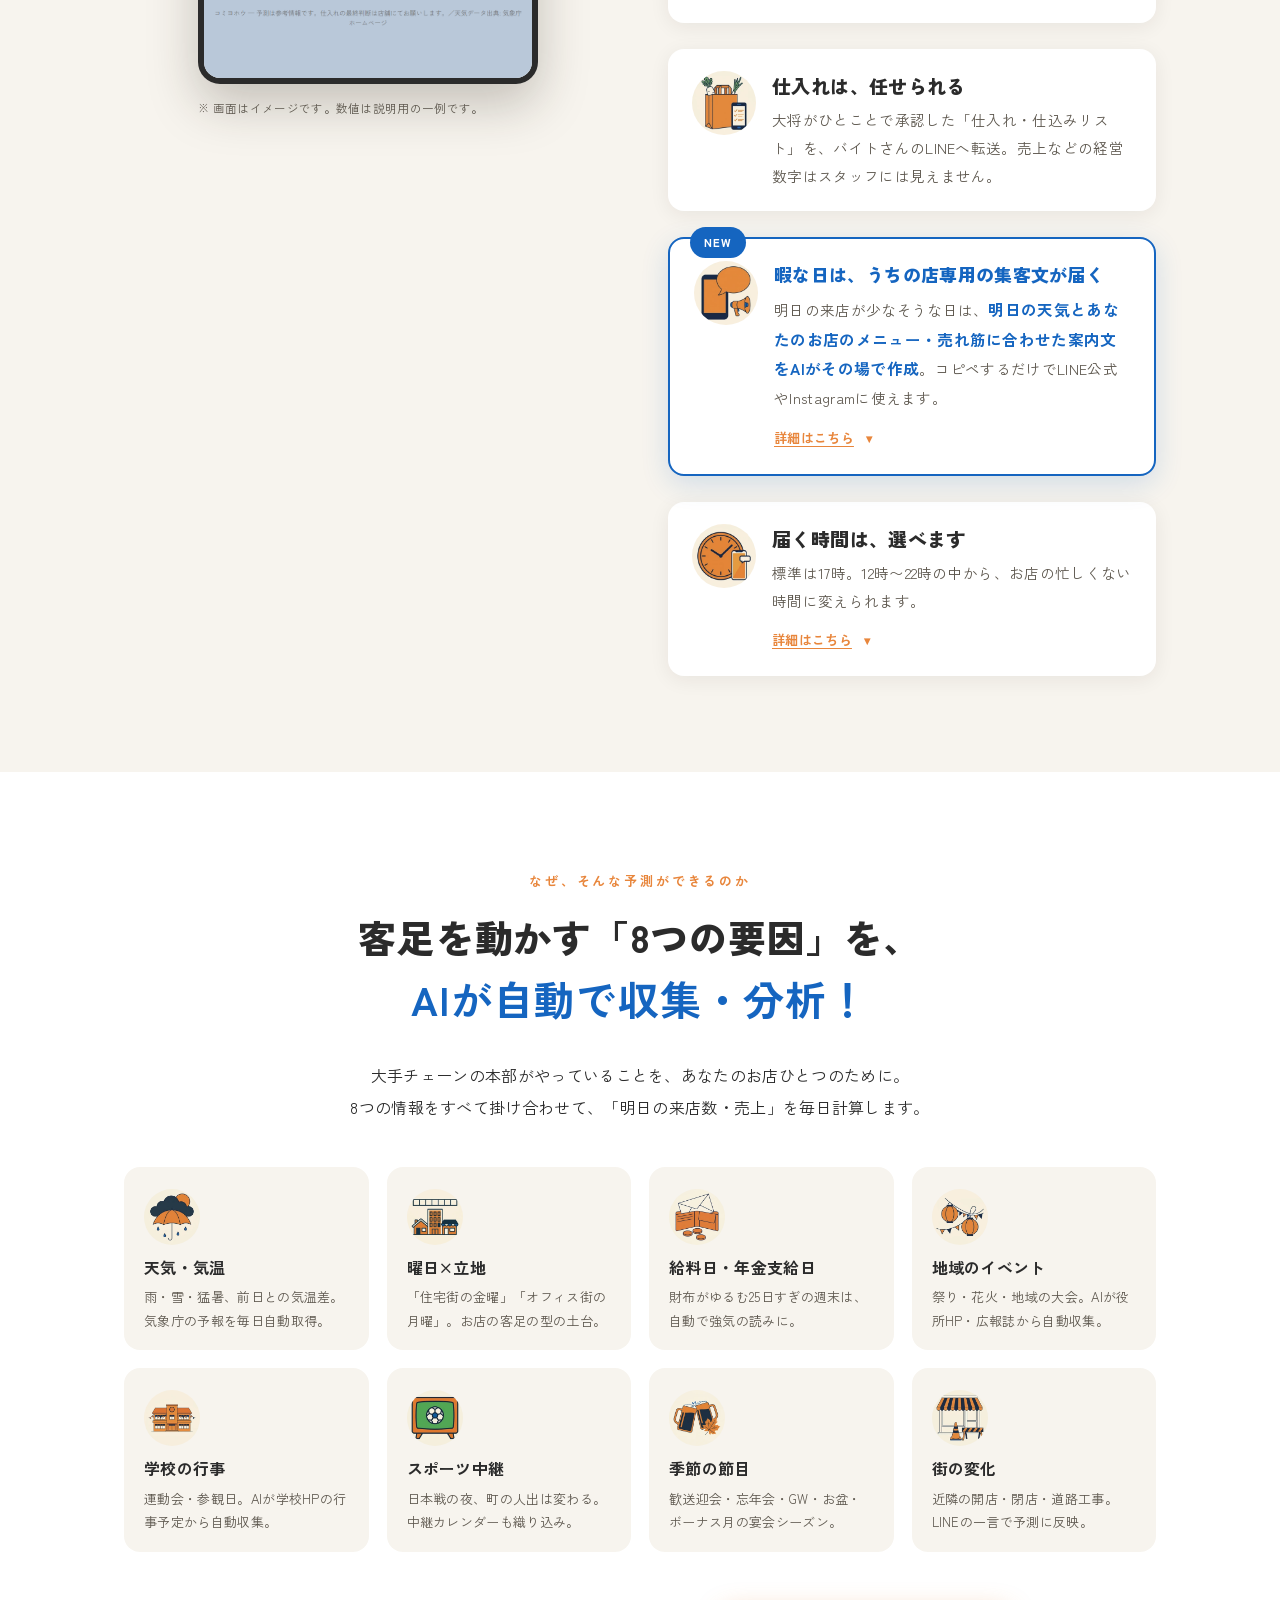
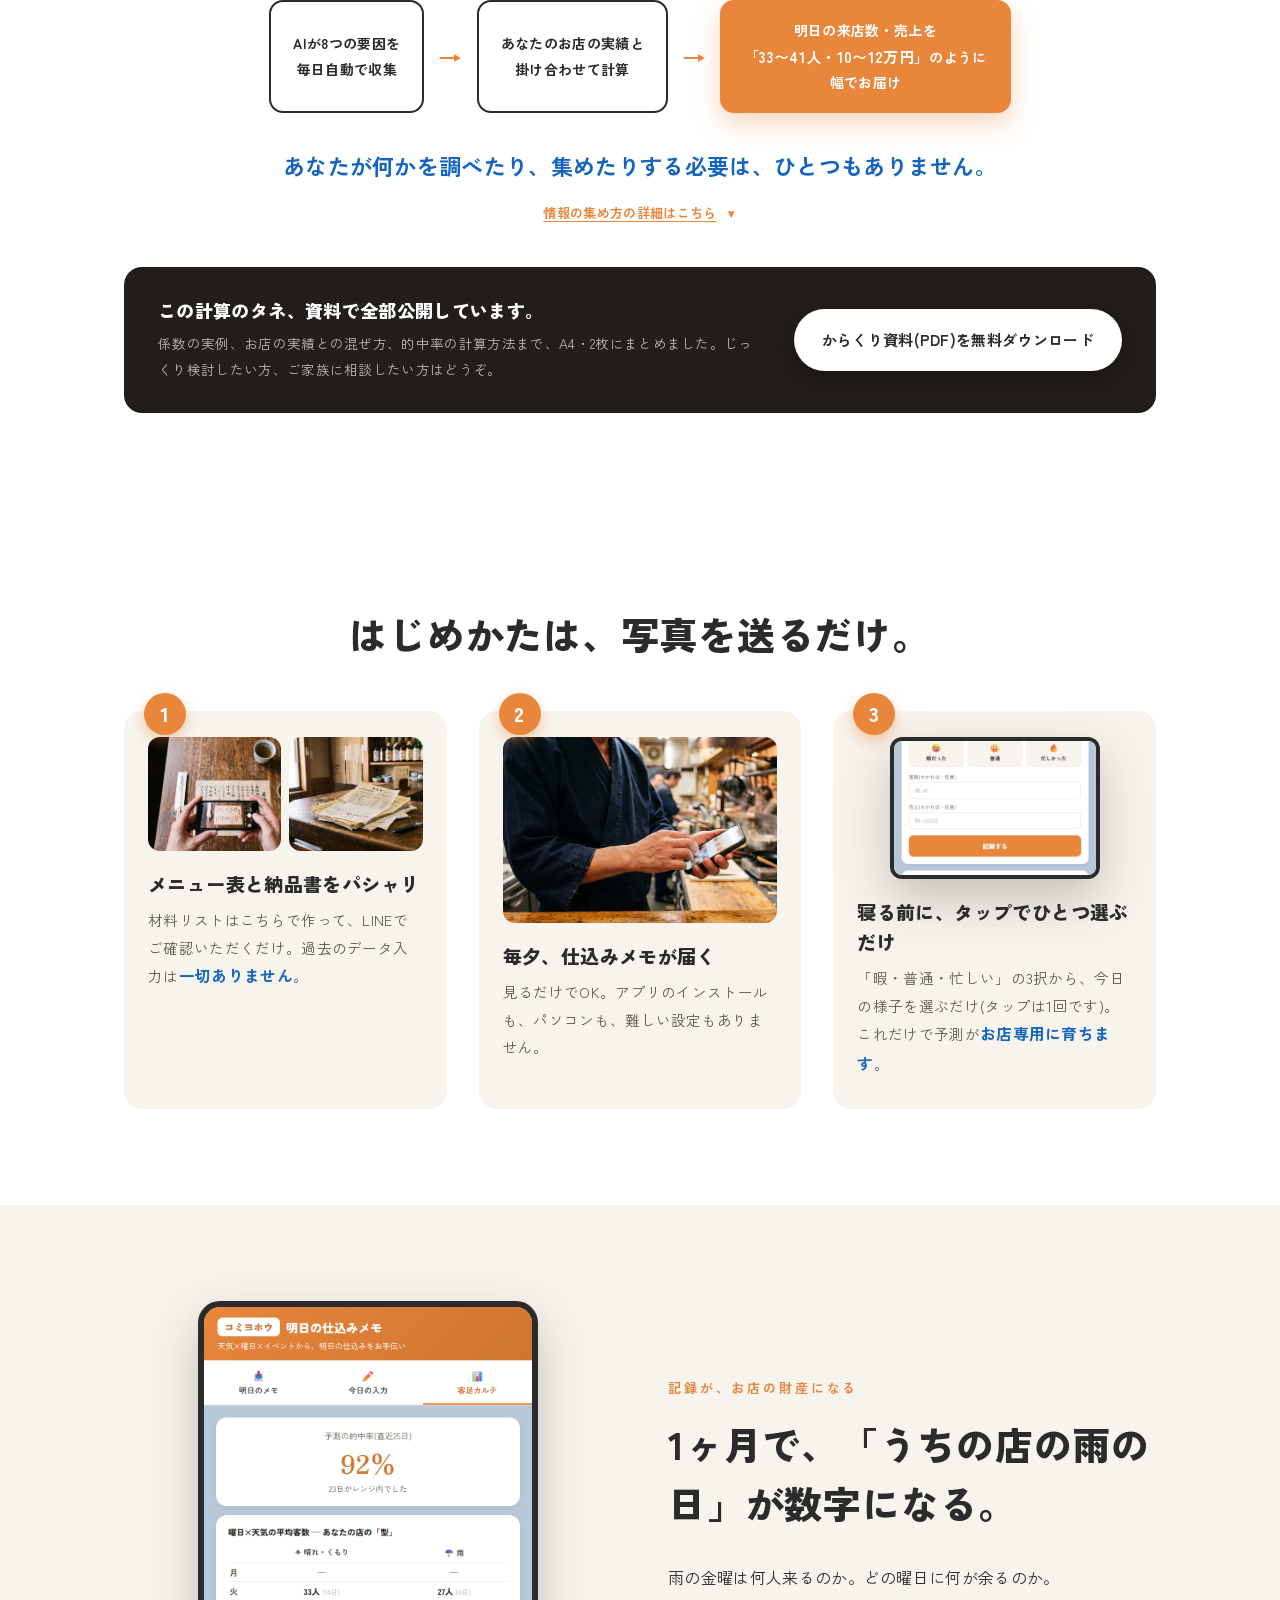
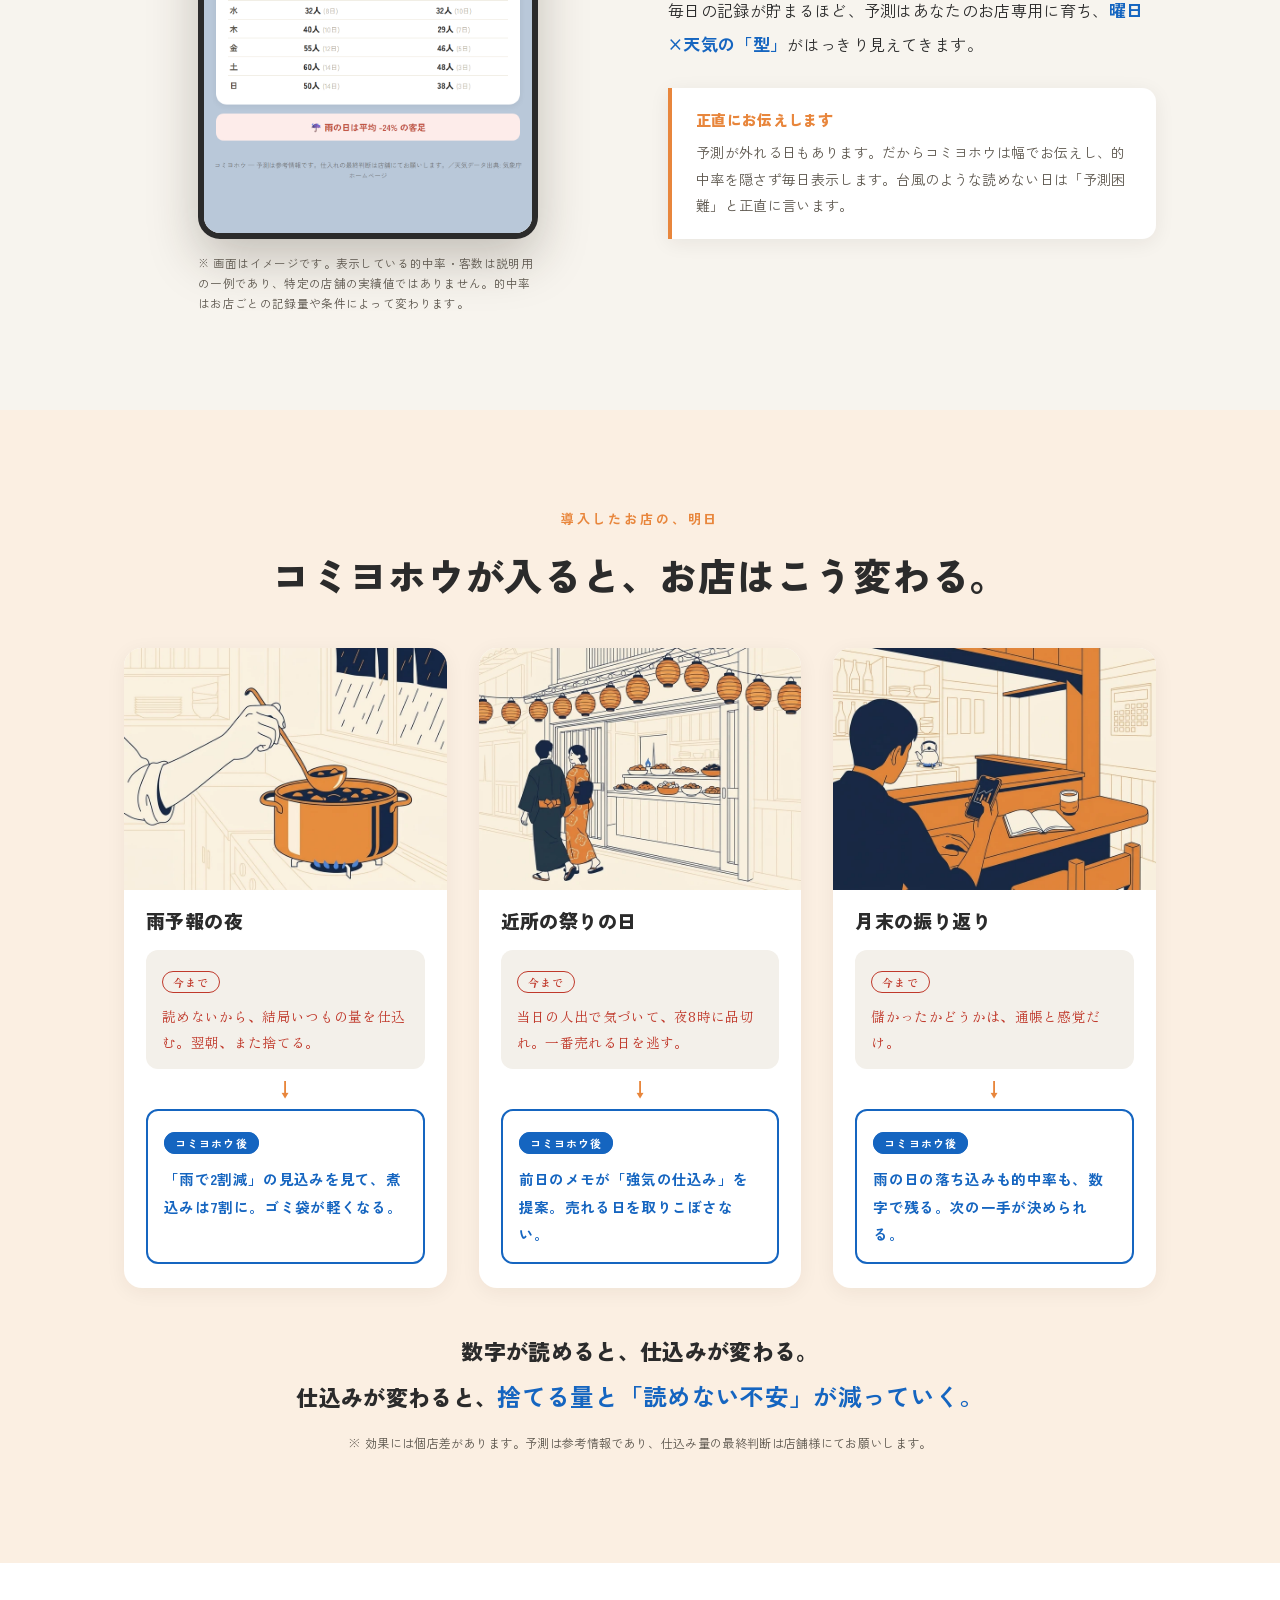
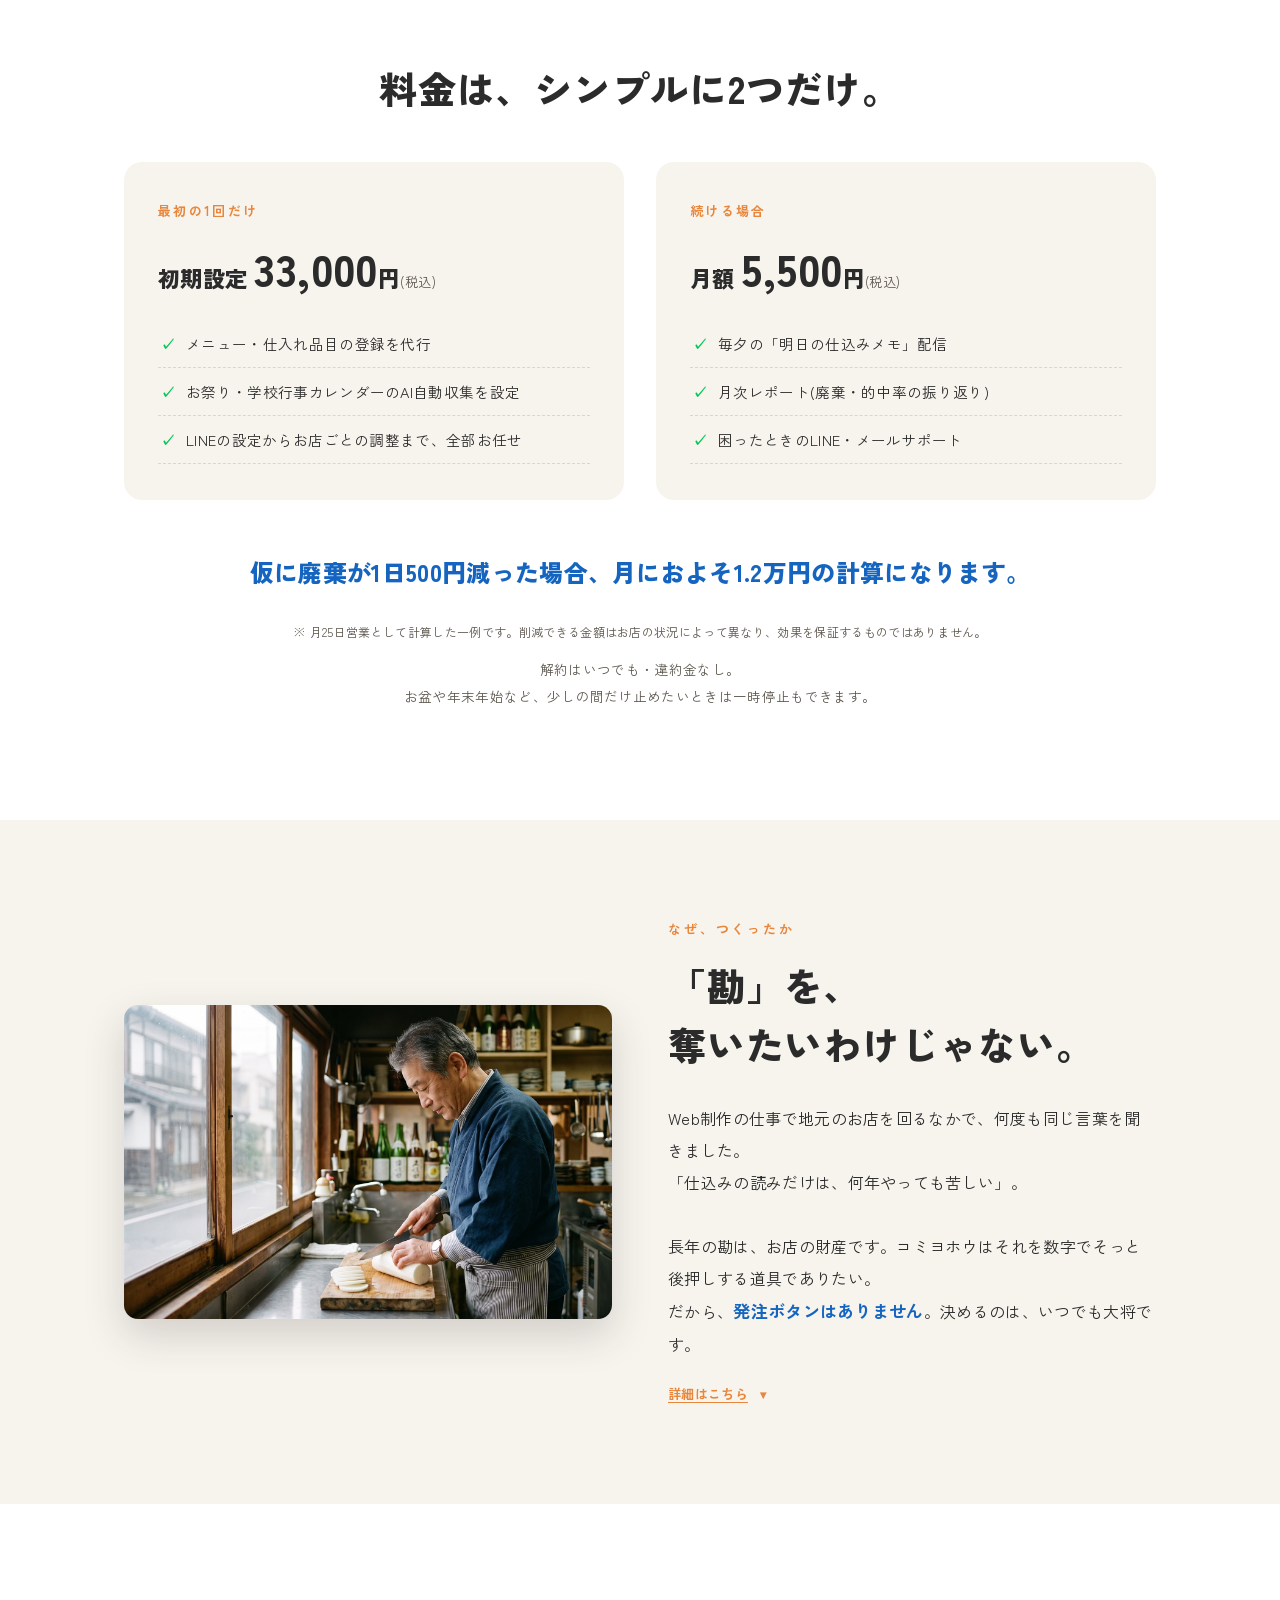
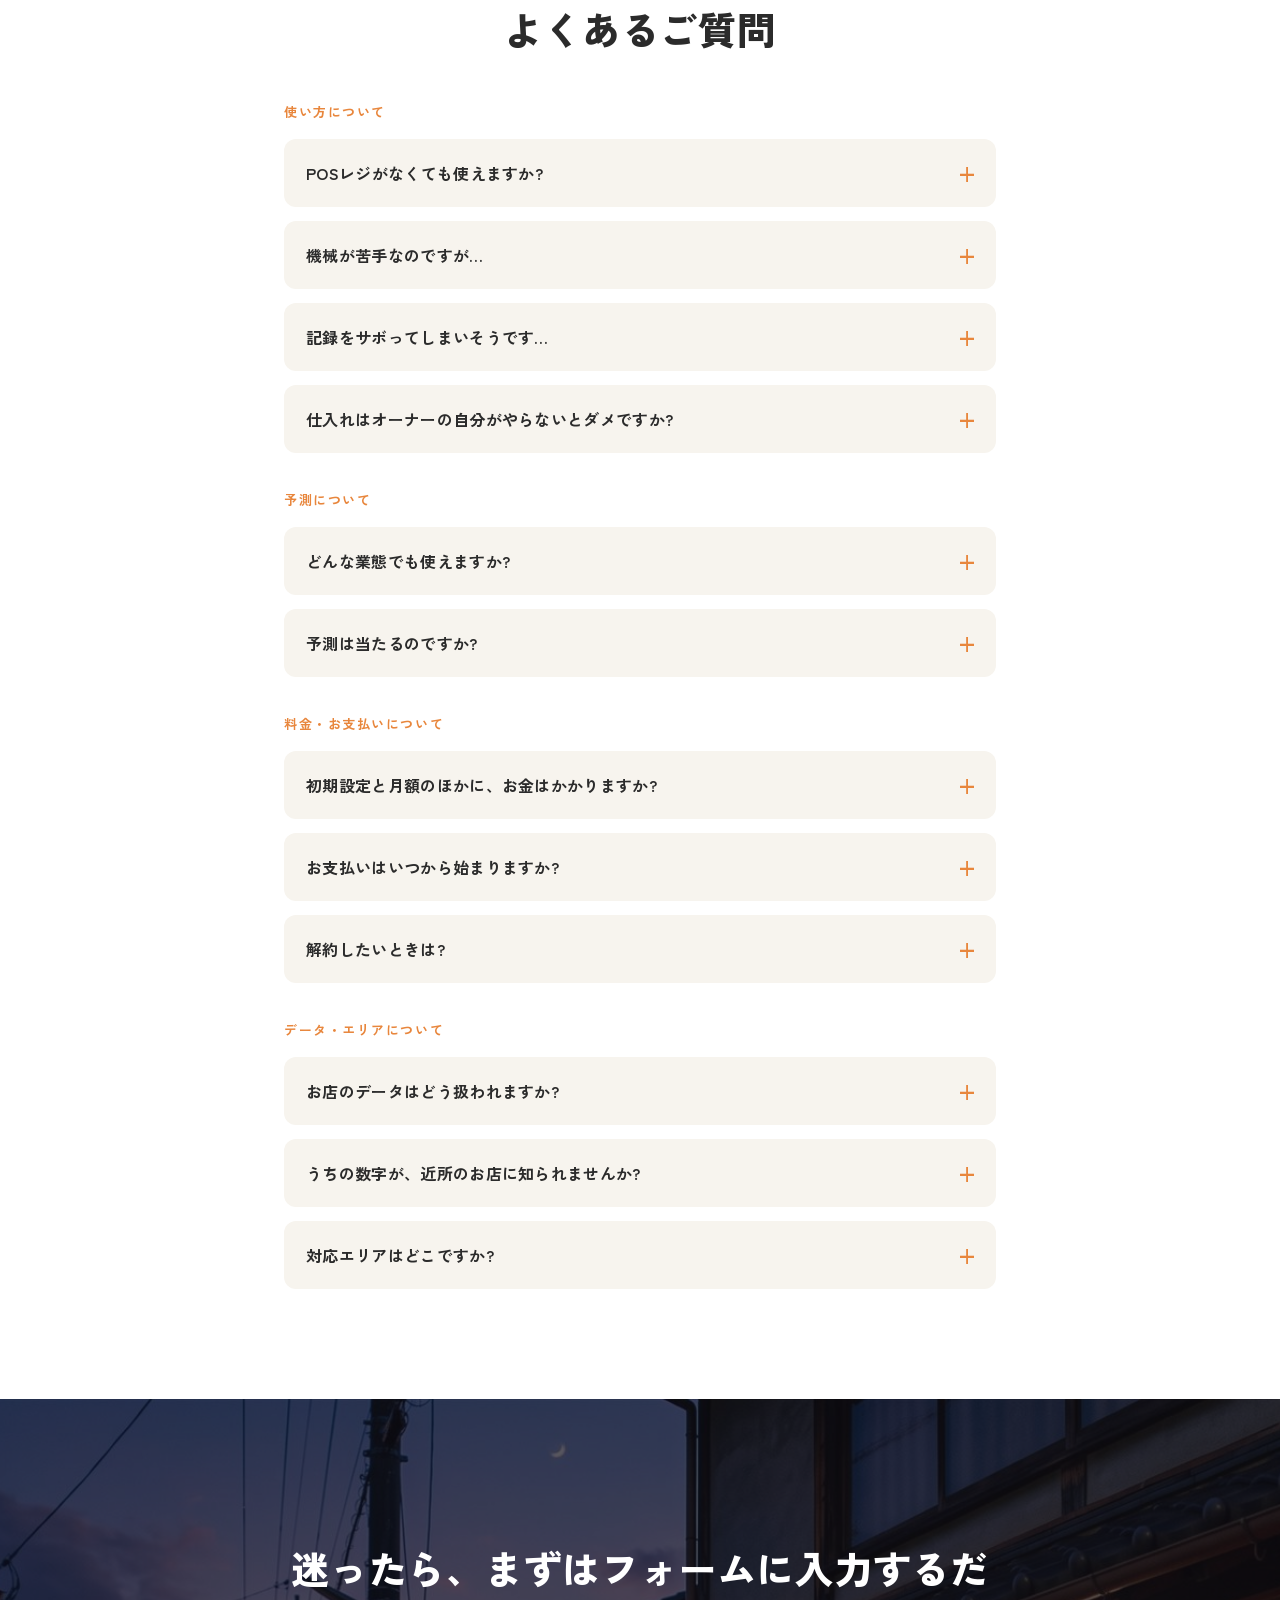
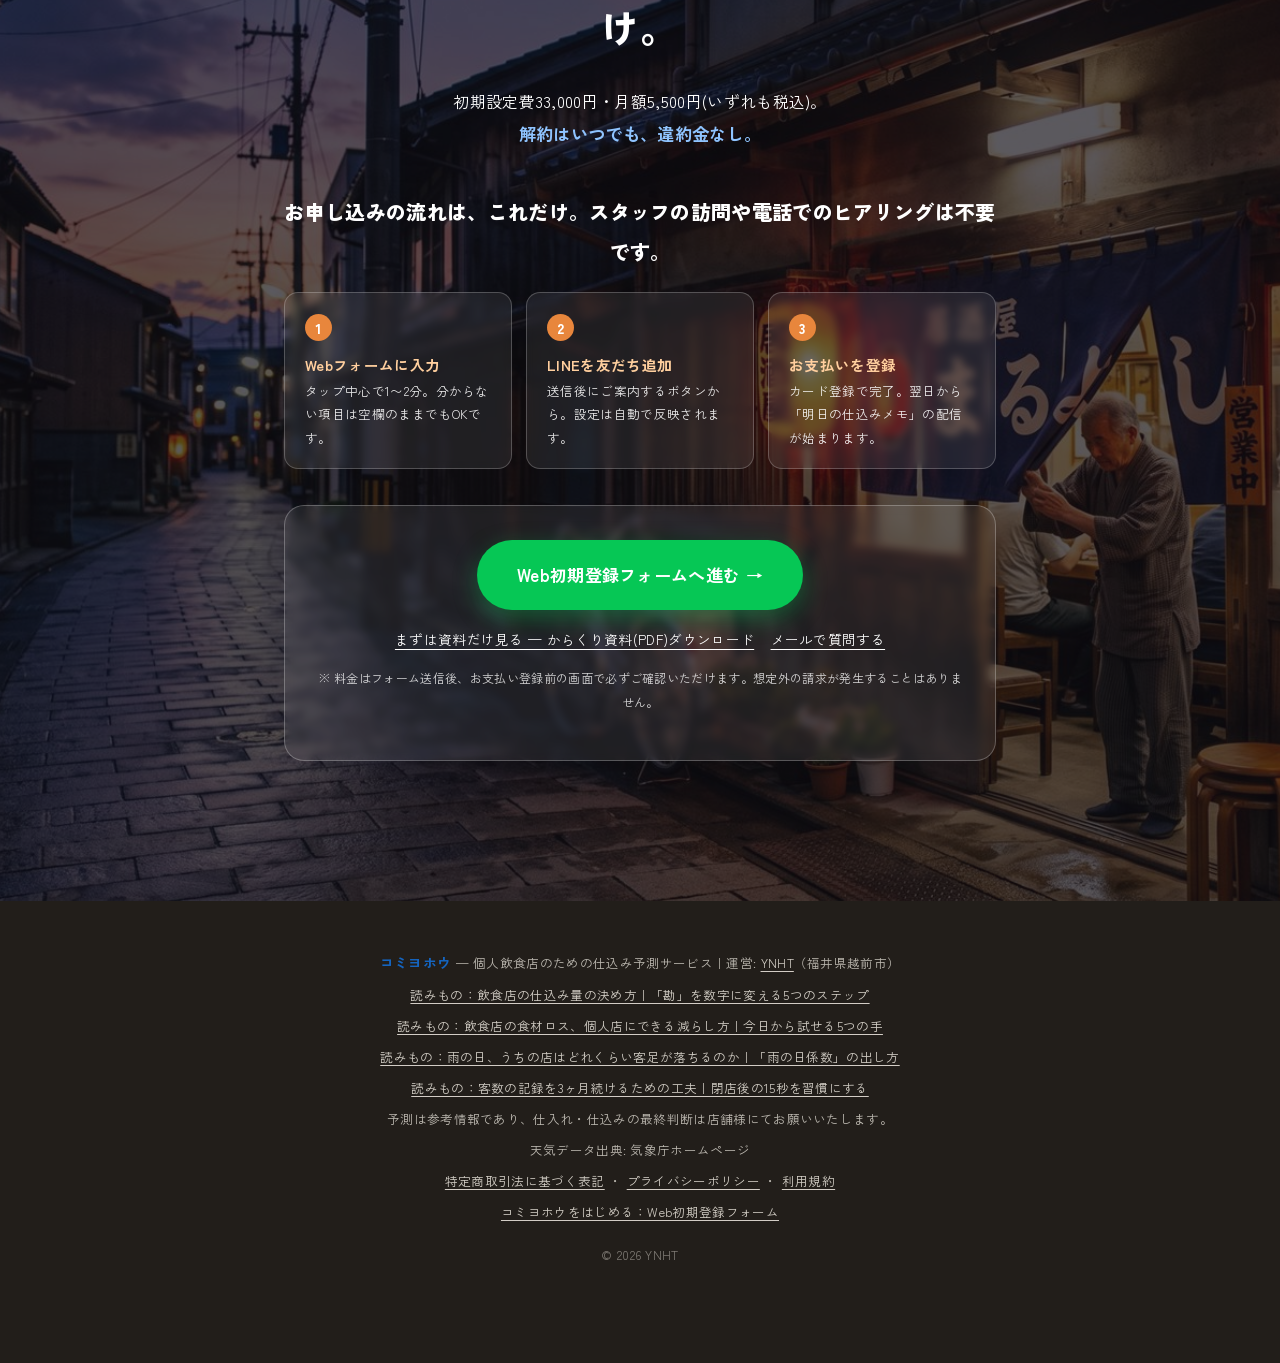
==== commit 71703865: "メリットの4枚のカードにイラストを入れる 導入後のお店と同じ線・色で、カード上部に1枚ずつ。FVのすぐ下なので 背の低い16:9にしてある(導入後のお店は4:3)。 「捨てる量が減る」は、雨予報の夜の" ====
--- a/index.html
+++ b/index.html
@@ -49,24 +49,28 @@
     <h2 class="center">導入すると、<br class="sp">この4つが変わります。</h2>
     <div class="mgrid">
       <div class="mcard reveal">
+        <div class="m-ill"><img src="assets/ill/m-herasu.webp" alt="閉店後、軽くなったゴミ袋を片手で持ち上げるイラスト" width="720" height="405" loading="lazy"></div>
         <span class="mnum">メリット 01</span>
         <h3>捨てる量が減る</h3>
         <p>明日の来店数が「33〜41人」のように幅で分かるので、読めない日の<strong>「保険の多め仕込み」</strong>が要らなくなります。</p>
         <p class="mhow">仮に廃棄が1日500円減った場合、月におよそ1.2万円の計算になります(月25日営業の場合)。</p>
       </div>
       <div class="mcard reveal">
+        <div class="m-ill"><img src="assets/ill/m-urebi.webp" alt="料理がたっぷり用意され、お客様でにぎわうカウンターのイラスト" width="720" height="405" loading="lazy"></div>
         <span class="mnum">メリット 02</span>
         <h3>売れる日を取りこぼさない</h3>
         <p>祭り・スポーツ中継・給料日あとの週末。客足が増える日を<strong>前日のうちに</strong>お知らせするので、一番売れる日の早すぎる品切れを防げます。</p>
         <p class="mhow">かき入れ日の売り逃しは、廃棄より大きな損になりがちです。</p>
       </div>
       <div class="mcard reveal">
+        <div class="m-ill"><img src="assets/ill/m-nayami.webp" alt="仕込みの時間に、落ち着いてLINEの1通を見る店主のイラスト" width="720" height="405" loading="lazy"></div>
         <span class="mnum">メリット 03</span>
         <h3>仕込みで悩む時間が減る</h3>
         <p>毎夕LINEに1通、「煮込みは7割・冷たい系は多め」まで具体的。<strong>迷う時間と「読めない不安」</strong>が軽くなります。</p>
         <p class="mhow">お店の作業は1日ひとタップ。パソコンも入力作業もありません。</p>
       </div>
       <div class="mcard reveal">
+        <div class="m-ill"><img src="assets/ill/m-zaisan.webp" alt="天気の記号が並んだ帳面を積み重ねた、お店の記録のイラスト" width="720" height="405" loading="lazy"></div>
         <span class="mnum">メリット 04</span>
         <h3>お店の数字が財産になる</h3>
         <p>1ヶ月ほどで「雨の金曜は何人」という<strong>曜日×天気の型</strong>がカルテになります。</p>
--- a/style.css
+++ b/style.css
@@ -293,3 +293,7 @@
 details.more .more-body p { padding: 0; margin: 0 0 6px; font-size: 13.5px; line-height: 1.85; color: var(--sub); }
 details.more .more-body p:last-child { margin-bottom: 0; }
 .story details.more .more-body p { font-size: 12.5px; }
+
+/* メリットのカード上部のイラスト(16:9)。FVのすぐ下なので、導入後のお店(4:3)より背を低くしてある */
+.mcard .m-ill { aspect-ratio: 16 / 9; border-radius: 12px; overflow: hidden; background: #FBF3E6; margin-bottom: 16px; line-height: 0; }
+.mcard .m-ill img { width: 100%; height: 100%; object-fit: cover; display: block; }
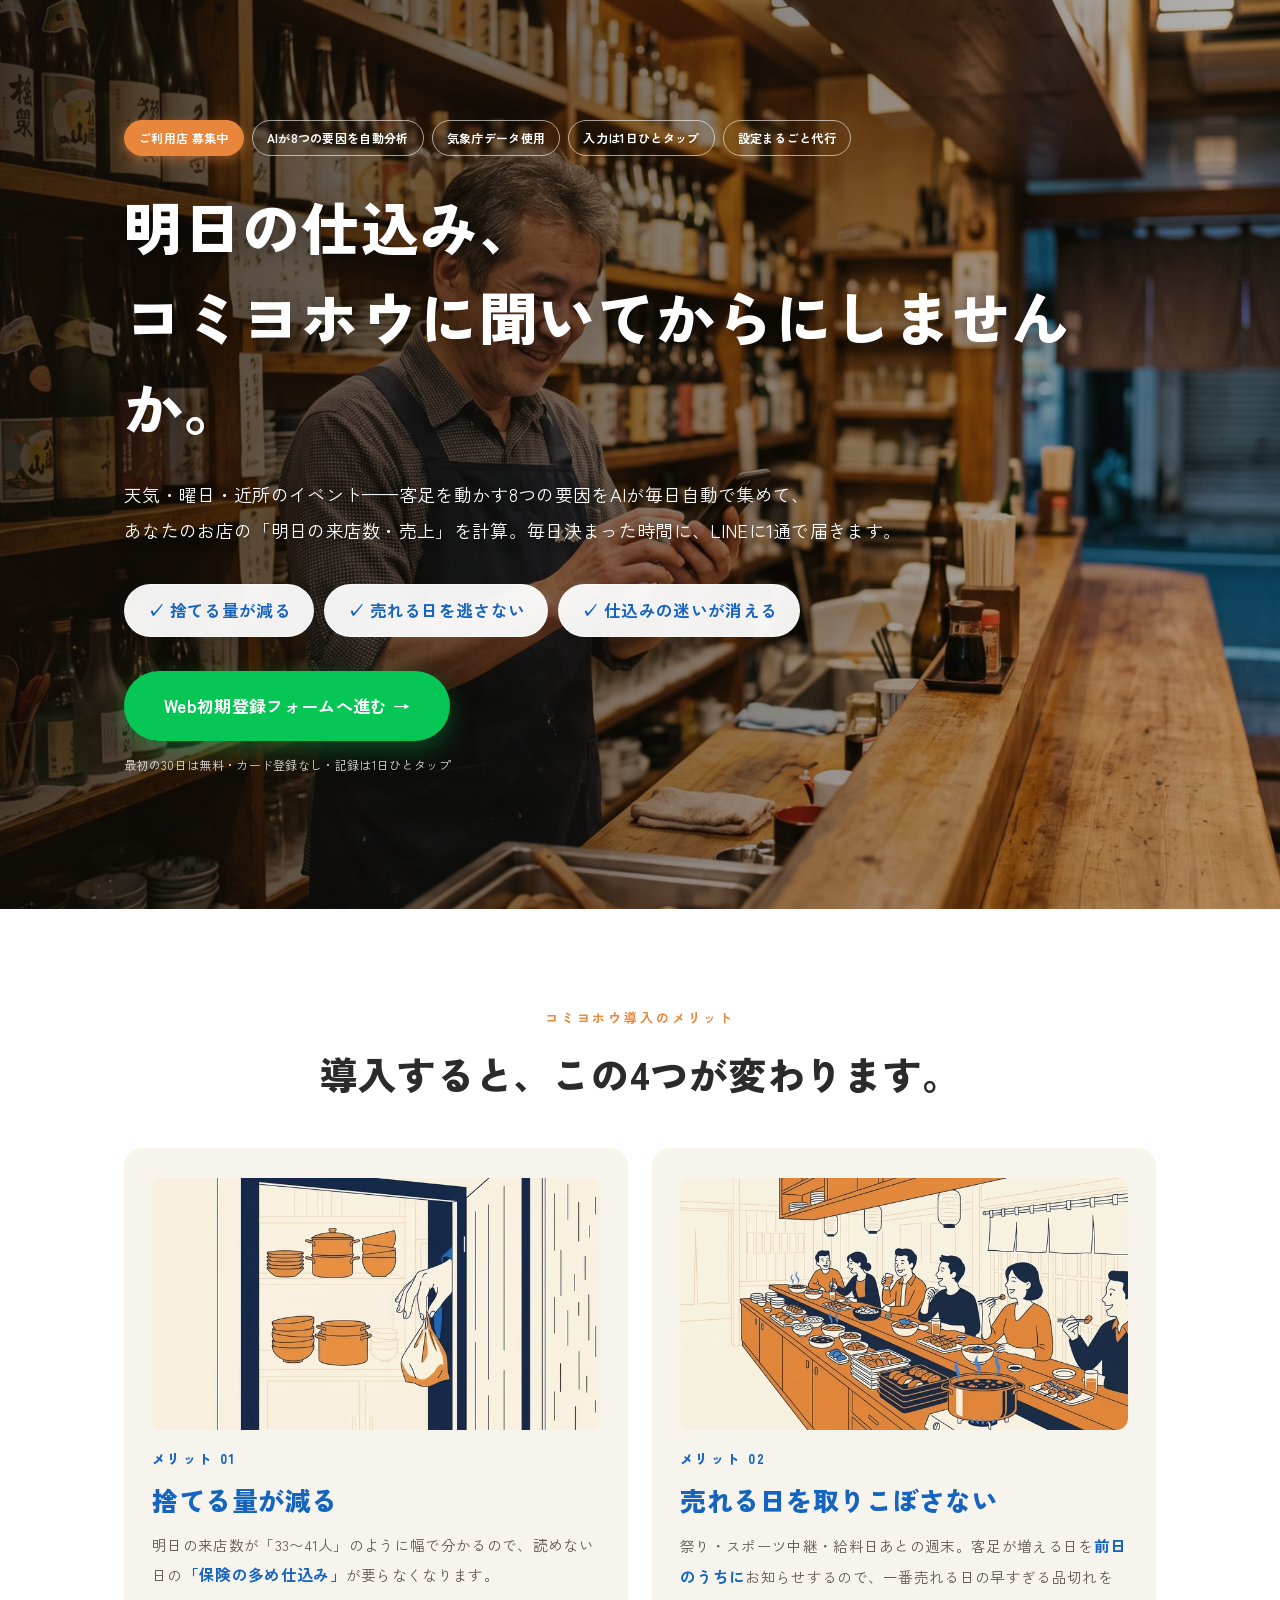
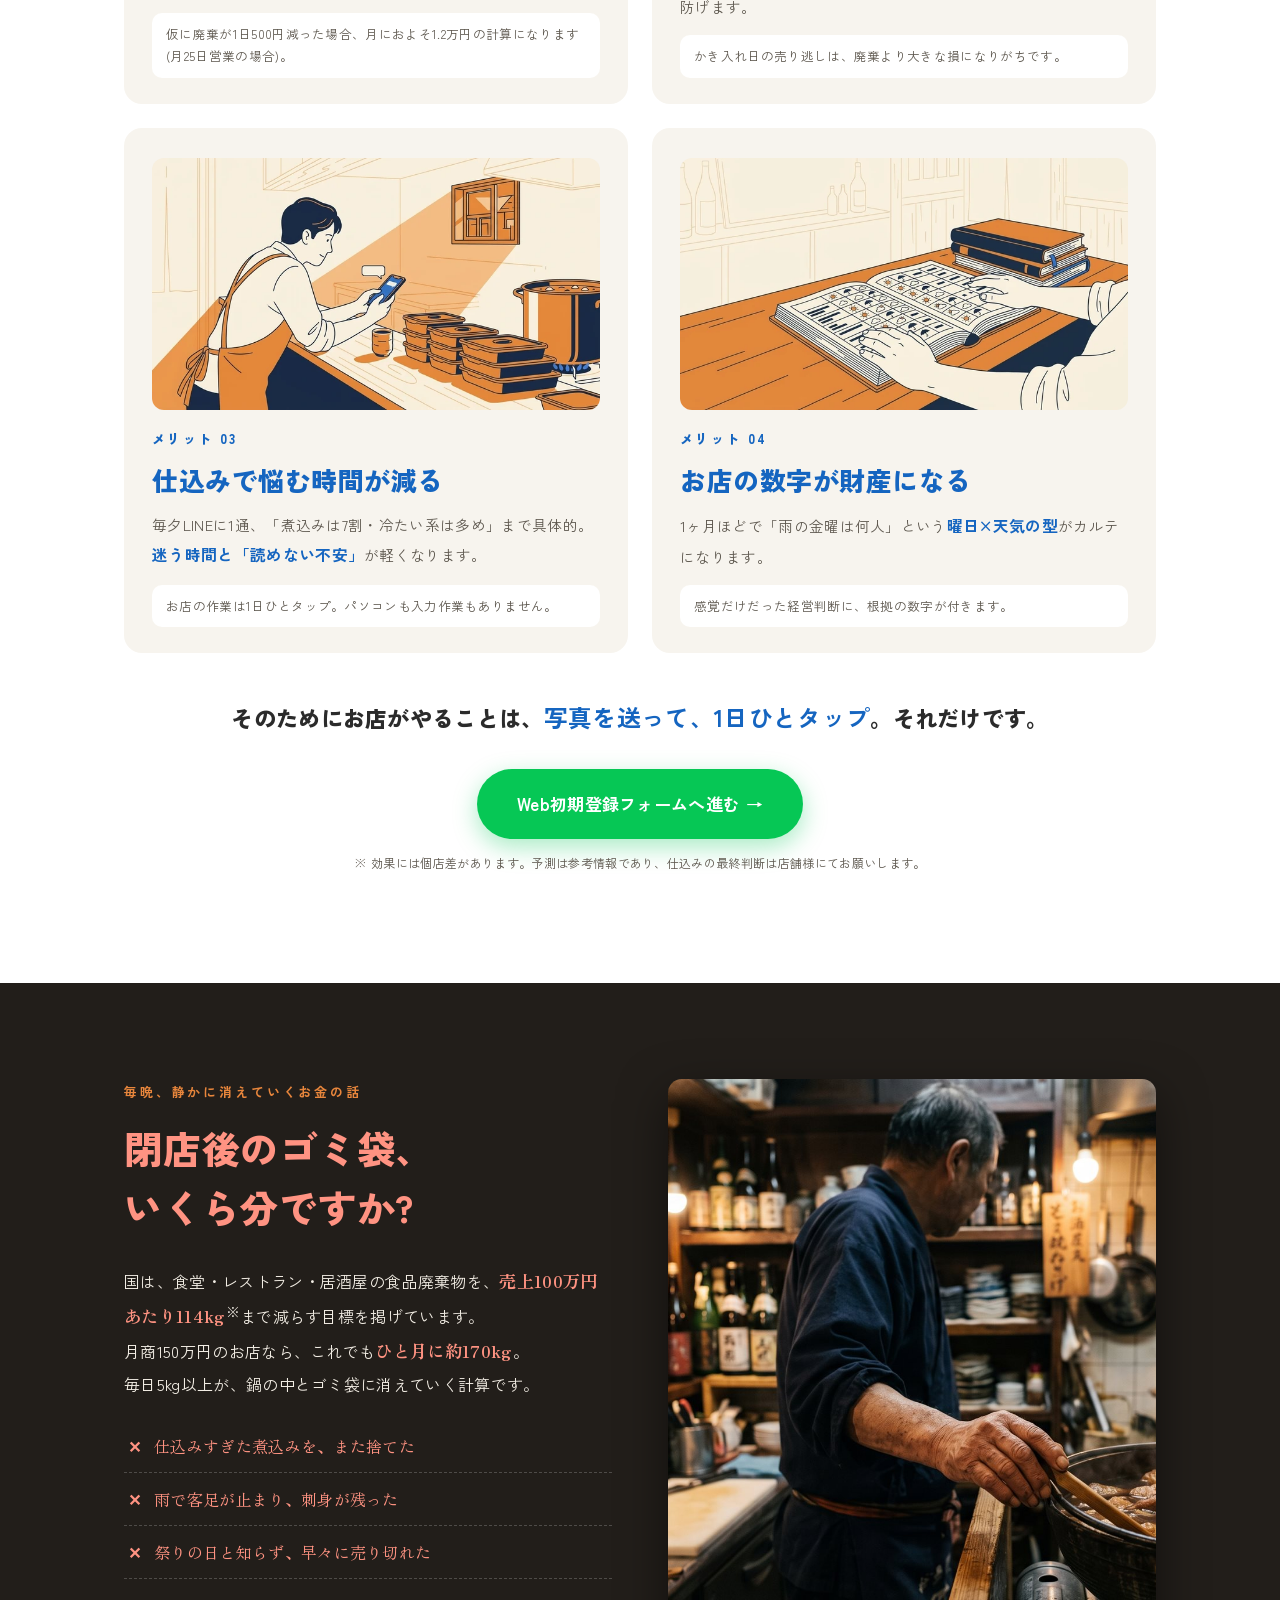
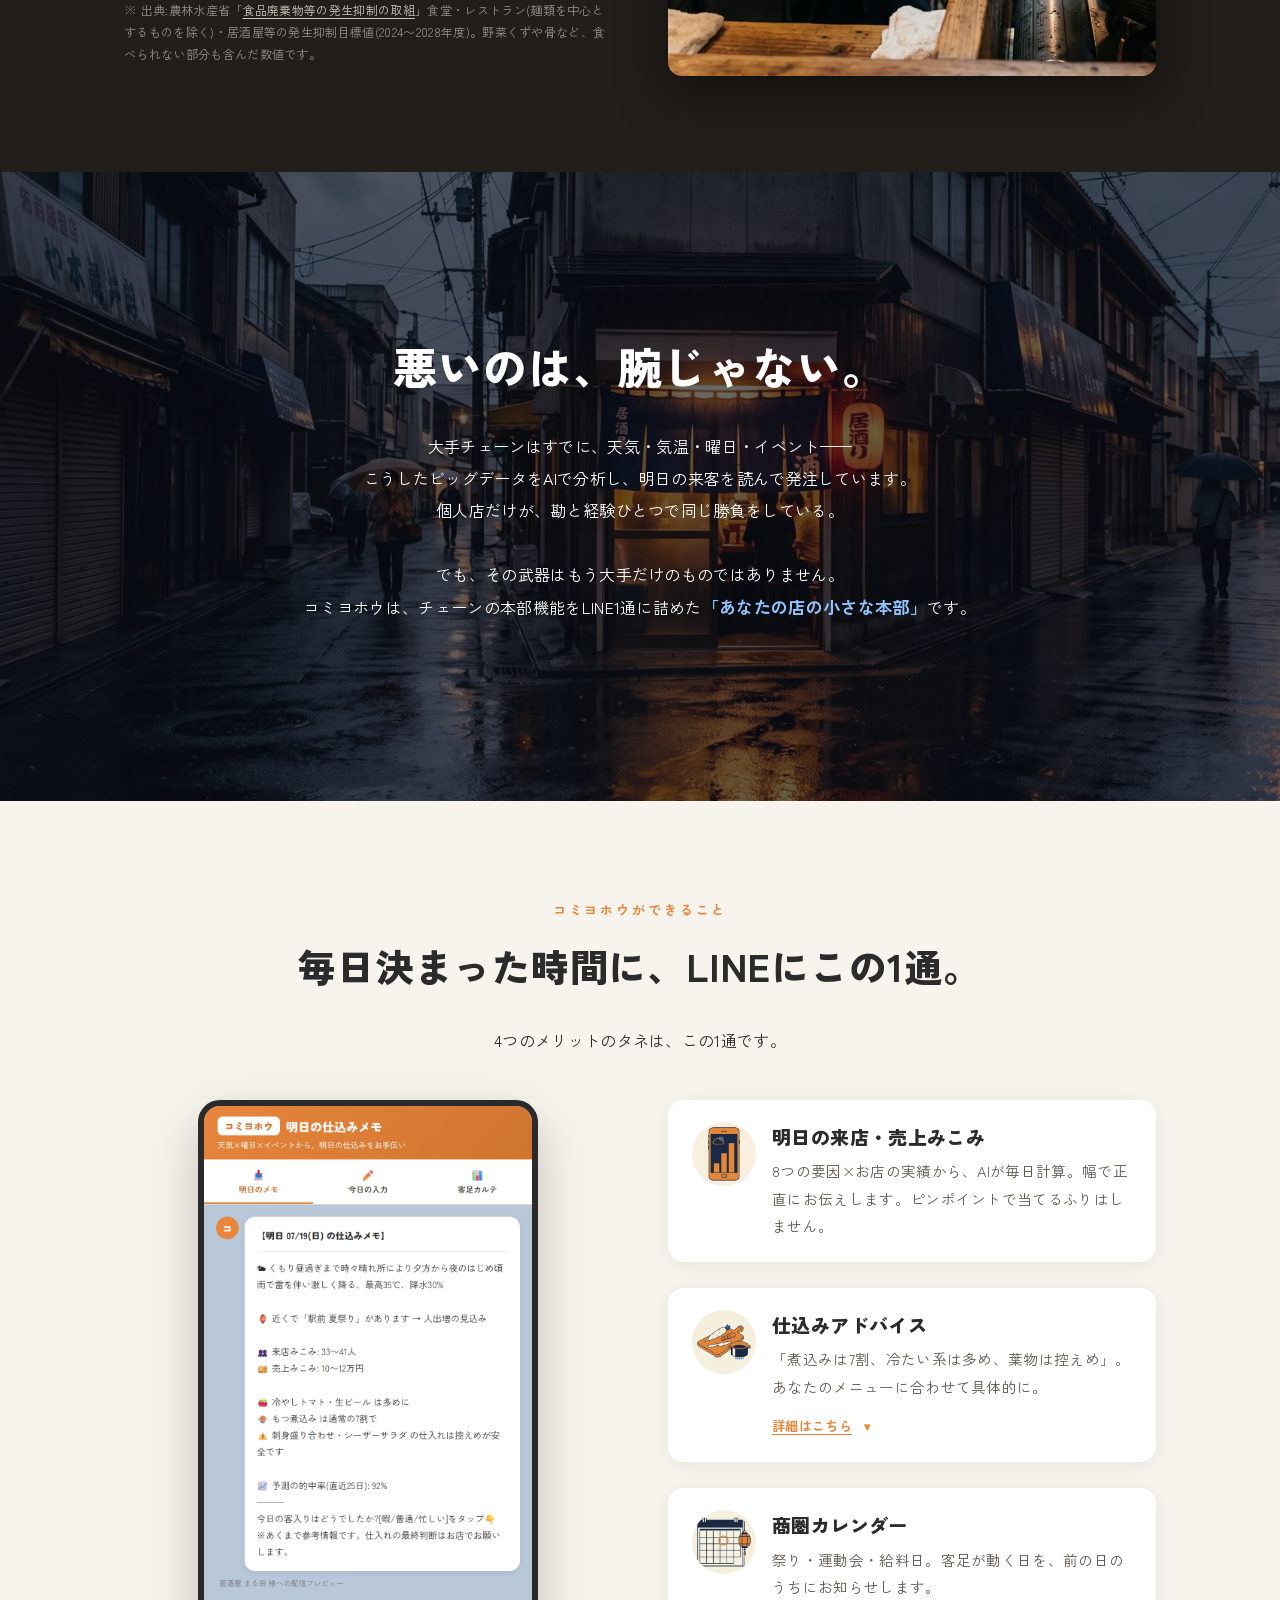
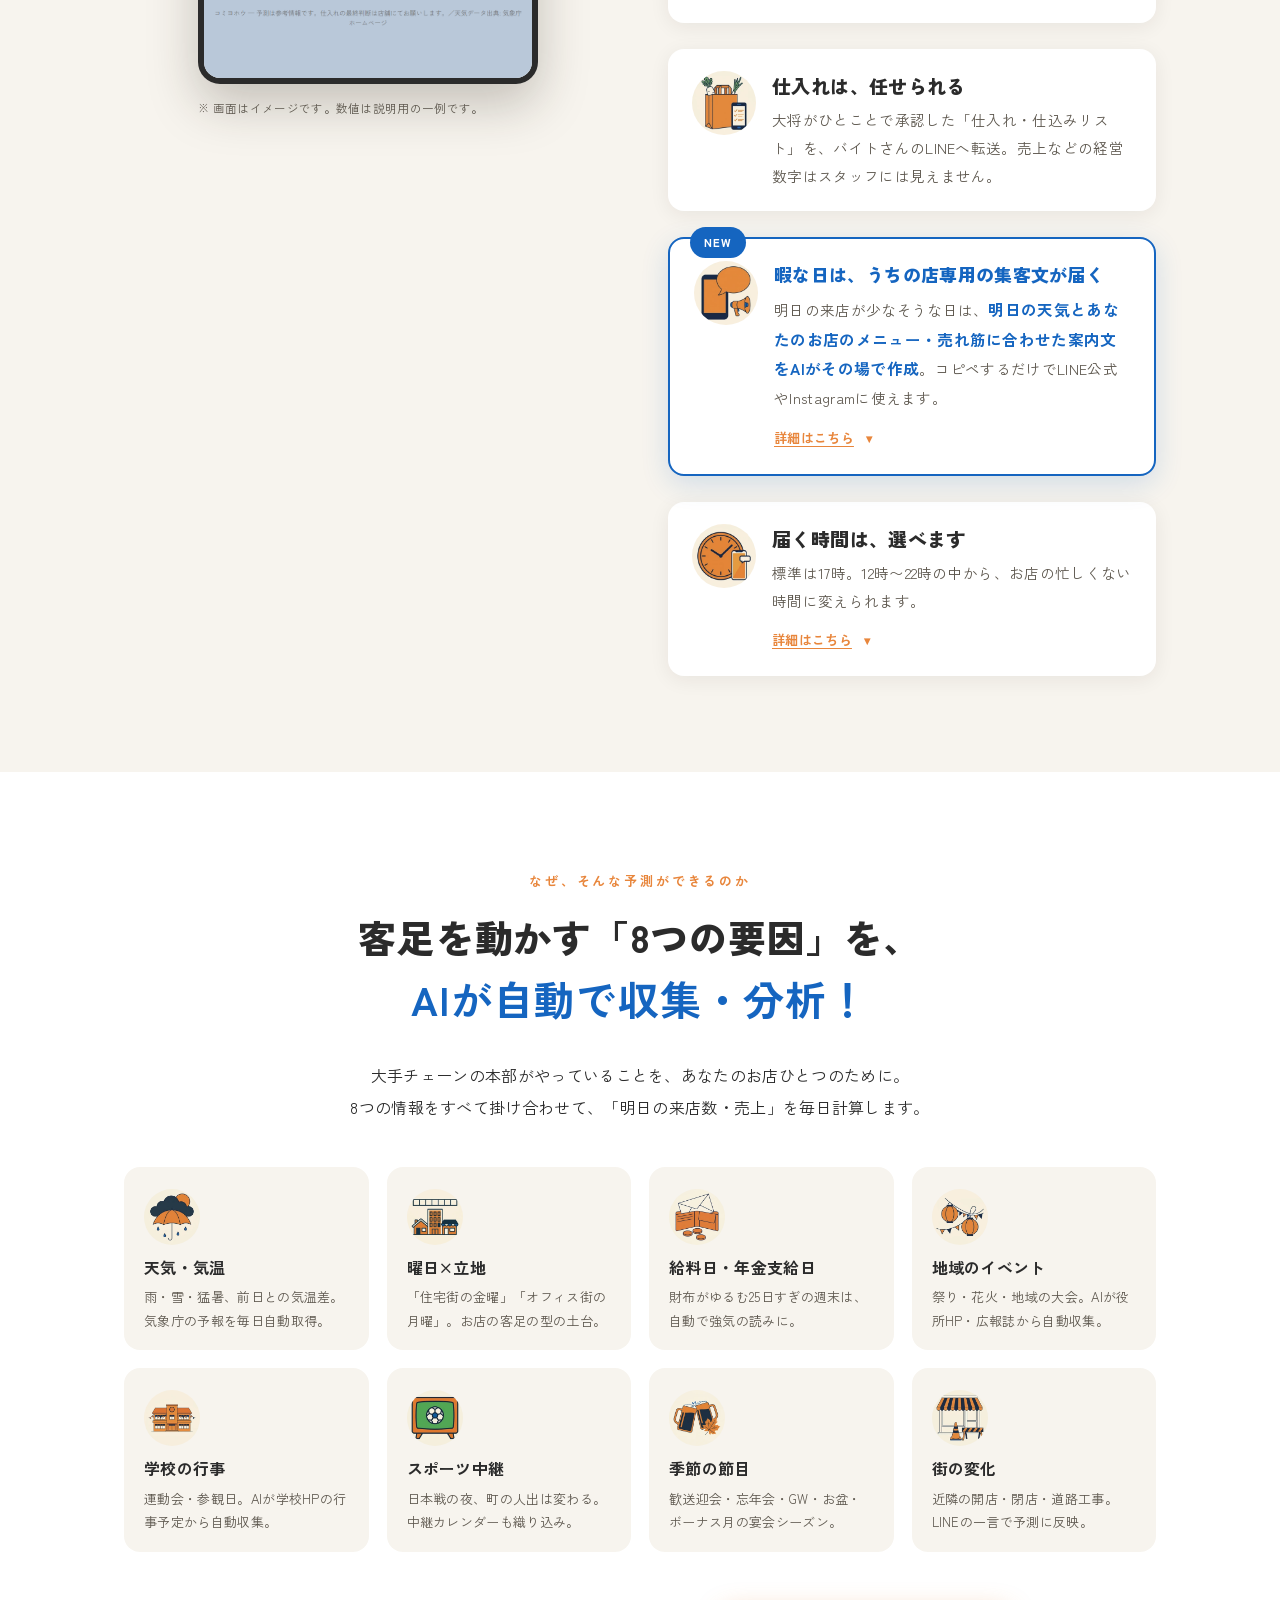
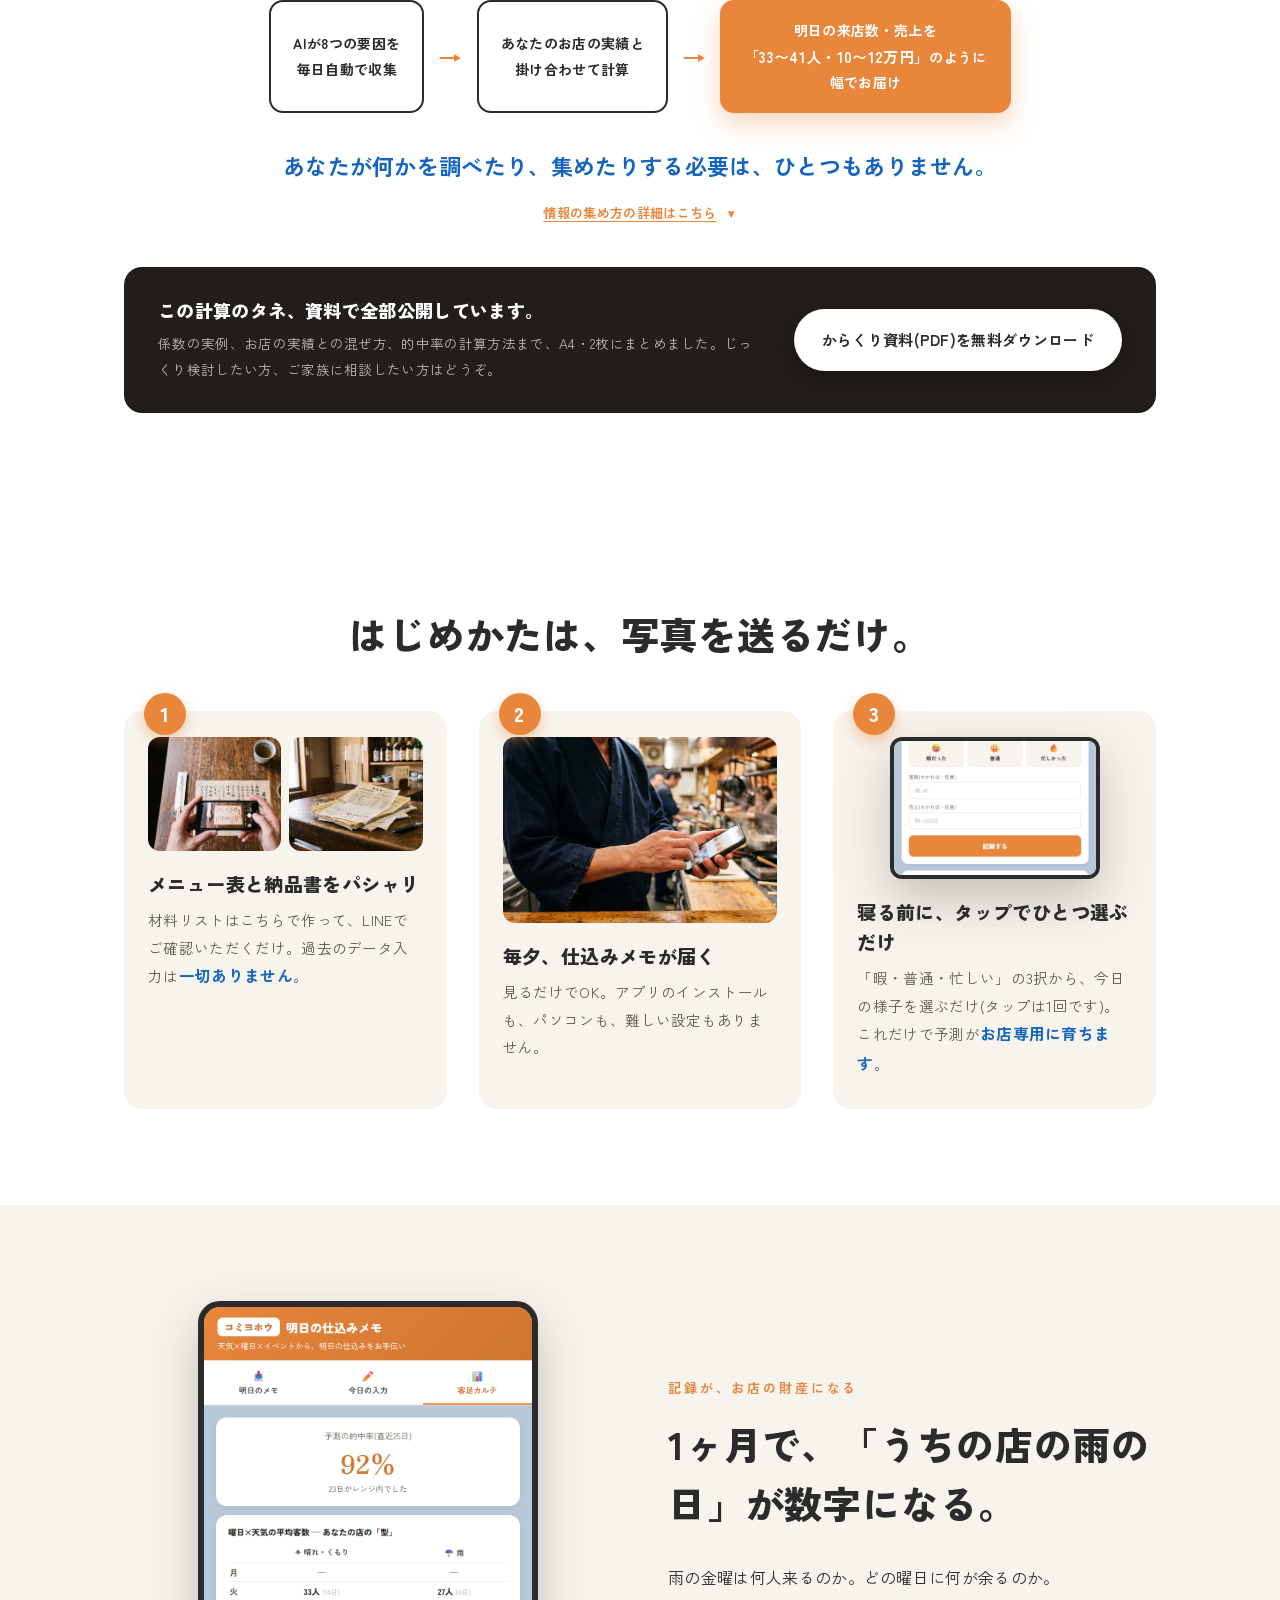
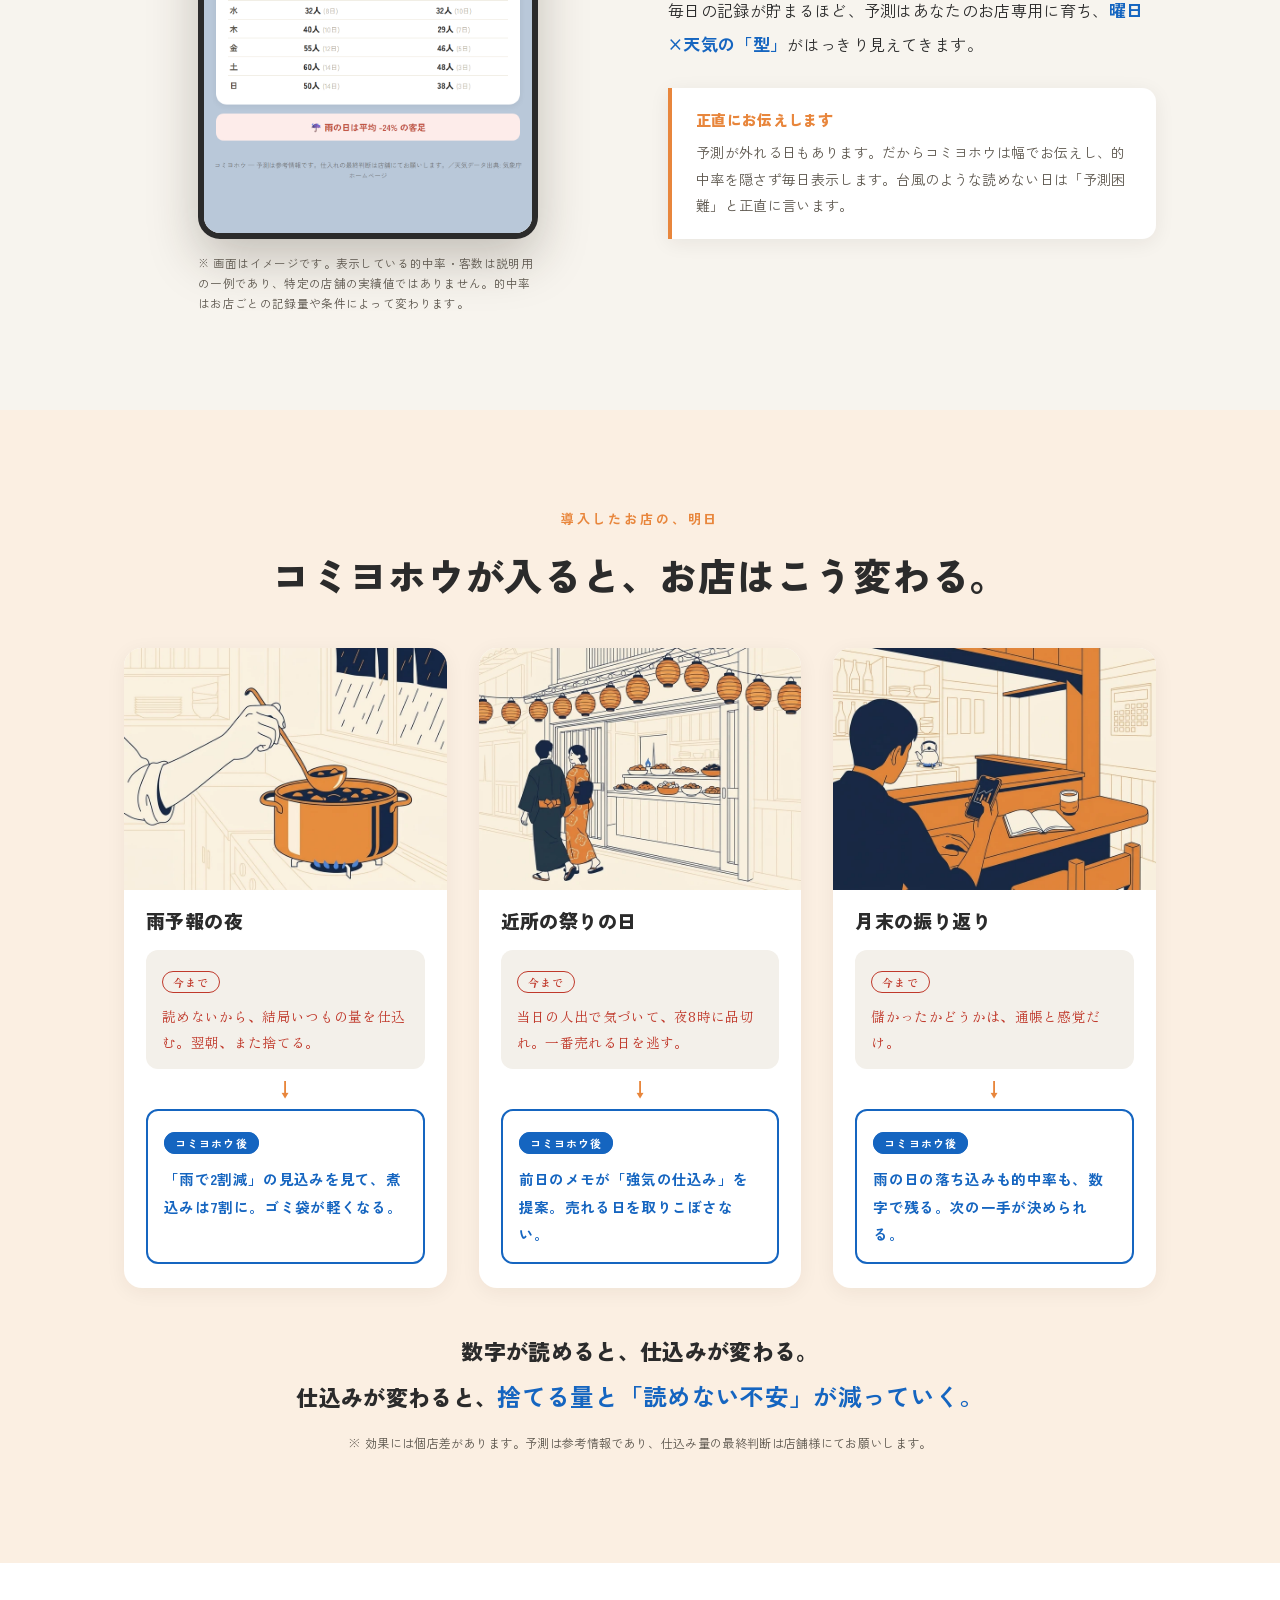
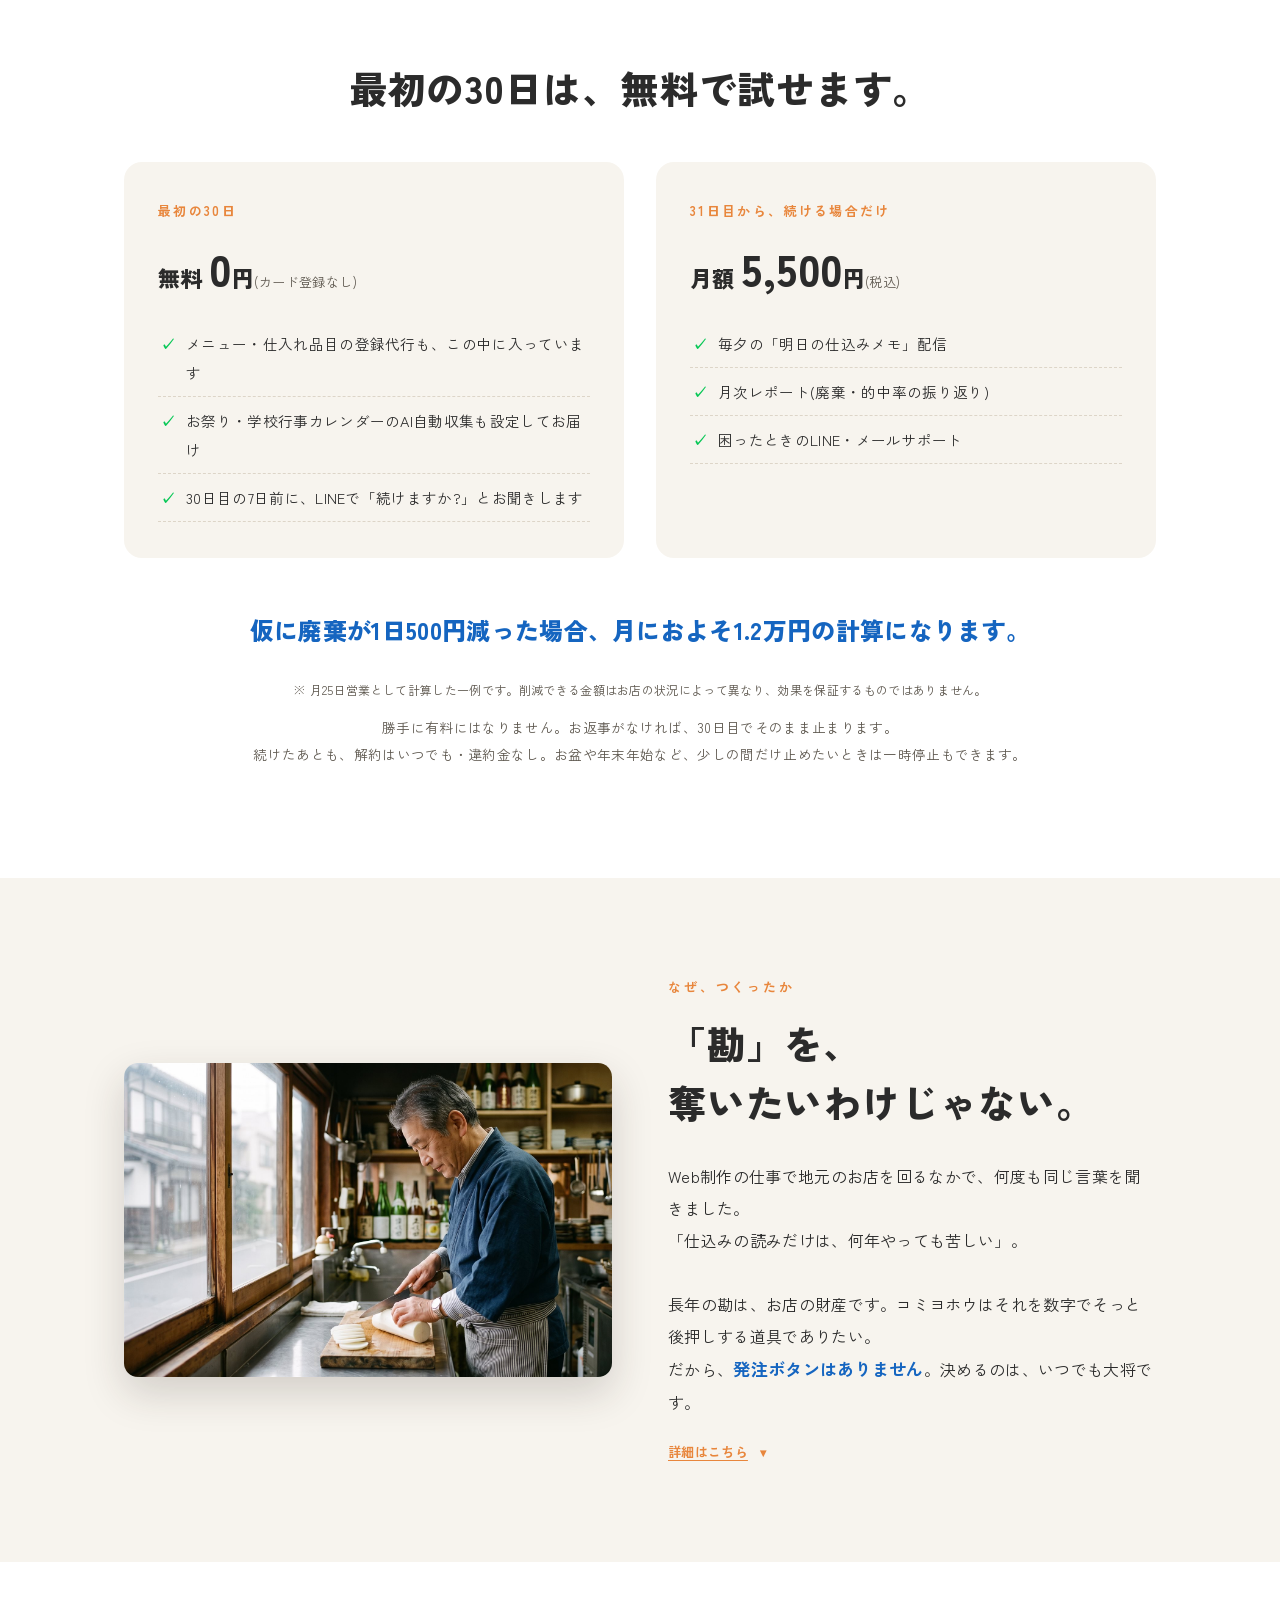
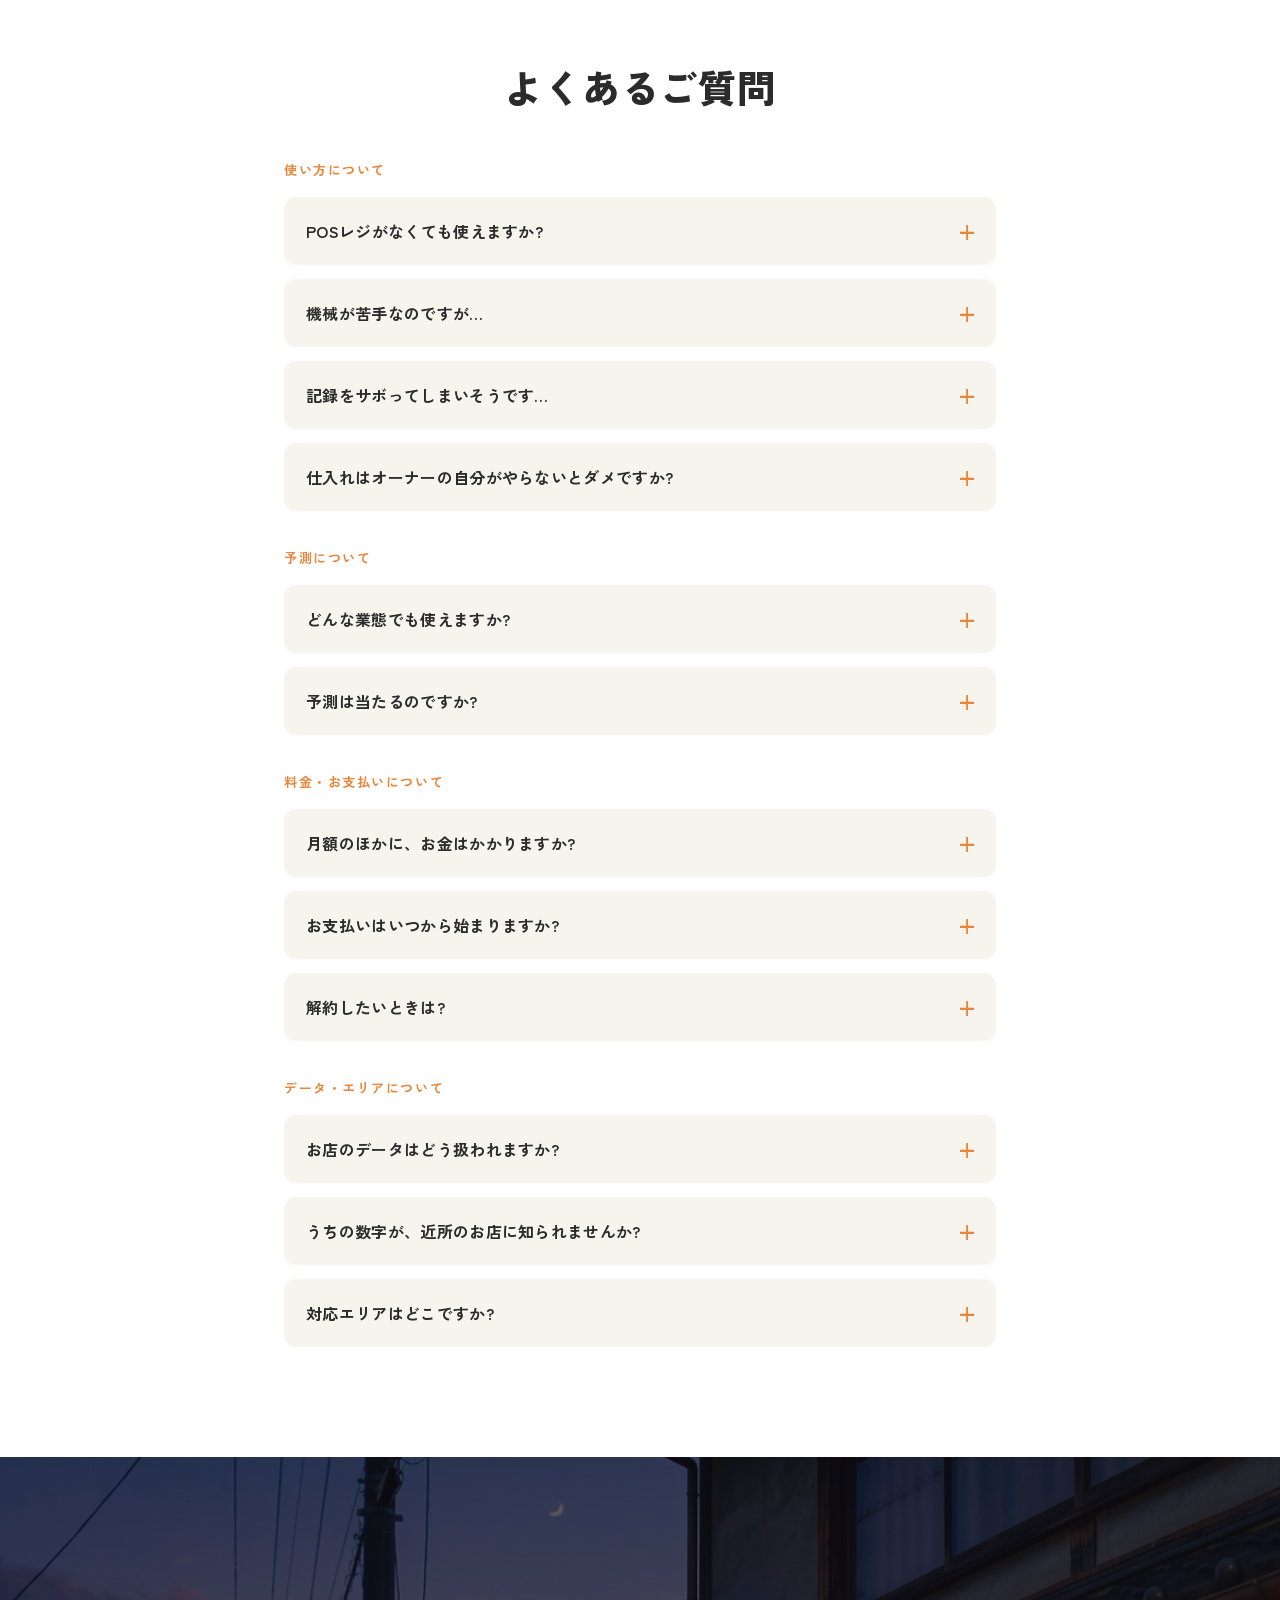
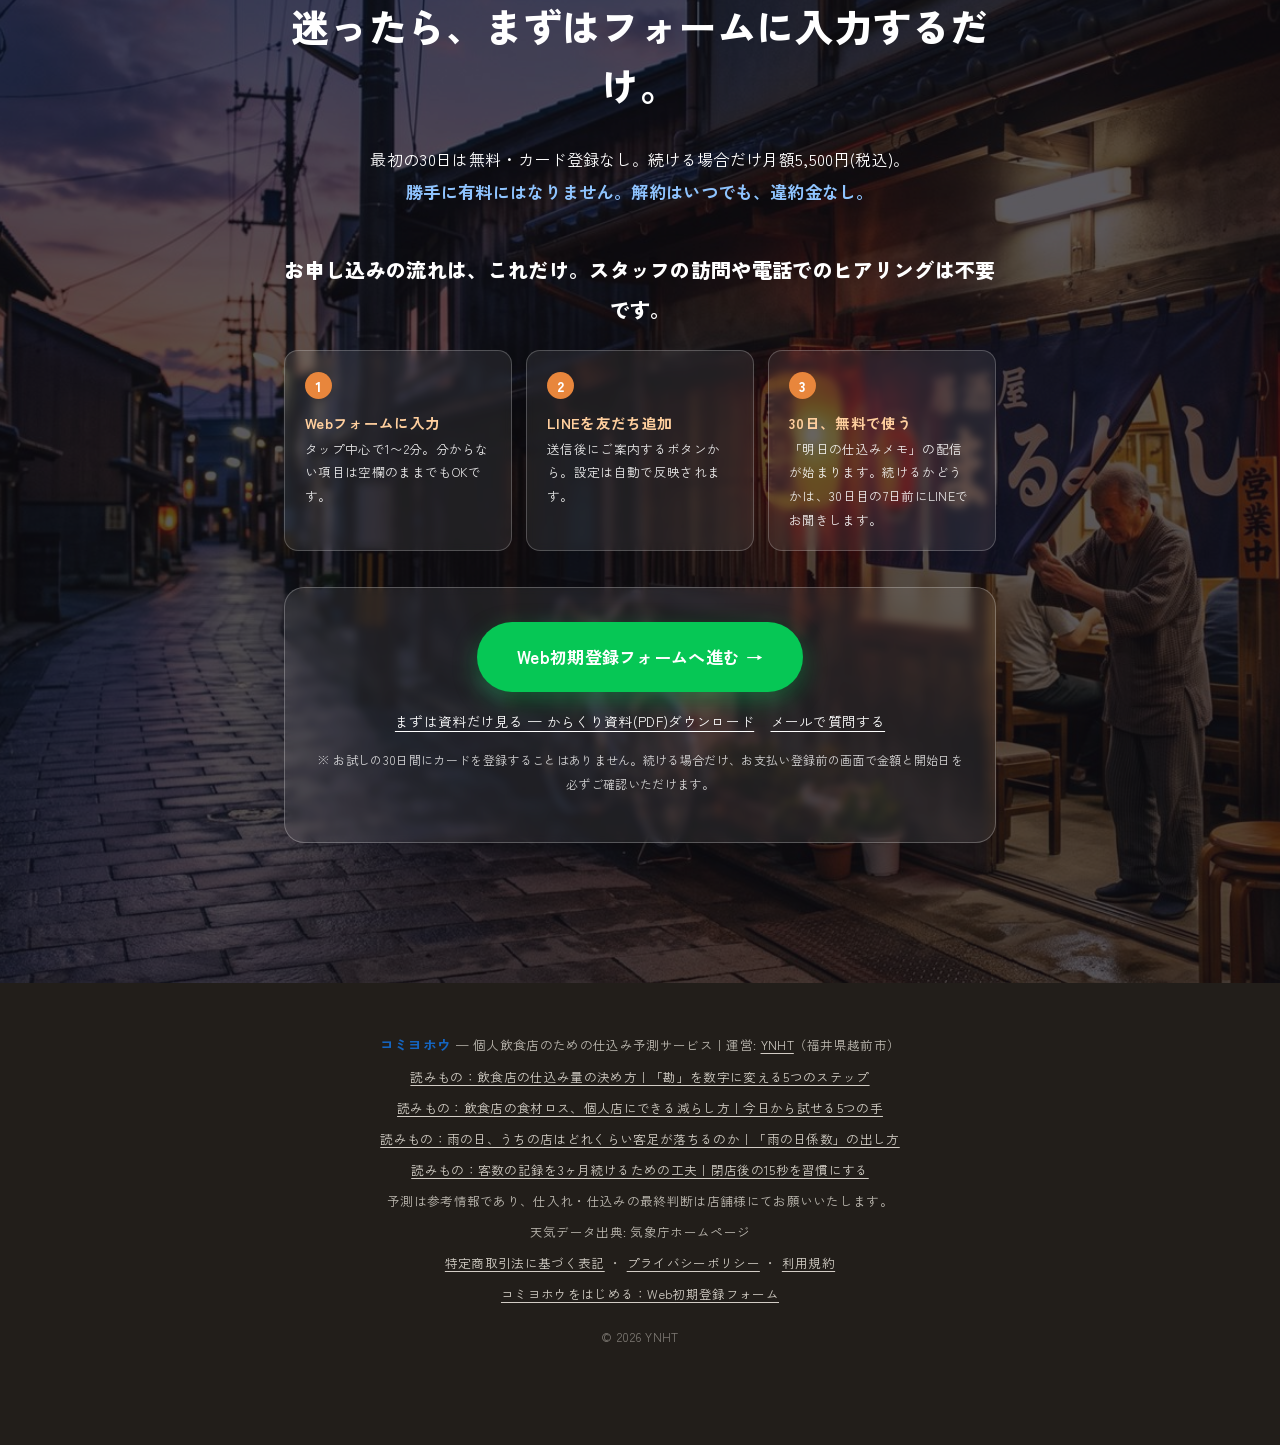
==== commit 61a0bf23: "価格改定：初期設定費をなくし、最初の30日を無料お試しに - 料金カード・FAQ・申込みの流れ・CTA・構造化データを「最初の30日は無料・カード登録なし、   続ける場合だけ月額5,500円」に。「" ====
--- a/index.html
+++ b/index.html
@@ -15,7 +15,7 @@
 <meta name="google-site-verification" content="o57pPs52WalkBfB1M2wYDwymHMkBsNehZSs5hRKKr_8" />
 <link rel="canonical" href="https://komiyohou.ynht-web.com/">
 <title>コミヨホウ｜明日の仕込み、コミヨホウに聞いてからにしませんか。</title>
-<meta name="description" content="客足を動かす8つの要因をAIが毎日自動で収集・分析し、「明日の来店みこみ・売上みこみ」を毎夕LINEにお届け。個人飲食店のための仕込み予測サービス。初期設定33,000円・月額5,500円、解約はいつでも違約金なし。">
+<meta name="description" content="客足を動かす8つの要因をAIが毎日自動で収集・分析し、「明日の来店みこみ・売上みこみ」を毎夕LINEにお届け。個人飲食店のための仕込み予測サービス。最初の30日は無料・カード登録なし。続ける場合だけ月額5,500円、解約はいつでも違約金なし。">
 <link rel="preconnect" href="https://fonts.googleapis.com">
 <link rel="preconnect" href="https://fonts.gstatic.com" crossorigin>
 <link href="https://fonts.googleapis.com/css2?family=Zen+Kaku+Gothic+New:wght@400;500;700;900&family=Zen+Old+Mincho:wght@600;700;900&display=swap" rel="stylesheet">
@@ -38,7 +38,7 @@
       <li>仕込みの迷いが消える</li>
     </ul>
     <a class="btn btn-line" href="hearing.html">Web初期登録フォームへ進む →</a>
-    <p class="micro">月額5,500円・記録は1日ひとタップ・解約はいつでも違約金なし</p>
+    <p class="micro">最初の30日は無料・カード登録なし・記録は1日ひとタップ</p>
   </div>
 </header>
 
@@ -255,19 +255,19 @@
 <!-- 10. 料金 -->
 <section class="price" id="price">
   <div class="wrap">
-    <h2 class="center">料金は、シンプルに2つだけ。</h2>
+    <h2 class="center">最初の30日は、<br class="sp">無料で試せます。</h2>
     <div class="grid2 price-grid">
       <div class="pcard reveal">
-        <p class="plabel">最初の1回だけ</p>
-        <h3>初期設定 <span class="yen">33,000</span>円<small>(税込)</small></h3>
+        <p class="plabel">最初の30日</p>
+        <h3>無料 <span class="yen">0</span>円<small>(カード登録なし)</small></h3>
         <ul>
-          <li>メニュー・仕入れ品目の登録を代行</li>
-          <li>お祭り・学校行事カレンダーのAI自動収集を設定</li>
-          <li>LINEの設定からお店ごとの調整まで、全部お任せ</li>
+          <li>メニュー・仕入れ品目の登録代行も、この中に入っています</li>
+          <li>お祭り・学校行事カレンダーのAI自動収集も設定してお届け</li>
+          <li>30日目の7日前に、LINEで「続けますか?」とお聞きします</li>
         </ul>
       </div>
       <div class="pcard reveal">
-        <p class="plabel">続ける場合</p>
+        <p class="plabel">31日目から、続ける場合だけ</p>
         <h3>月額 <span class="yen">5,500</span>円<small>(税込)</small></h3>
         <ul>
           <li>毎夕の「明日の仕込みメモ」配信</li>
@@ -278,7 +278,7 @@
     </div>
     <p class="anchor-note reveal">仮に廃棄が1日500円減った場合、<br class="sp">月におよそ1.2万円の計算になります。</p>
     <p class="micro center">※ 月25日営業として計算した一例です。削減できる金額はお店の状況によって異なり、効果を保証するものではありません。</p>
-    <p class="free-note reveal">解約はいつでも・違約金なし。<br>お盆や年末年始など、少しの間だけ止めたいときは一時停止もできます。</p>
+    <p class="free-note reveal">勝手に有料にはなりません。お返事がなければ、30日目でそのまま止まります。<br>続けたあとも、解約はいつでも・違約金なし。お盆や年末年始など、少しの間だけ止めたいときは一時停止もできます。</p>
   </div>
 </section>
 
@@ -315,8 +315,8 @@
     <details class="reveal"><summary>予測は当たるのですか?</summary><p>ピンポイントの数字を毎日当てることはできません。だから「33〜41人」のように幅でお伝えし、的中率を毎日表示します。読めない日は「予測困難」と正直にお伝えします。</p></details>
 
     <p class="faq-cat">料金・お支払いについて</p>
-    <details class="reveal"><summary>初期設定と月額のほかに、お金はかかりますか?</summary><p>かかりません。費用は初期設定33,000円と月額5,500円(どちらも税込)だけです。LINEは無料アプリのまま使え、機材の購入も、アプリ代も、更新料もありません。</p></details>
-    <details class="reveal"><summary>お支払いはいつから始まりますか?</summary><p>Webフォーム送信後の案内画面でカードをご登録いただいた時点からです。初期設定費33,000円はその場で、月額5,500円は翌月分から発生します。登録前の画面で金額を必ずご確認いただけるので、想定外の請求が発生することはありません。</p></details>
+    <details class="reveal"><summary>月額のほかに、お金はかかりますか?</summary><p>かかりません。初期設定の費用はいただいておらず、最初の30日は無料です。続ける場合にかかるのは月額5,500円(税込)だけです。LINEは無料アプリのまま使え、機材の購入も、アプリ代も、更新料もありません。</p></details>
+    <details class="reveal"><summary>お支払いはいつから始まりますか?</summary><p>31日目からです。最初の30日は無料で、カードの登録もいりません。30日目の7日前からLINEで「続けますか?」とお聞きし、「継続する」とお返事いただいた場合だけ、お支払い登録をご案内します。お返事がない場合や「やめる」とお返事いただいた場合は、30日目で配信が止まり、料金は一切かかりません。</p></details>
     <details class="reveal"><summary>解約したいときは?</summary><p>いつでも解約できます。当月末までのお申し出で、翌月分からの料金は発生しません。違約金もありません。お盆や年末年始など少しの間だけ止めたい場合は、LINEで「一時停止」と送ればカード再登録なしで手軽に休止・再開できます。</p></details>
 
     <p class="faq-cat">データ・エリアについて</p>
@@ -331,18 +331,18 @@
   <div class="cta-bg" role="img" aria-label="夕暮れどき、灯りのともった小さな居酒屋の店先"></div>
   <div class="wrap narrow reveal">
     <h2>迷ったら、<br class="sp">まずはフォームに入力するだけ。</h2>
-    <p class="cta-lead">初期設定費33,000円・月額5,500円(いずれも税込)。<br>
-    <strong>解約はいつでも、違約金なし。</strong></p>
+    <p class="cta-lead">最初の30日は無料・カード登録なし。続ける場合だけ月額5,500円(税込)。<br>
+    <strong>勝手に有料にはなりません。解約はいつでも、違約金なし。</strong></p>
     <p class="flow-title">お申し込みの流れは、これだけ。スタッフの訪問や電話でのヒアリングは不要です。</p>
     <div class="flow3">
       <div class="fl reveal"><span>1</span><p><strong>Webフォームに入力</strong><br>タップ中心で1〜2分。分からない項目は空欄のままでもOKです。</p></div>
       <div class="fl reveal"><span>2</span><p><strong>LINEを友だち追加</strong><br>送信後にご案内するボタンから。設定は自動で反映されます。</p></div>
-      <div class="fl reveal"><span>3</span><p><strong>お支払いを登録</strong><br>カード登録で完了。翌日から「明日の仕込みメモ」の配信が始まります。</p></div>
+      <div class="fl reveal"><span>3</span><p><strong>30日、無料で使う</strong><br>「明日の仕込みメモ」の配信が始まります。続けるかどうかは、30日目の7日前にLINEでお聞きします。</p></div>
     </div>
     <div class="entry-box">
       <a class="btn btn-line" href="hearing.html">Web初期登録フォームへ進む →</a>
       <br><a class="dl-link" href="komiyohou_karakuri.pdf" download="コミヨホウのからくり資料.pdf">まずは資料だけ見る — からくり資料(PDF)ダウンロード</a><span>　<a class="dl-link" id="mailLink" href="mailto:ynht.webdesign@gmail.com">メールで質問する</a></span>
-      <p class="micro">※ 料金はフォーム送信後、お支払い登録前の画面で必ずご確認いただけます。想定外の請求が発生することはありません。</p>
+      <p class="micro">※ お試しの30日間にカードを登録することはありません。続ける場合だけ、お支払い登録前の画面で金額と開始日を必ずご確認いただけます。</p>
     </div>
   </div>
 </section>
@@ -428,7 +428,7 @@
     "@type": "Offer",
     "price": "5500",
     "priceCurrency": "JPY",
-    "description": "月額利用料5,500円（税込）。別途、初期設定費33,000円（税込・最初の1回のみ）。"
+    "description": "月額利用料5,500円（税込）。最初の30日は無料（カード登録不要）。初期設定費はかかりません。"
   }
 }
 </script>
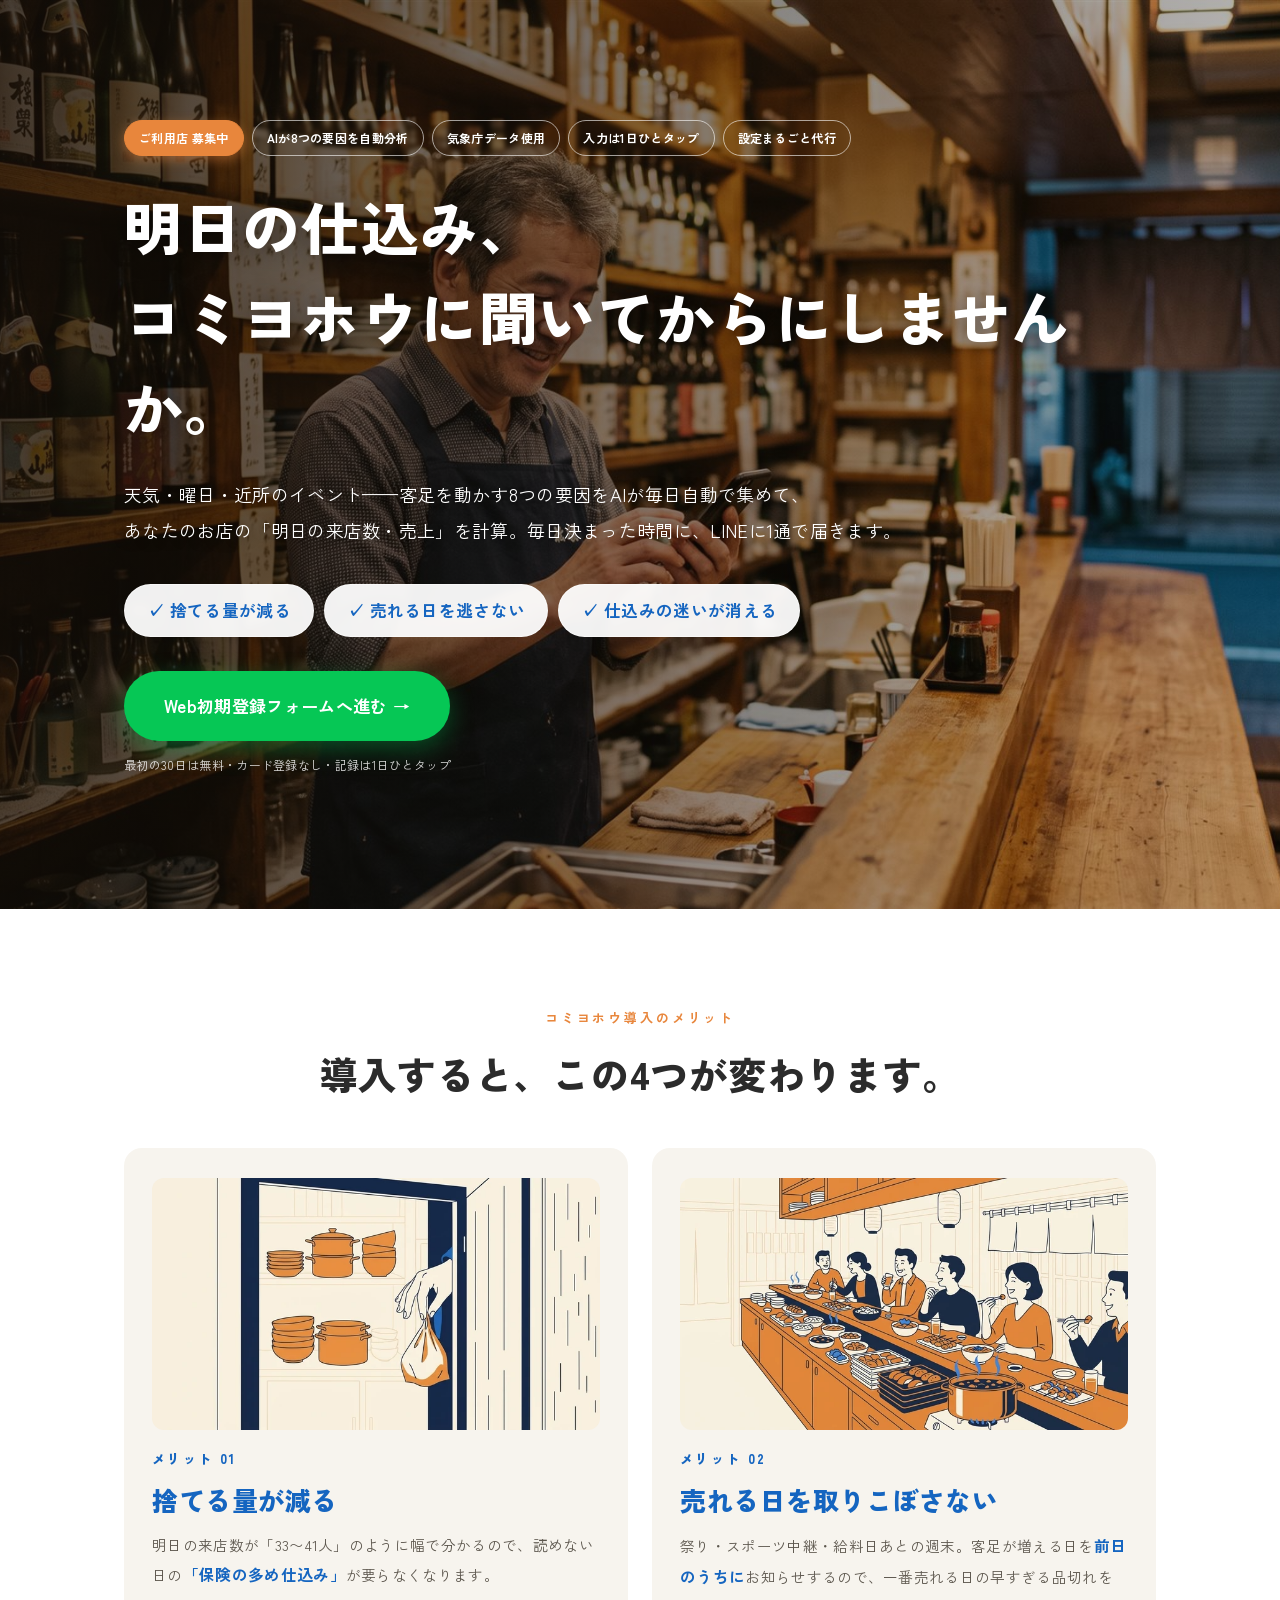
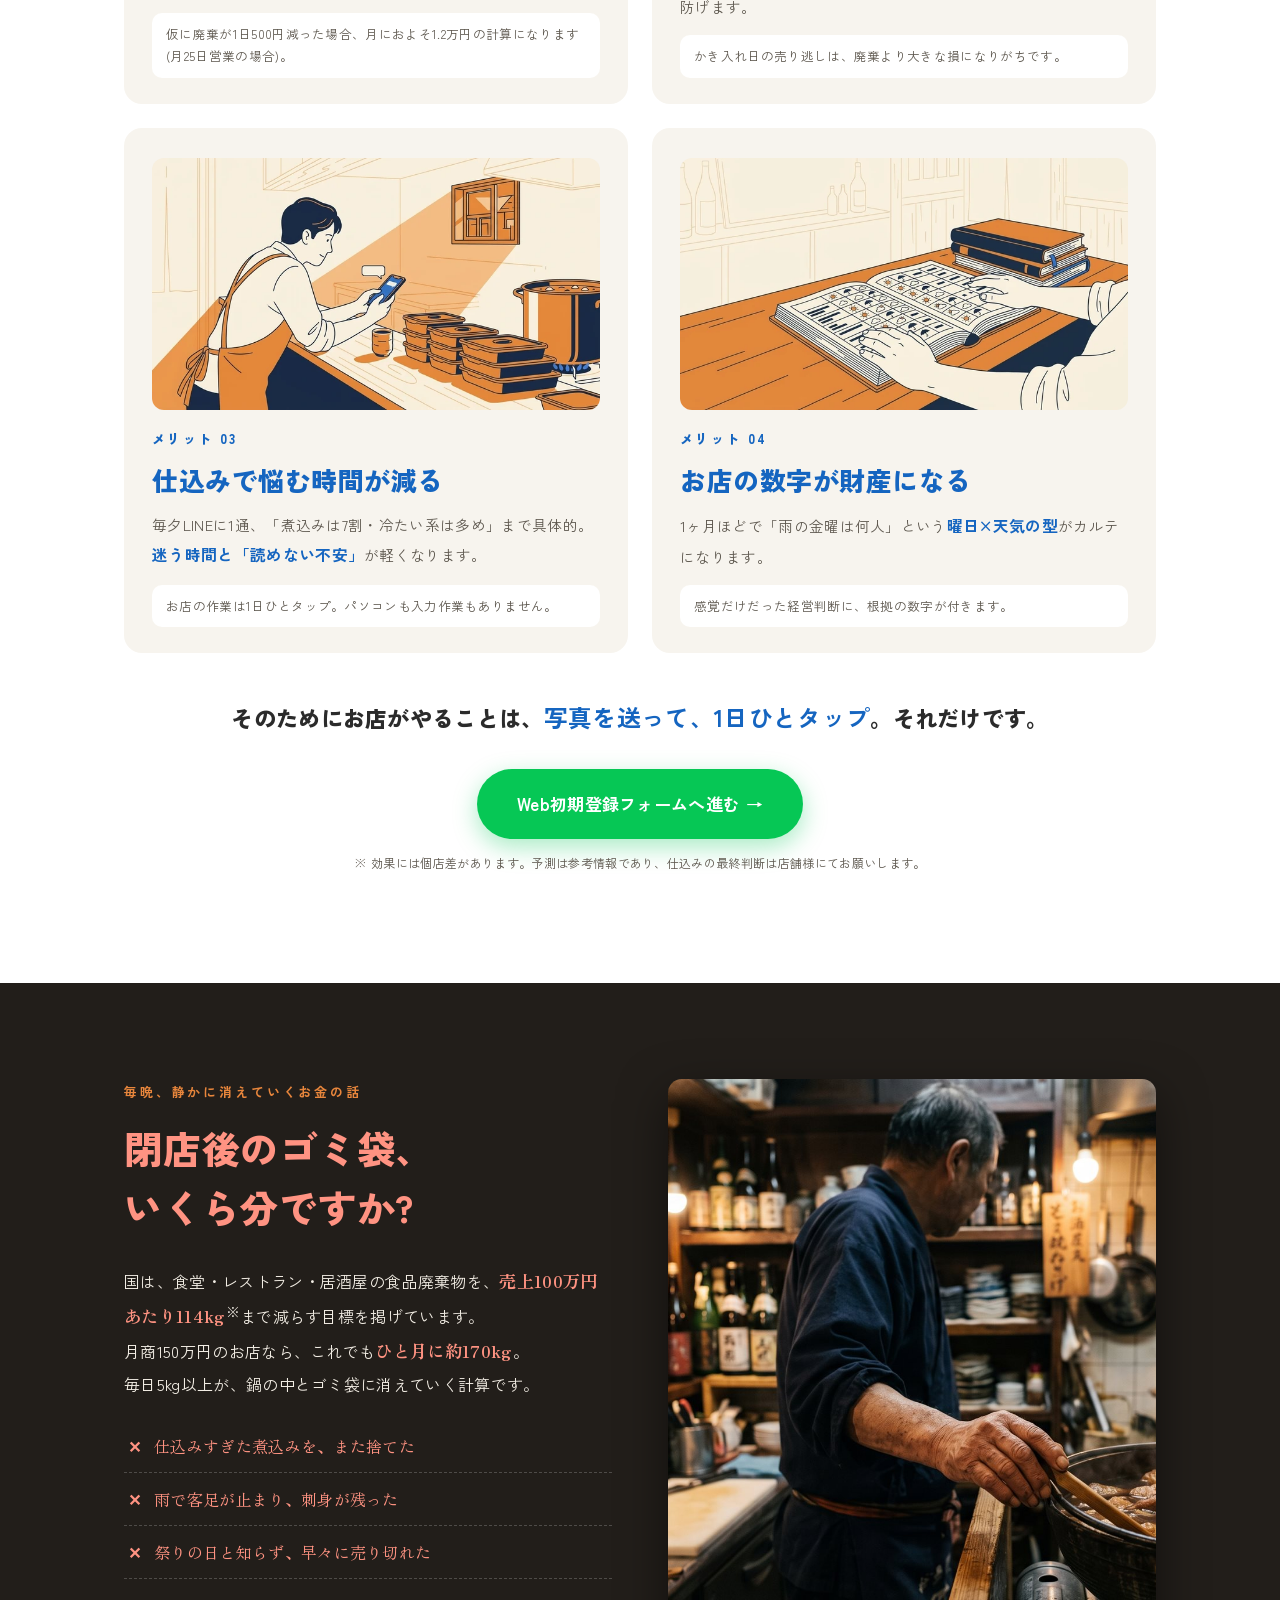
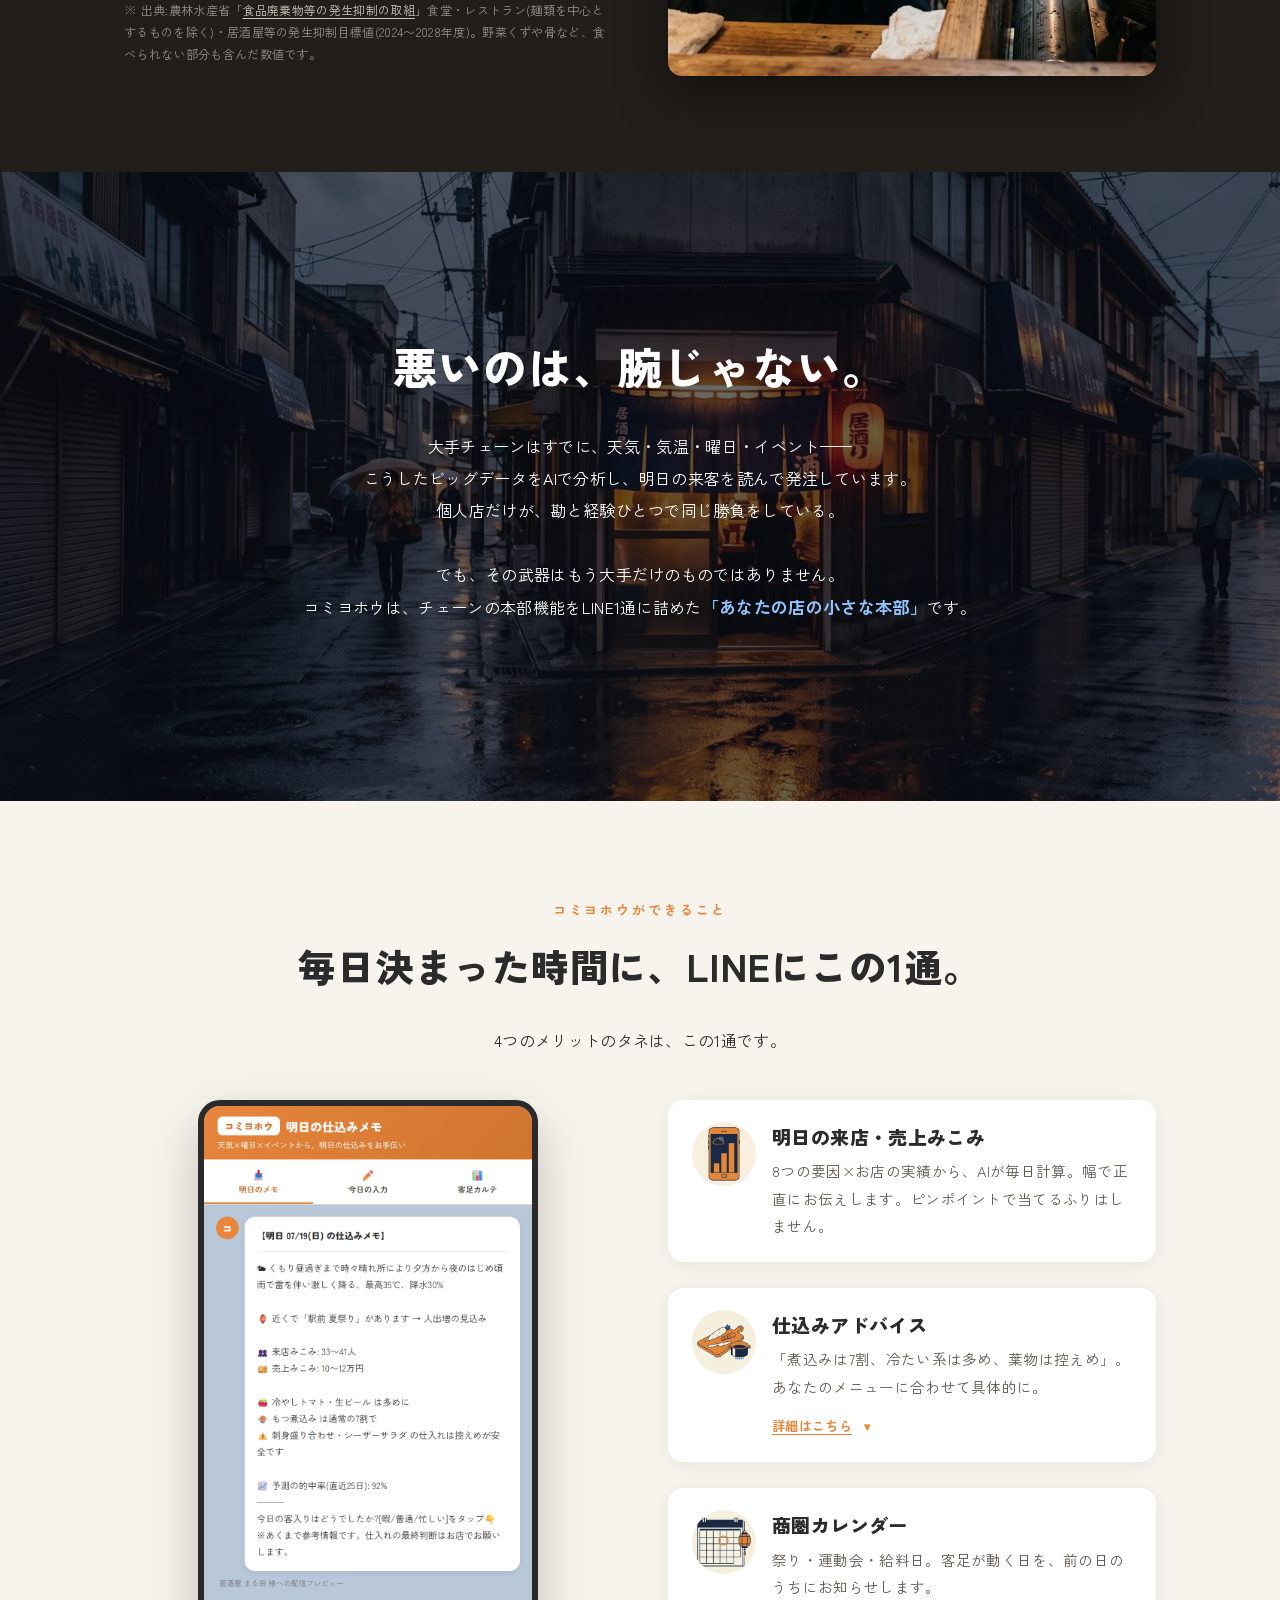
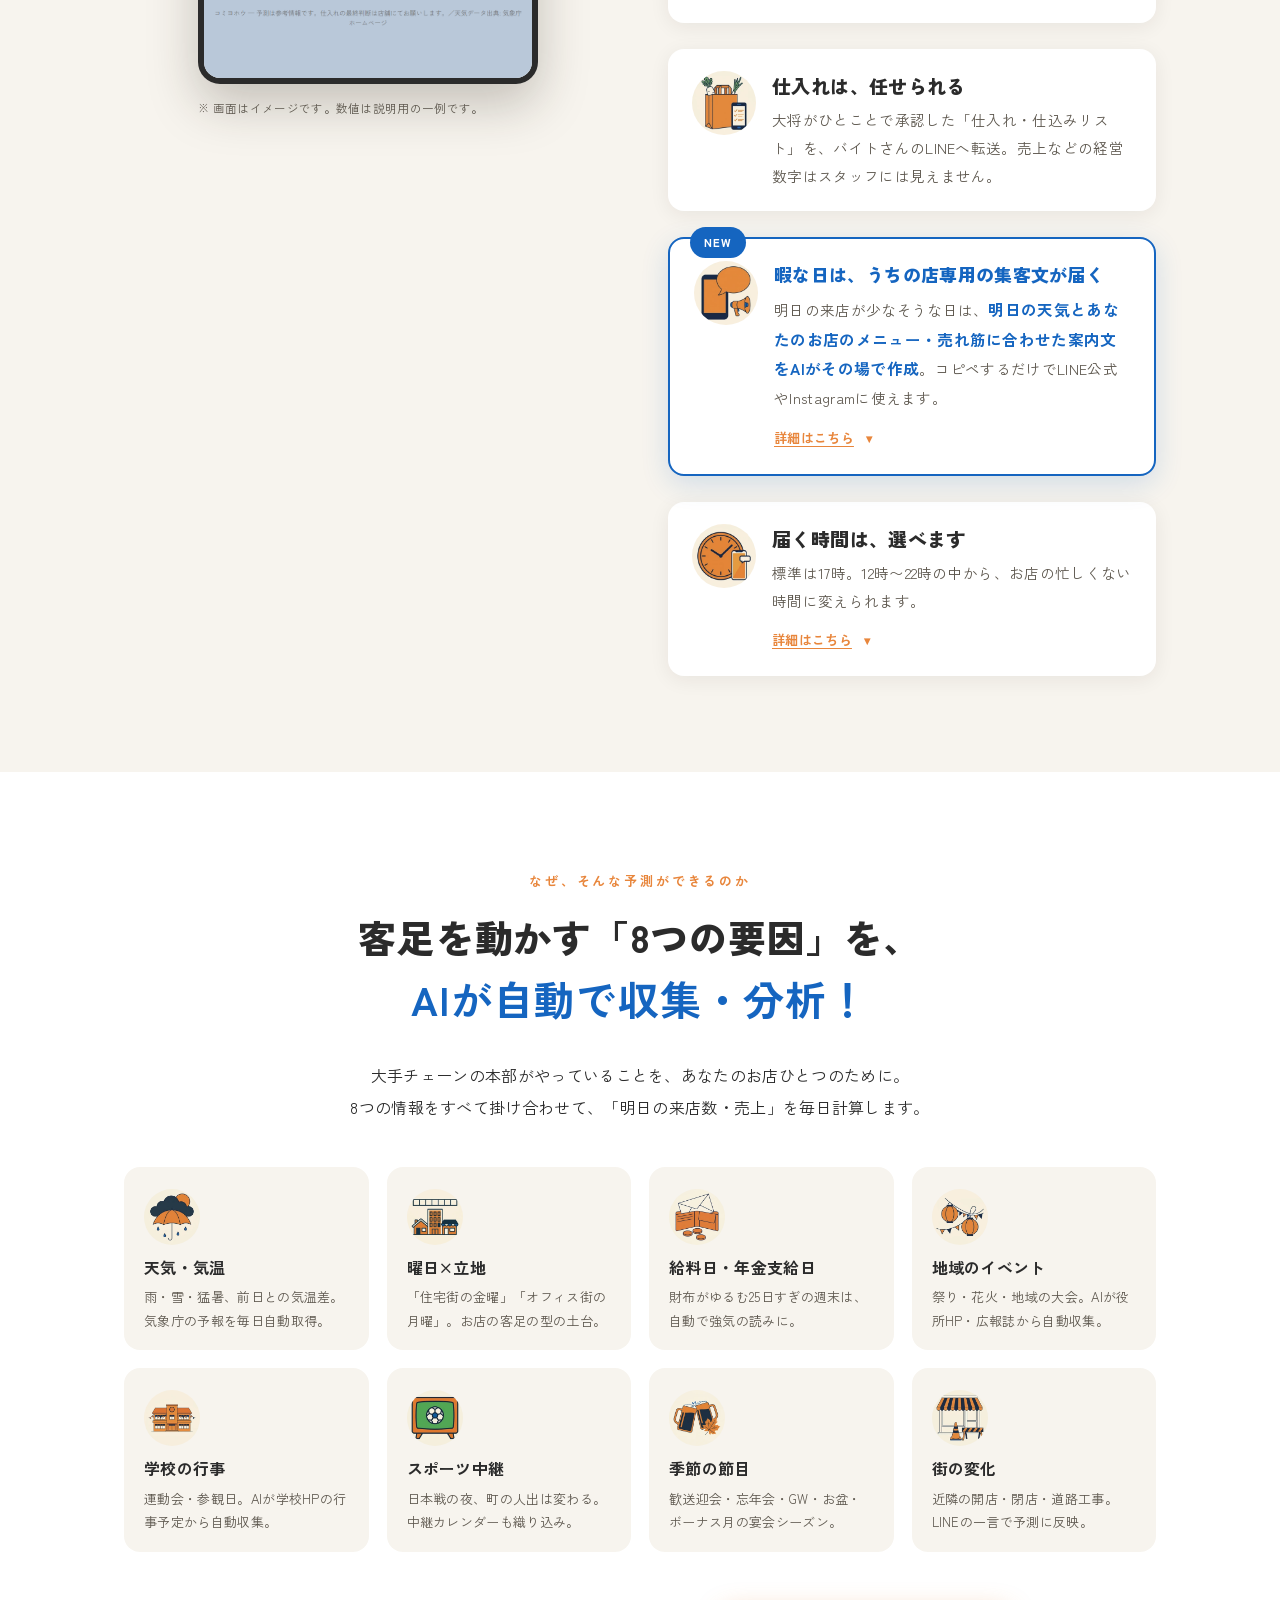
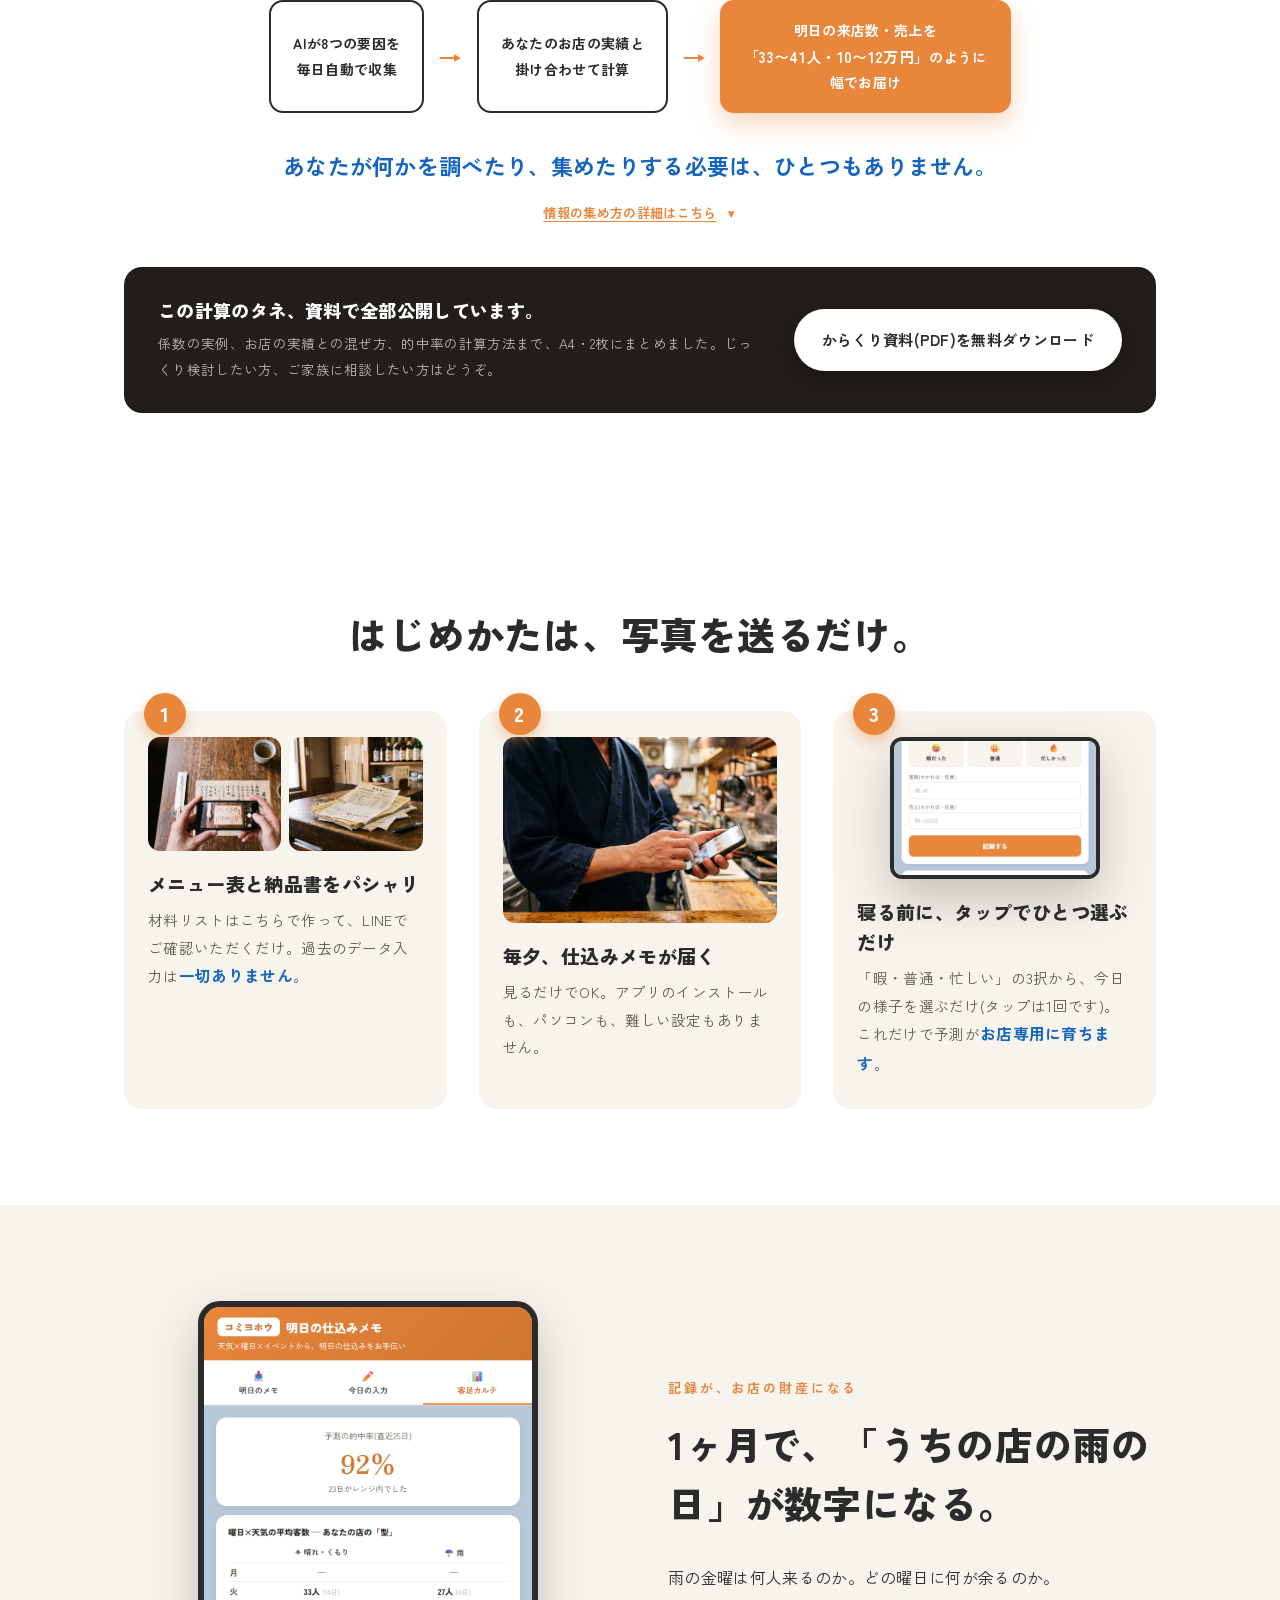
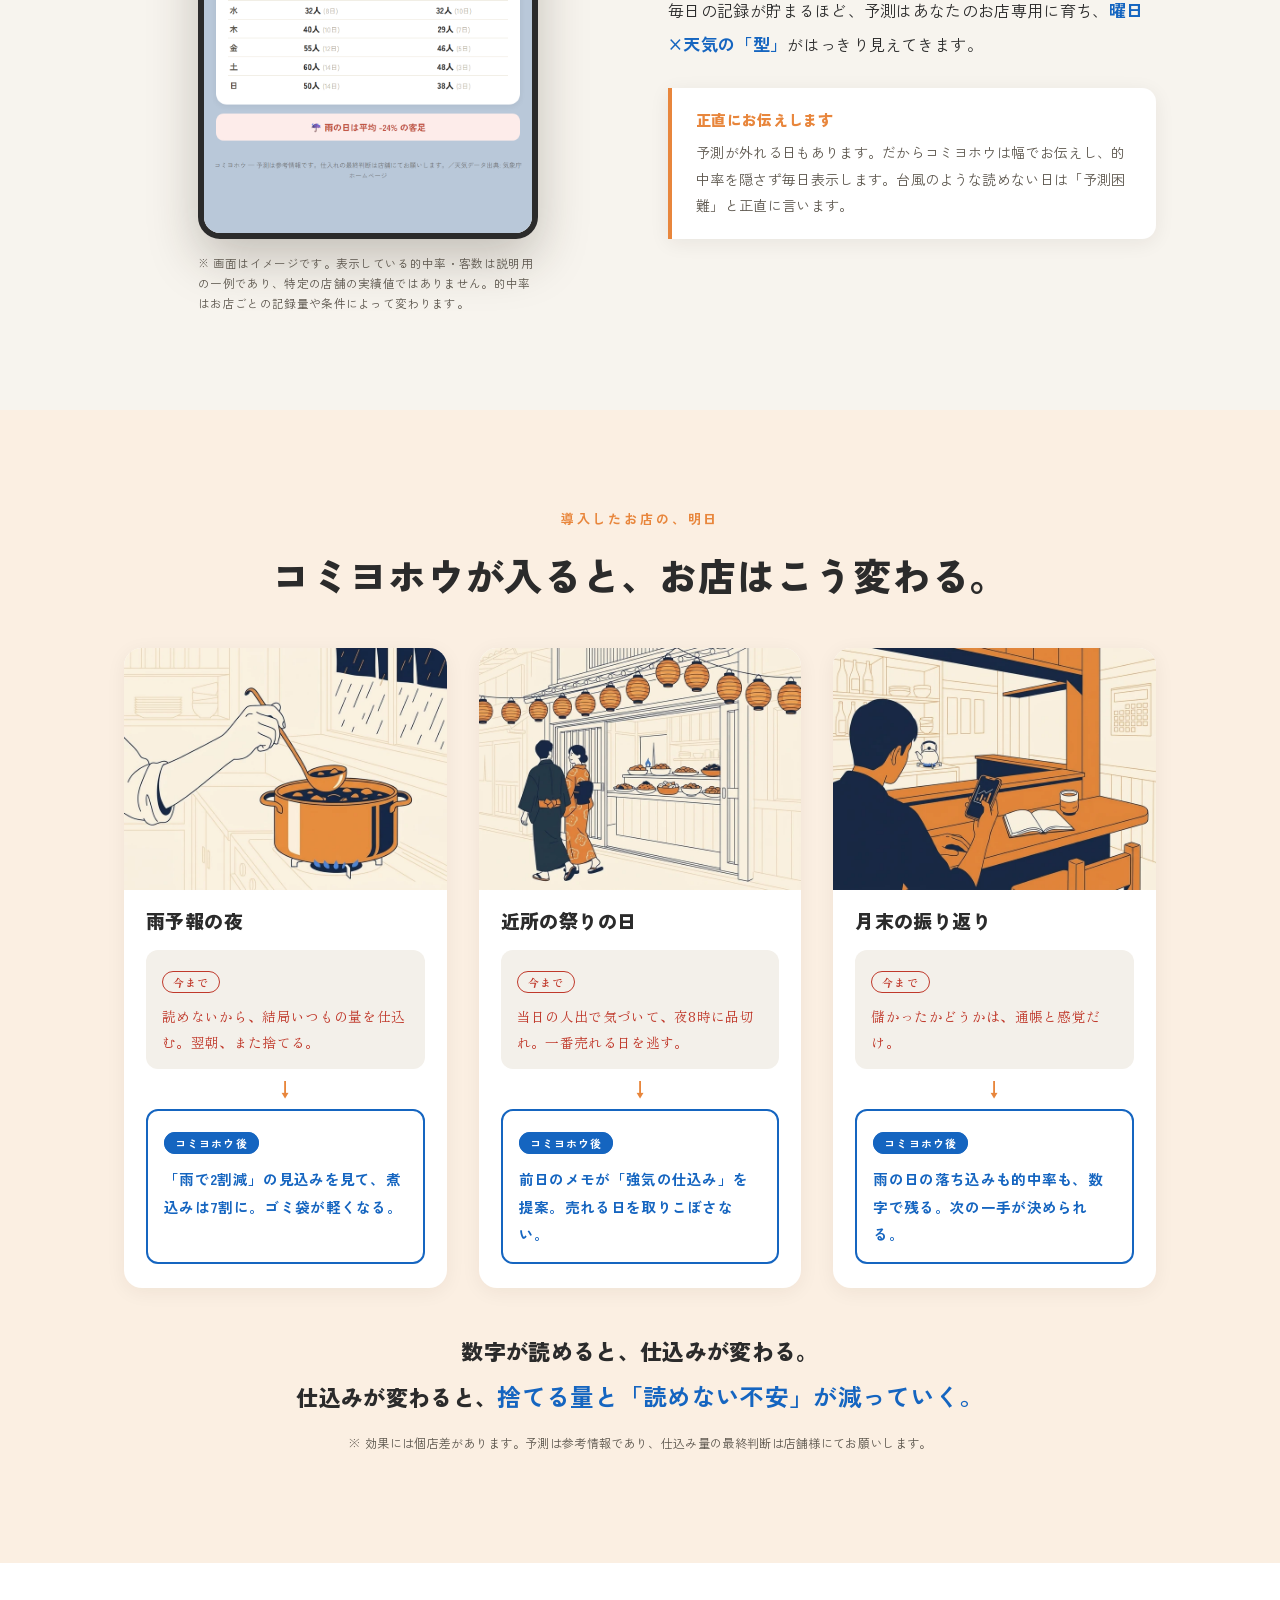
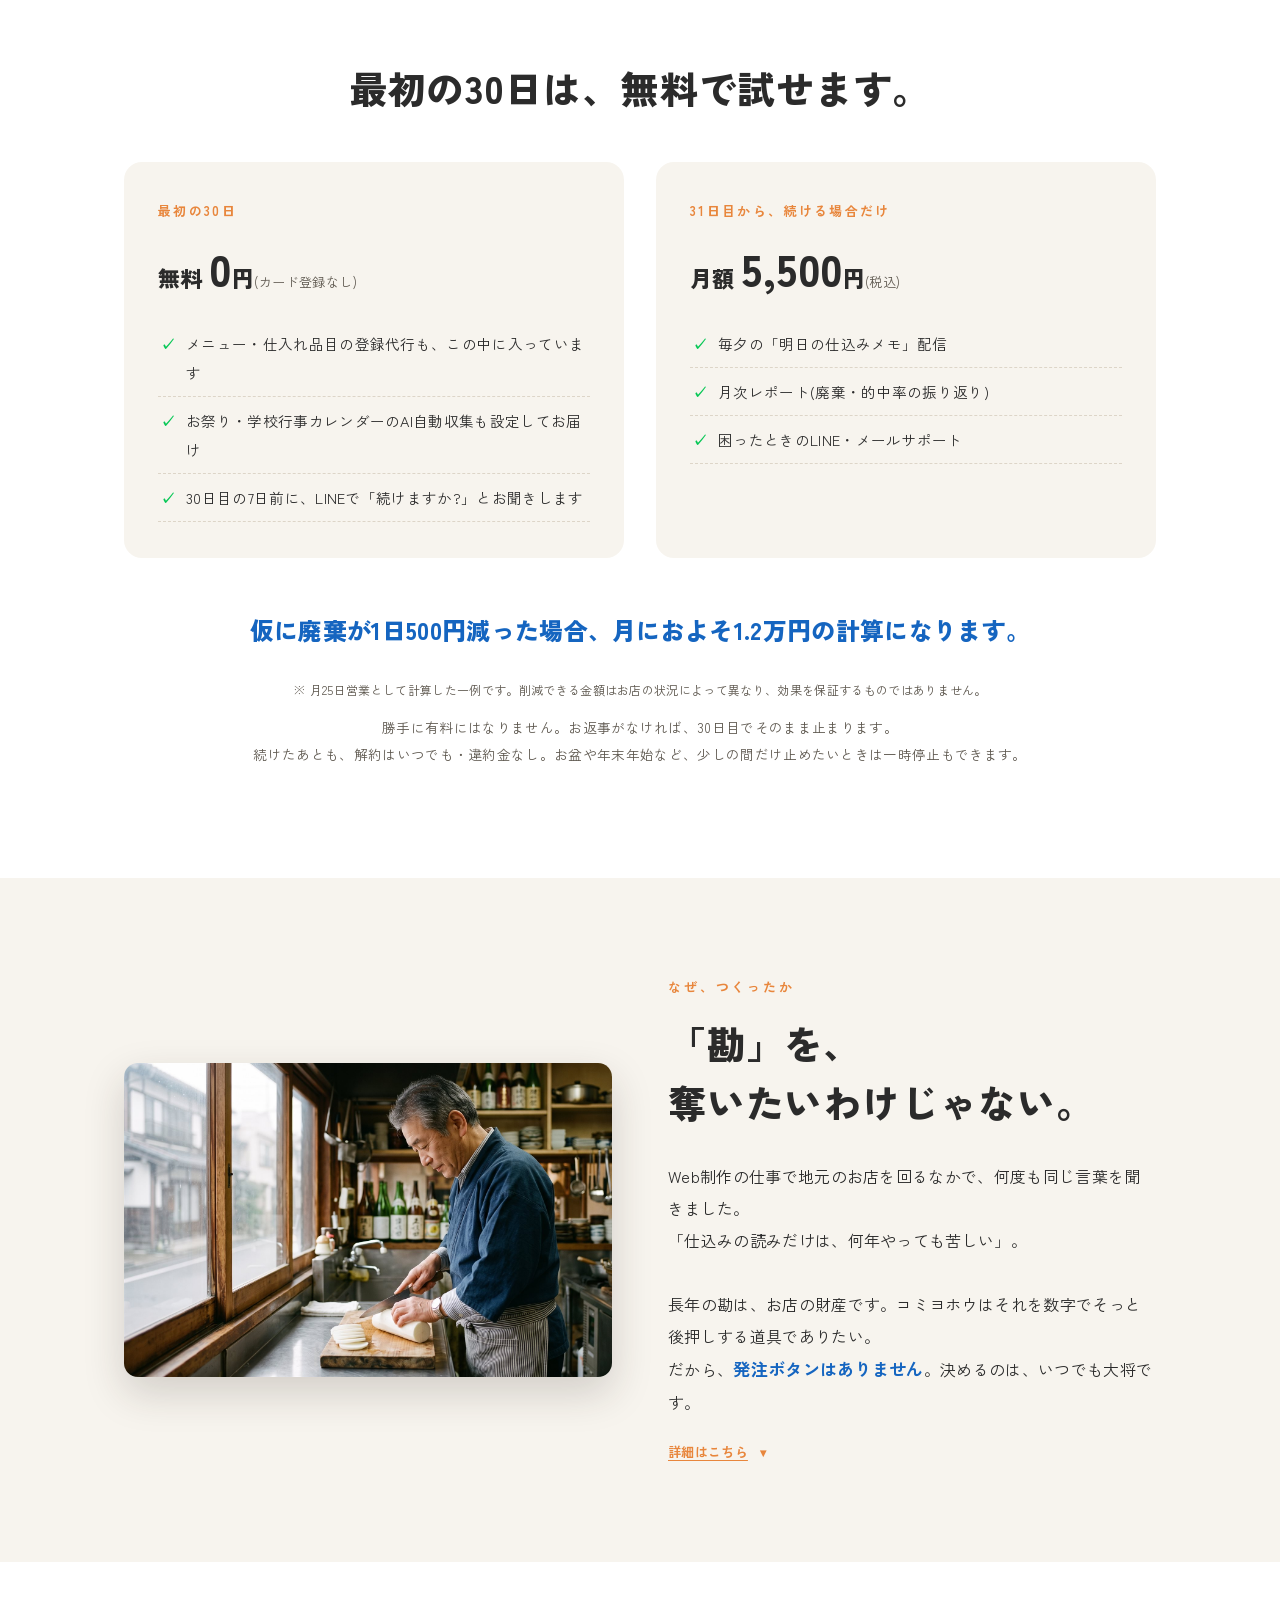
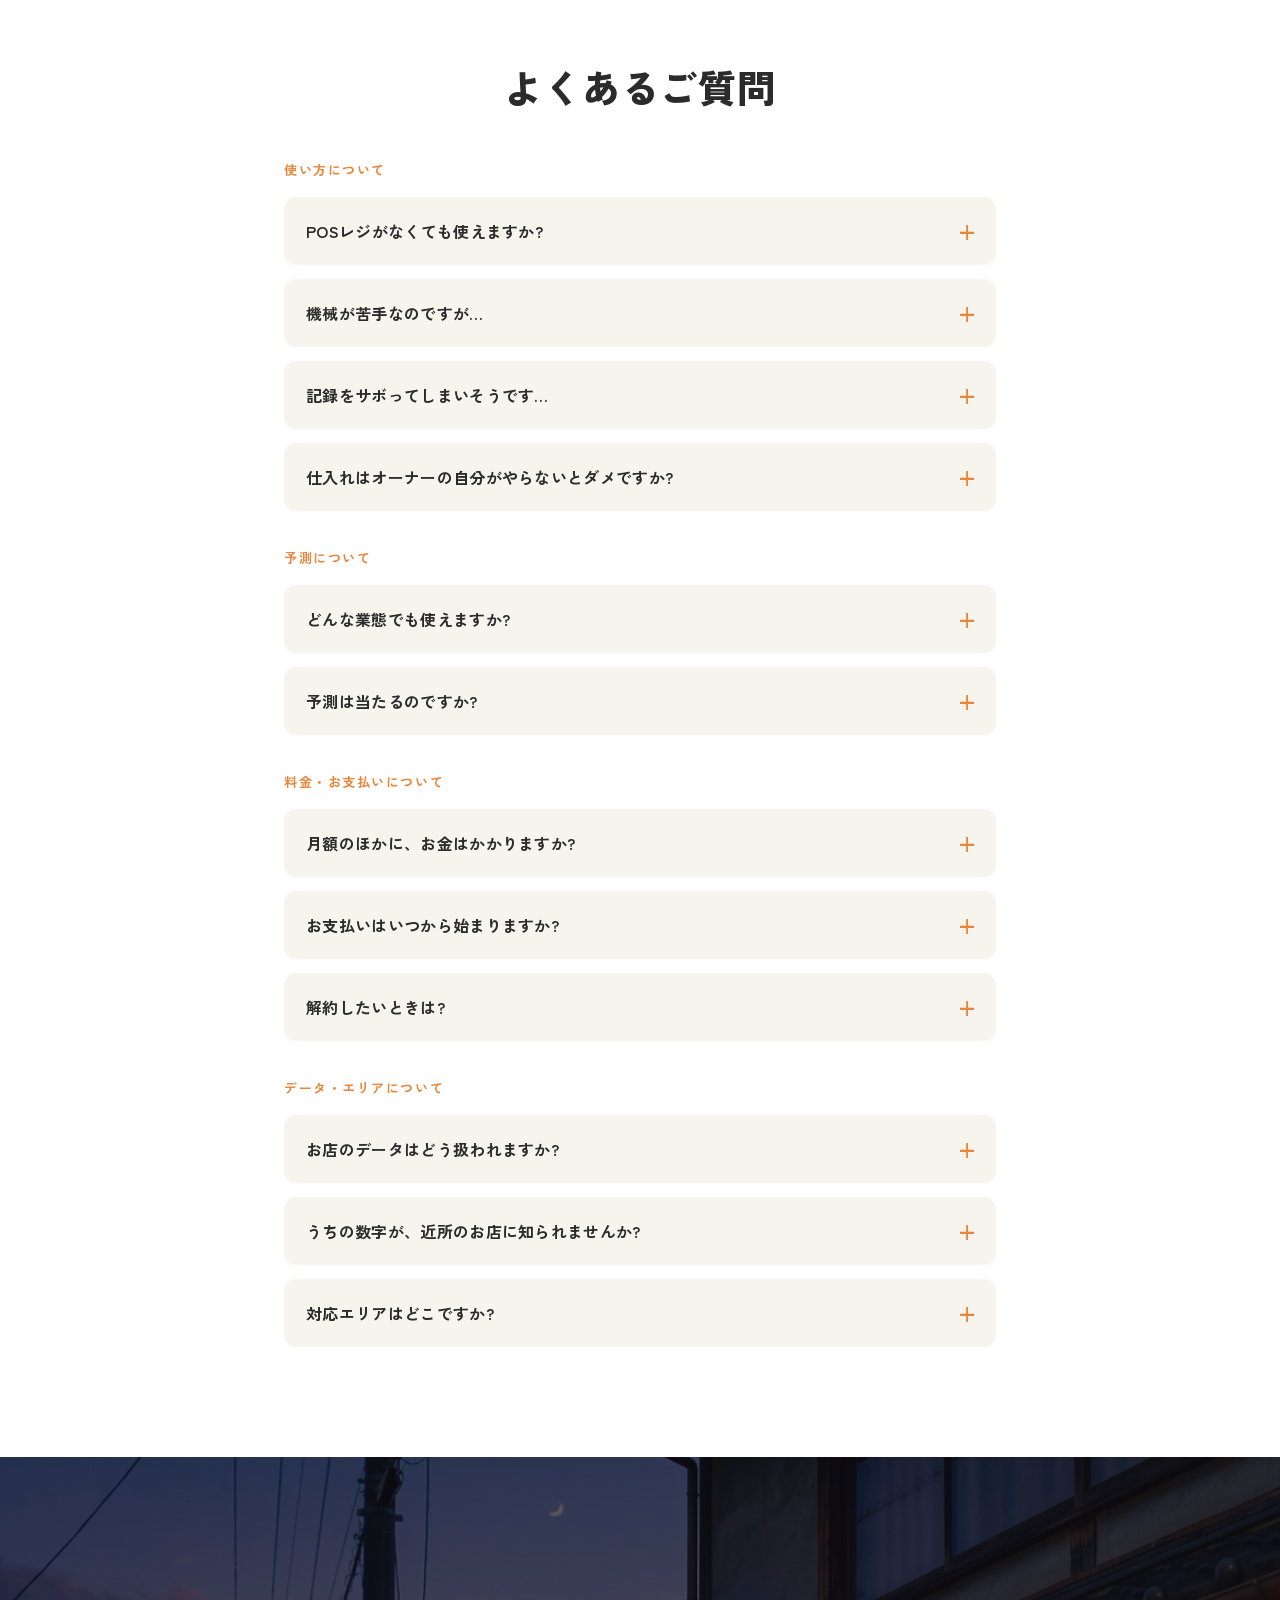
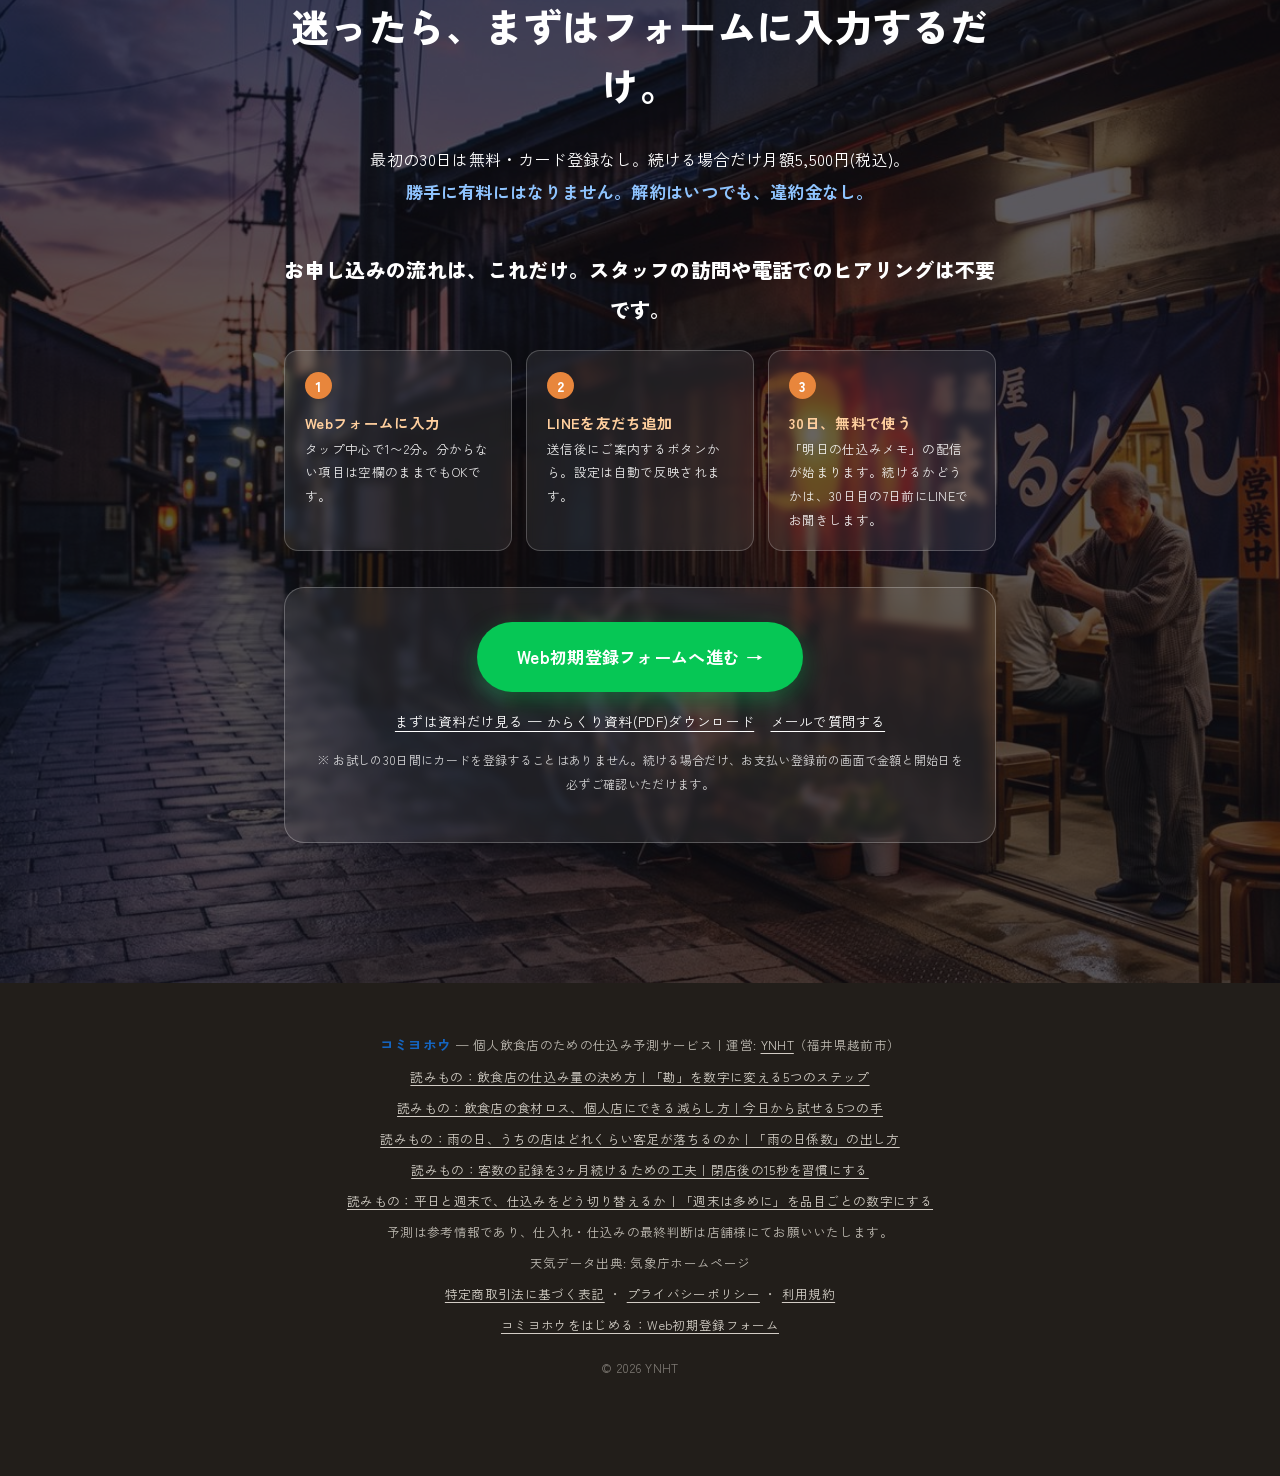
==== commit abbc58aa: "記事追加：平日と週末で、仕込みをどう切り替えるか Co-Authored-By: Claude Opus 5 (1M context) <noreply@anthropic.com>" ====
--- a/index.html
+++ b/index.html
@@ -353,6 +353,7 @@
   <p><a href="blog/shokuzai-loss.html">読みもの：飲食店の食材ロス、個人店にできる減らし方｜今日から試せる5つの手</a></p>
   <p><a href="blog/ame-no-hi-kyakuashi.html">読みもの：雨の日、うちの店はどれくらい客足が落ちるのか｜「雨の日係数」の出し方</a></p>
   <p><a href="blog/kyakusuu-kiroku-tsuzukeru.html">読みもの：客数の記録を3ヶ月続けるための工夫｜閉店後の15秒を習慣にする</a></p>
+  <p><a href="blog/heijitsu-shuumatsu-shikomi.html">読みもの：平日と週末で、仕込みをどう切り替えるか｜「週末は多めに」を品目ごとの数字にする</a></p>
   <p>予測は参考情報であり、仕入れ・仕込みの最終判断は店舗様にてお願いいたします。</p>
   <p>天気データ出典: 気象庁ホームページ</p>
   <p id="legalNote"><a href="legal.html#tokushoho">特定商取引法に基づく表記</a> ・ <a href="legal.html#privacy">プライバシーポリシー</a> ・ <a href="legal.html#terms">利用規約</a></p>
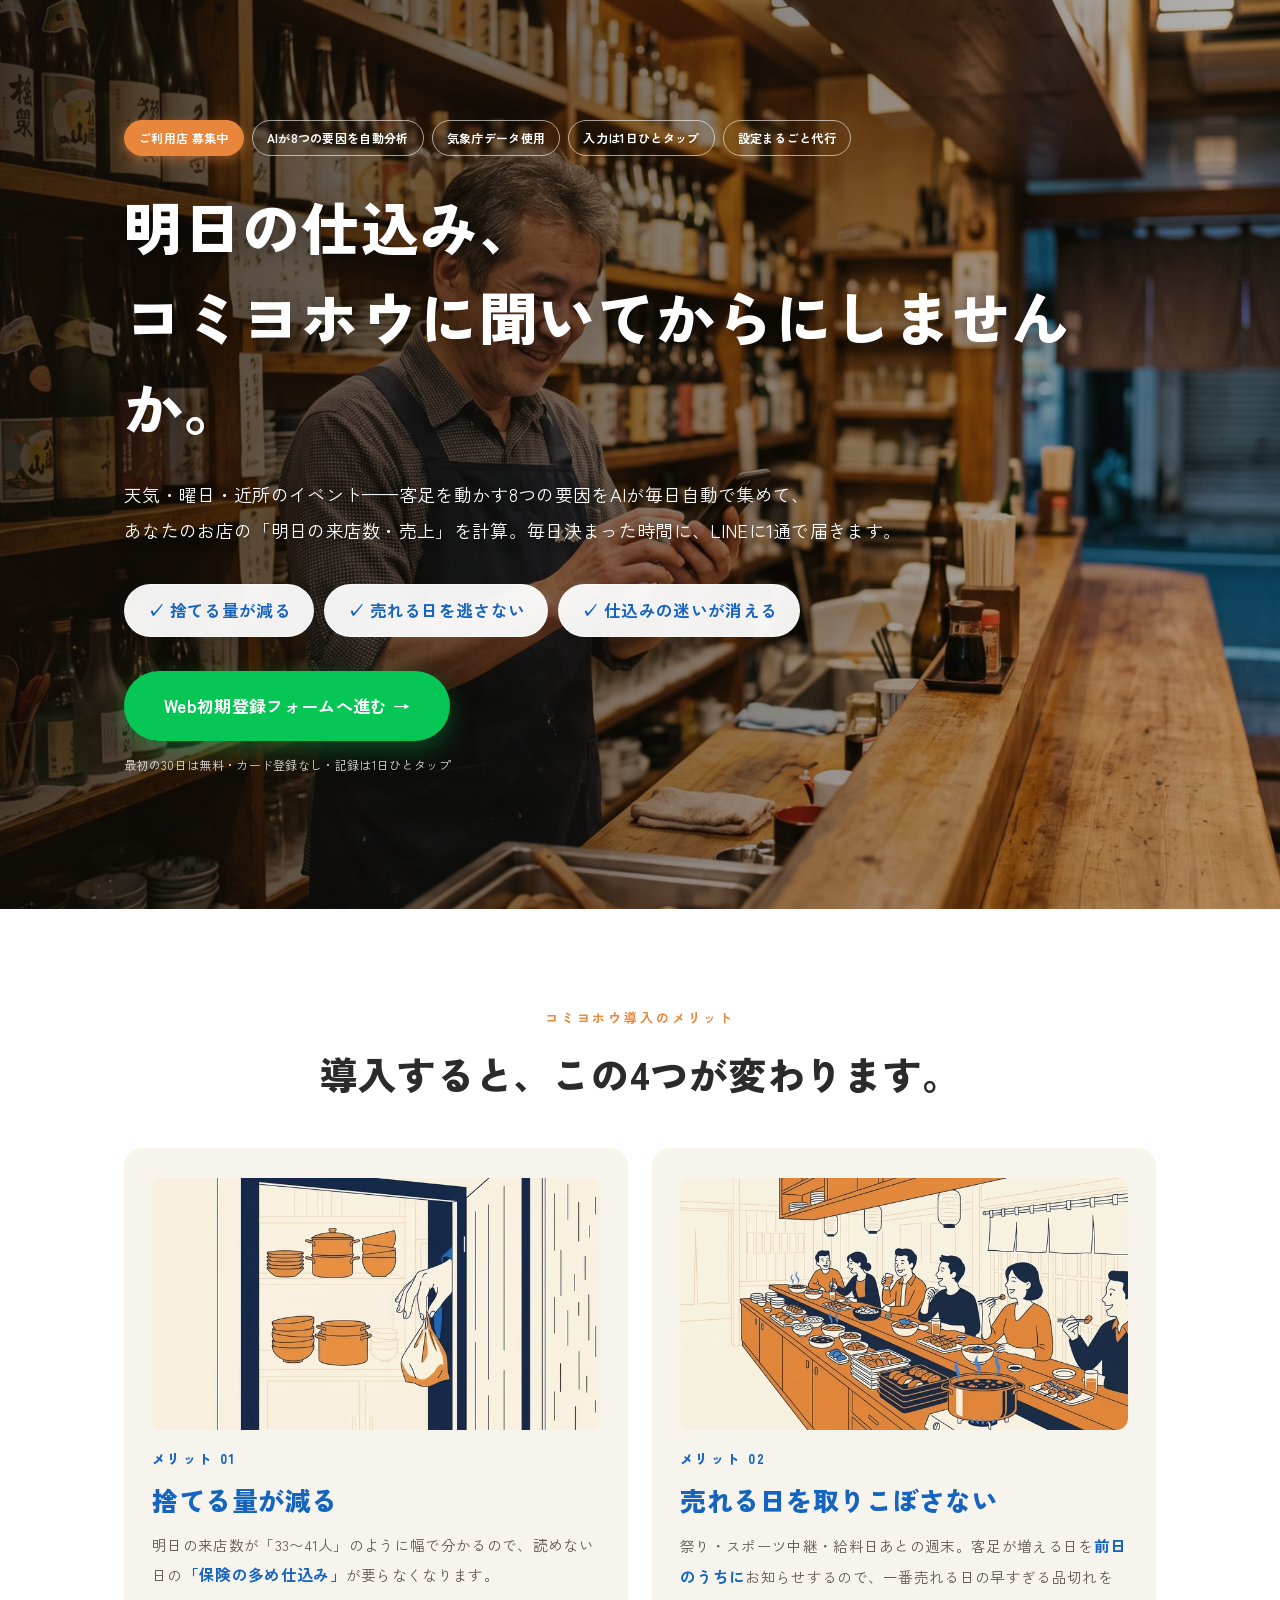
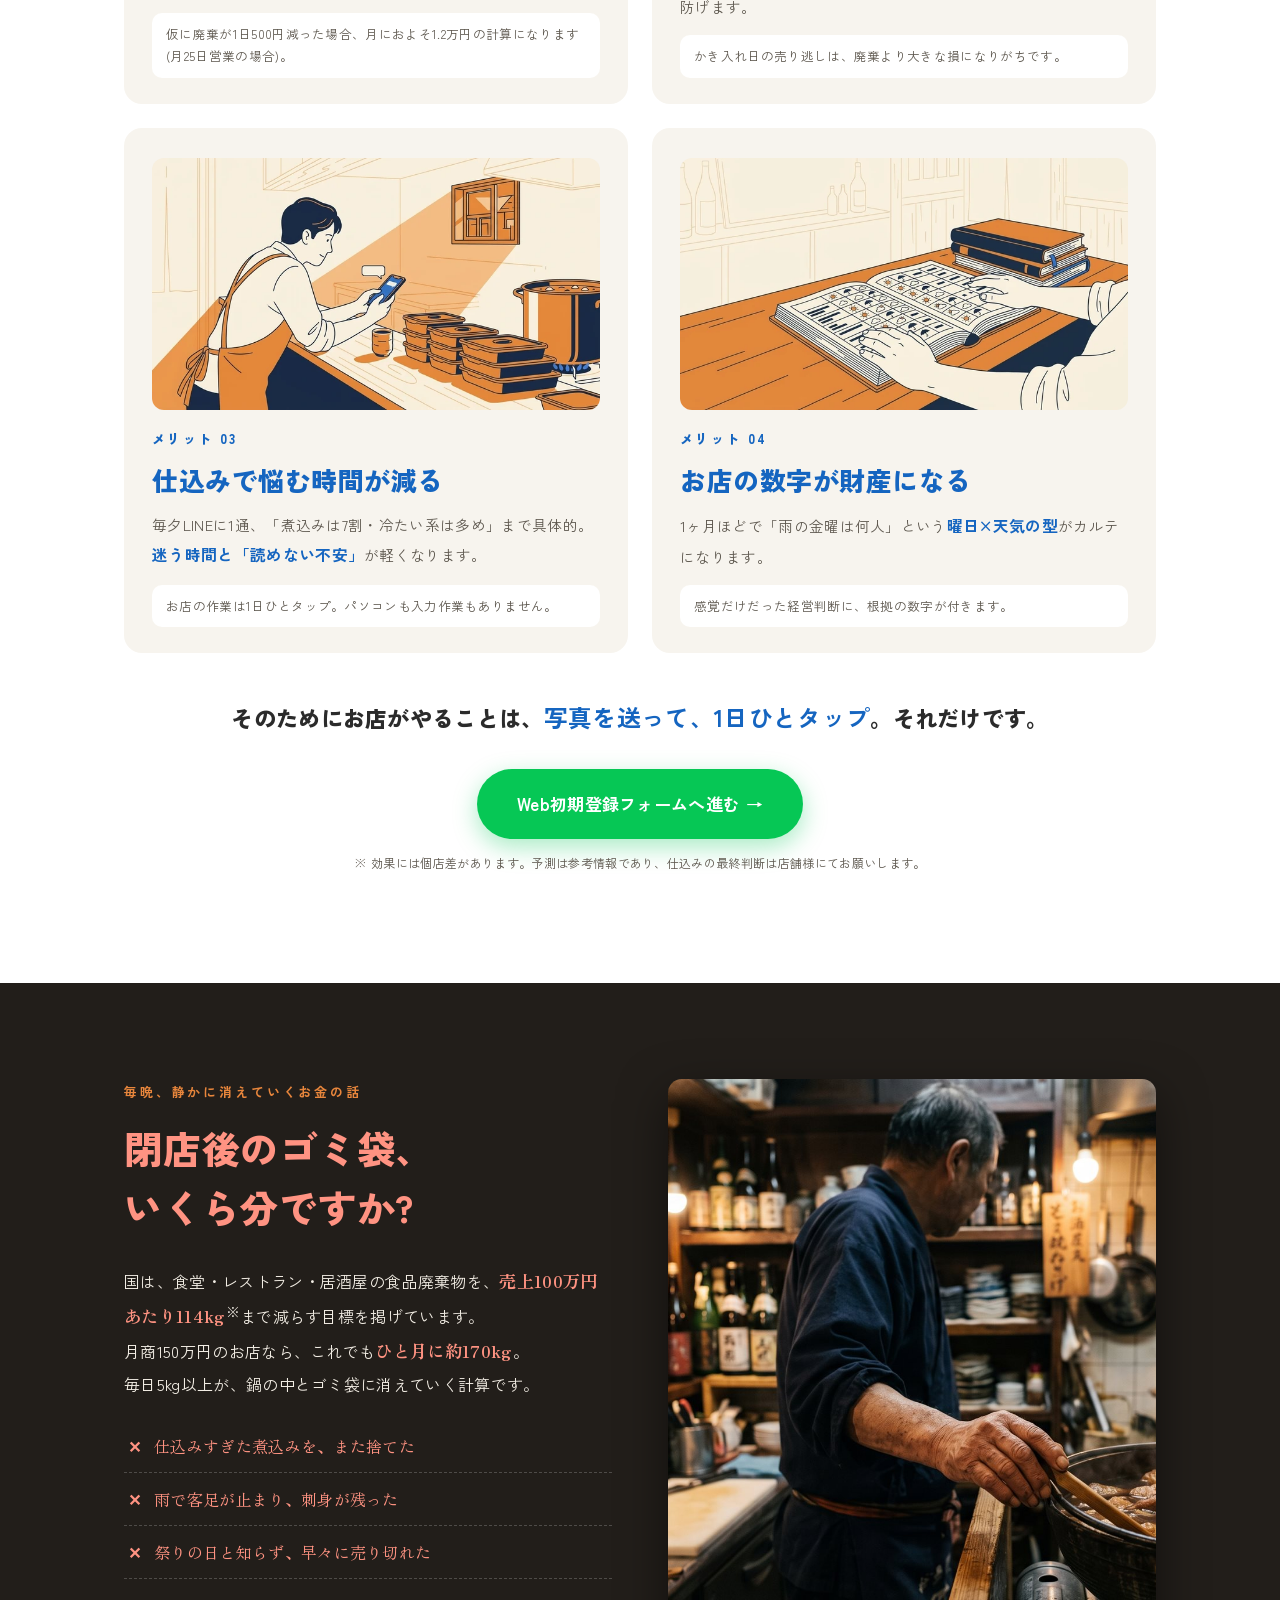
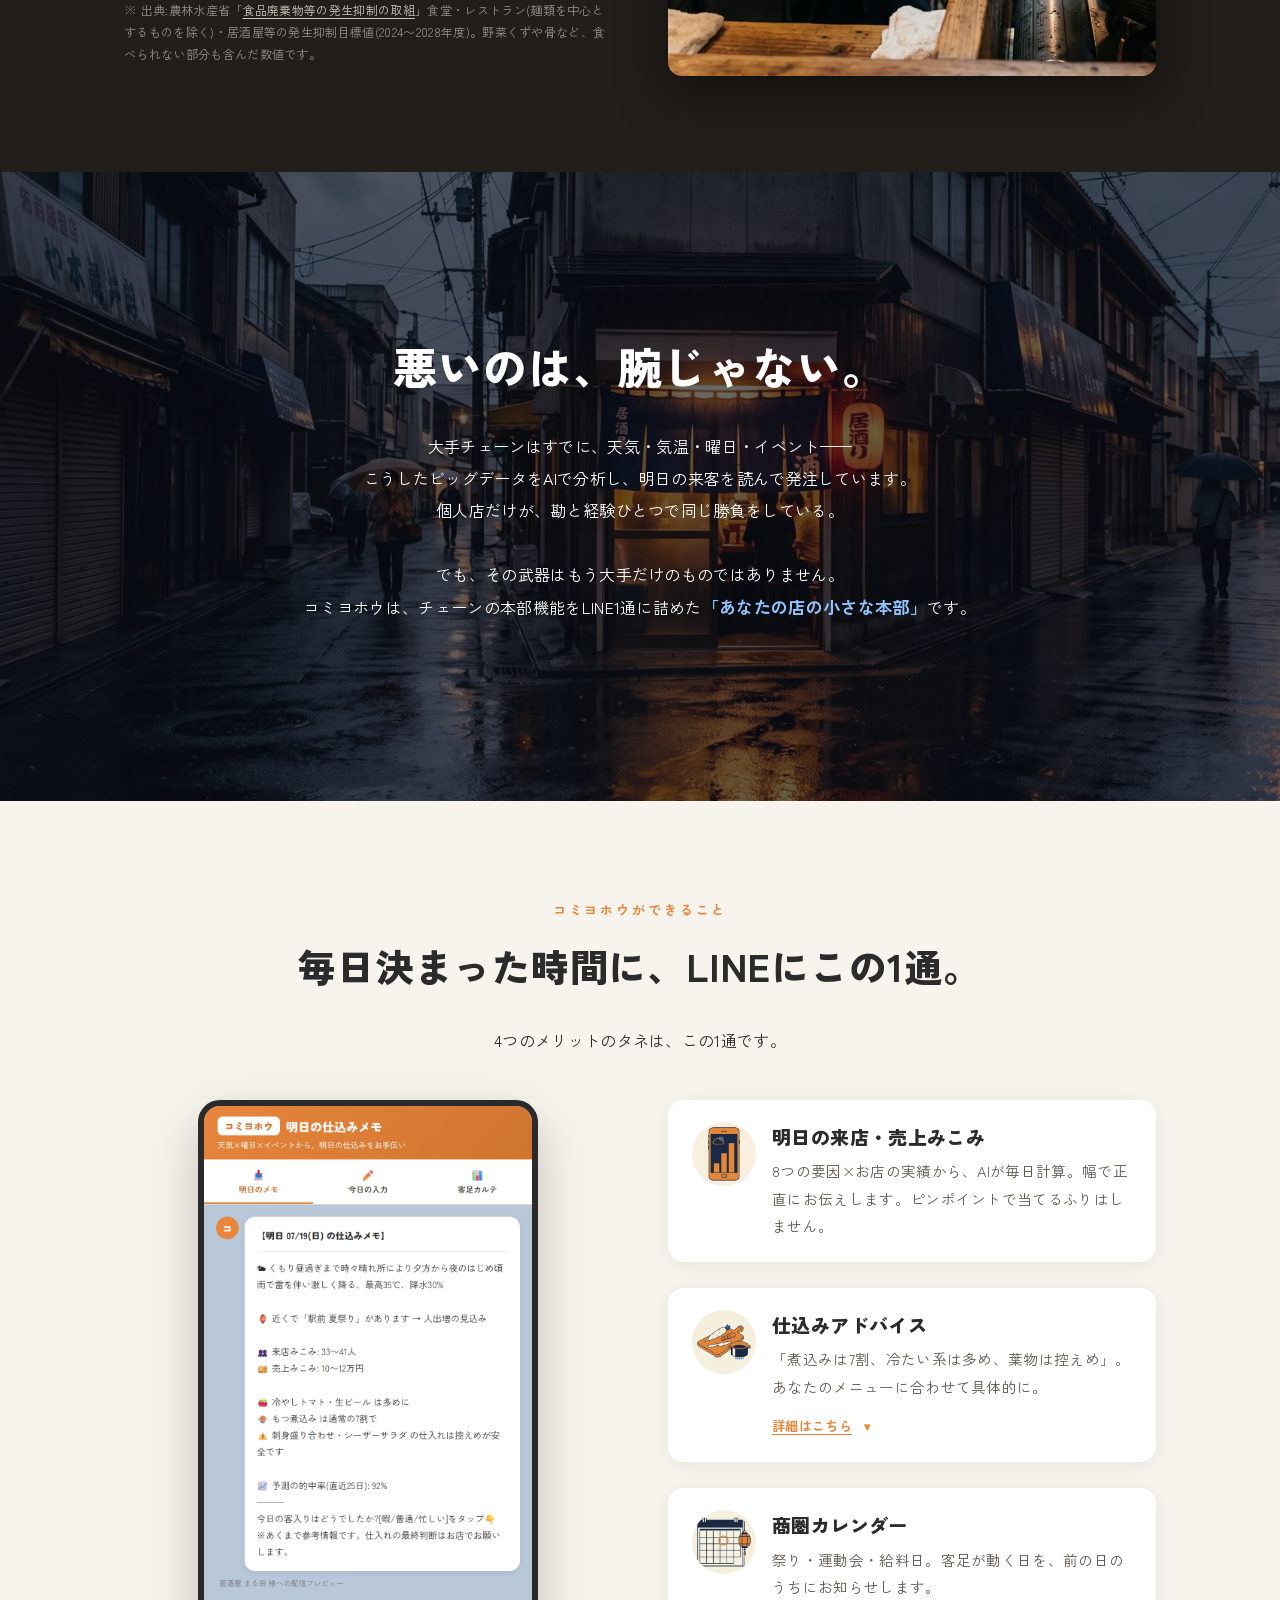
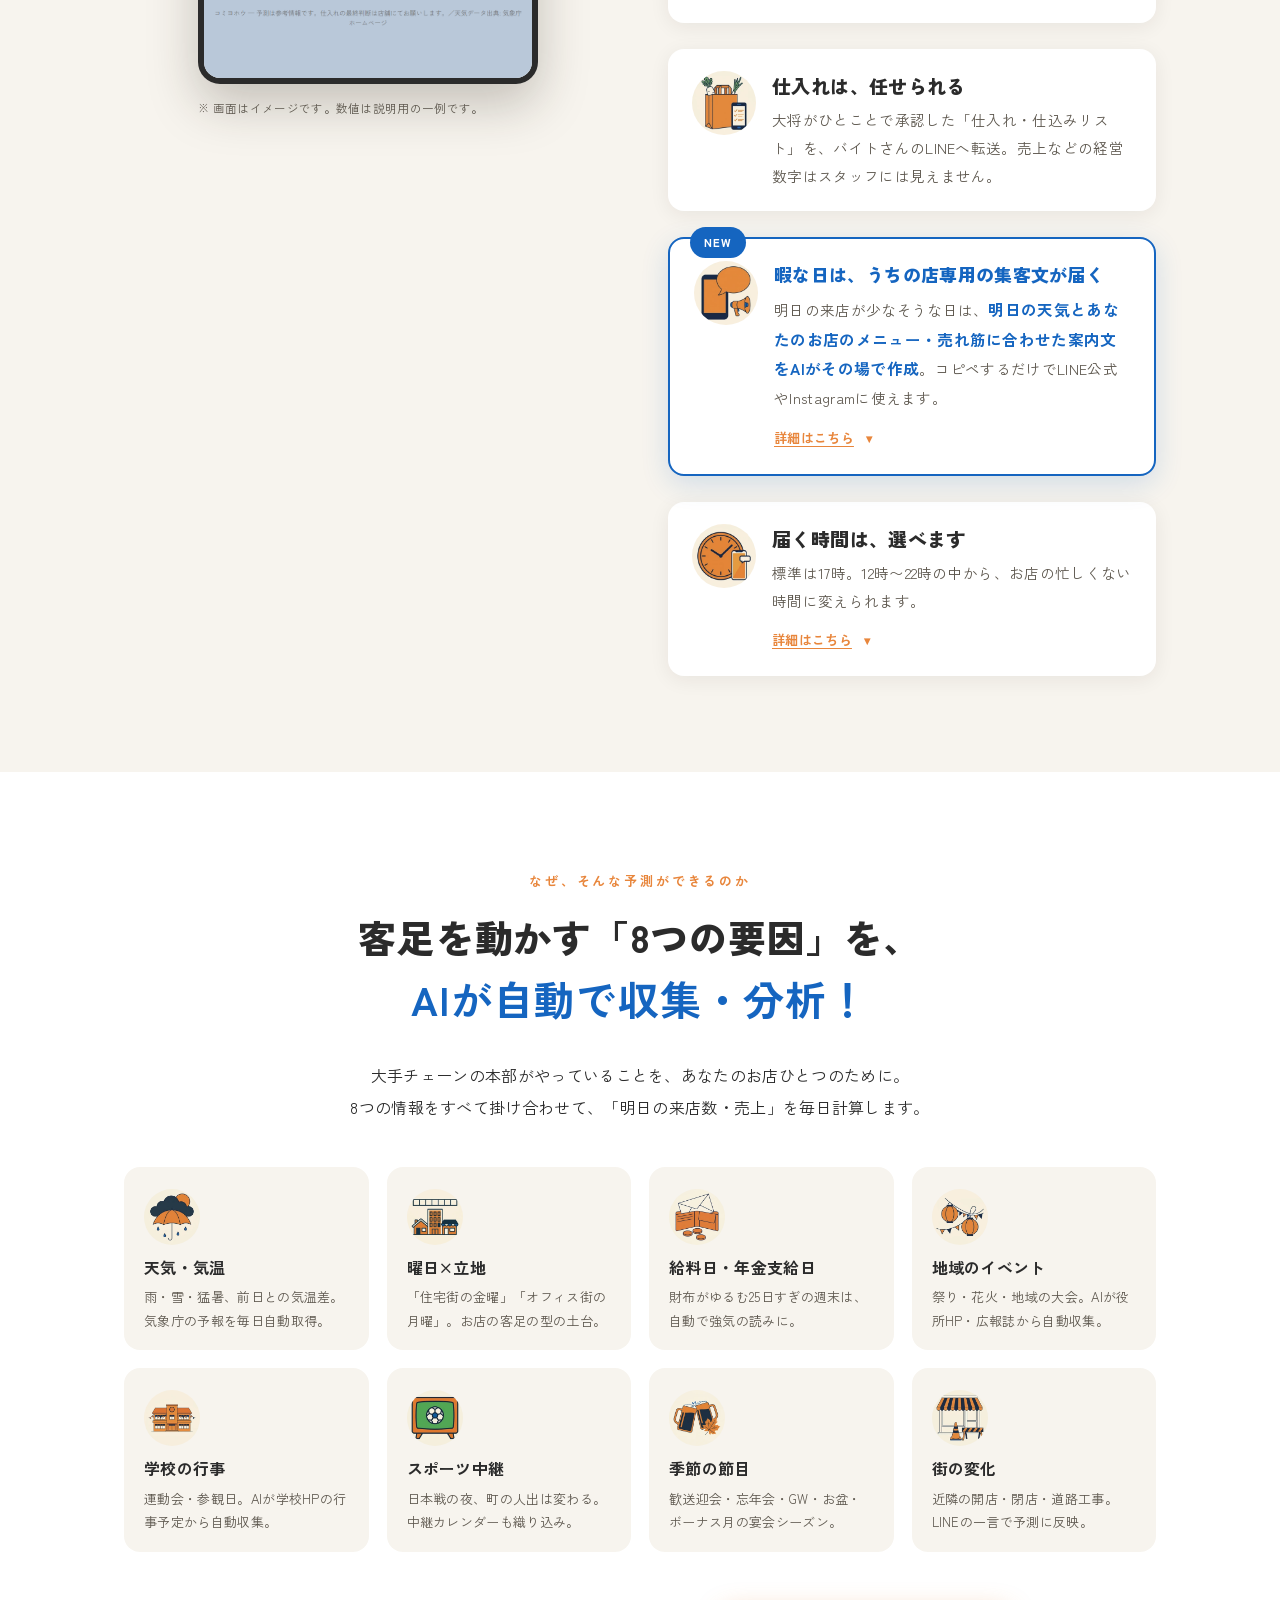
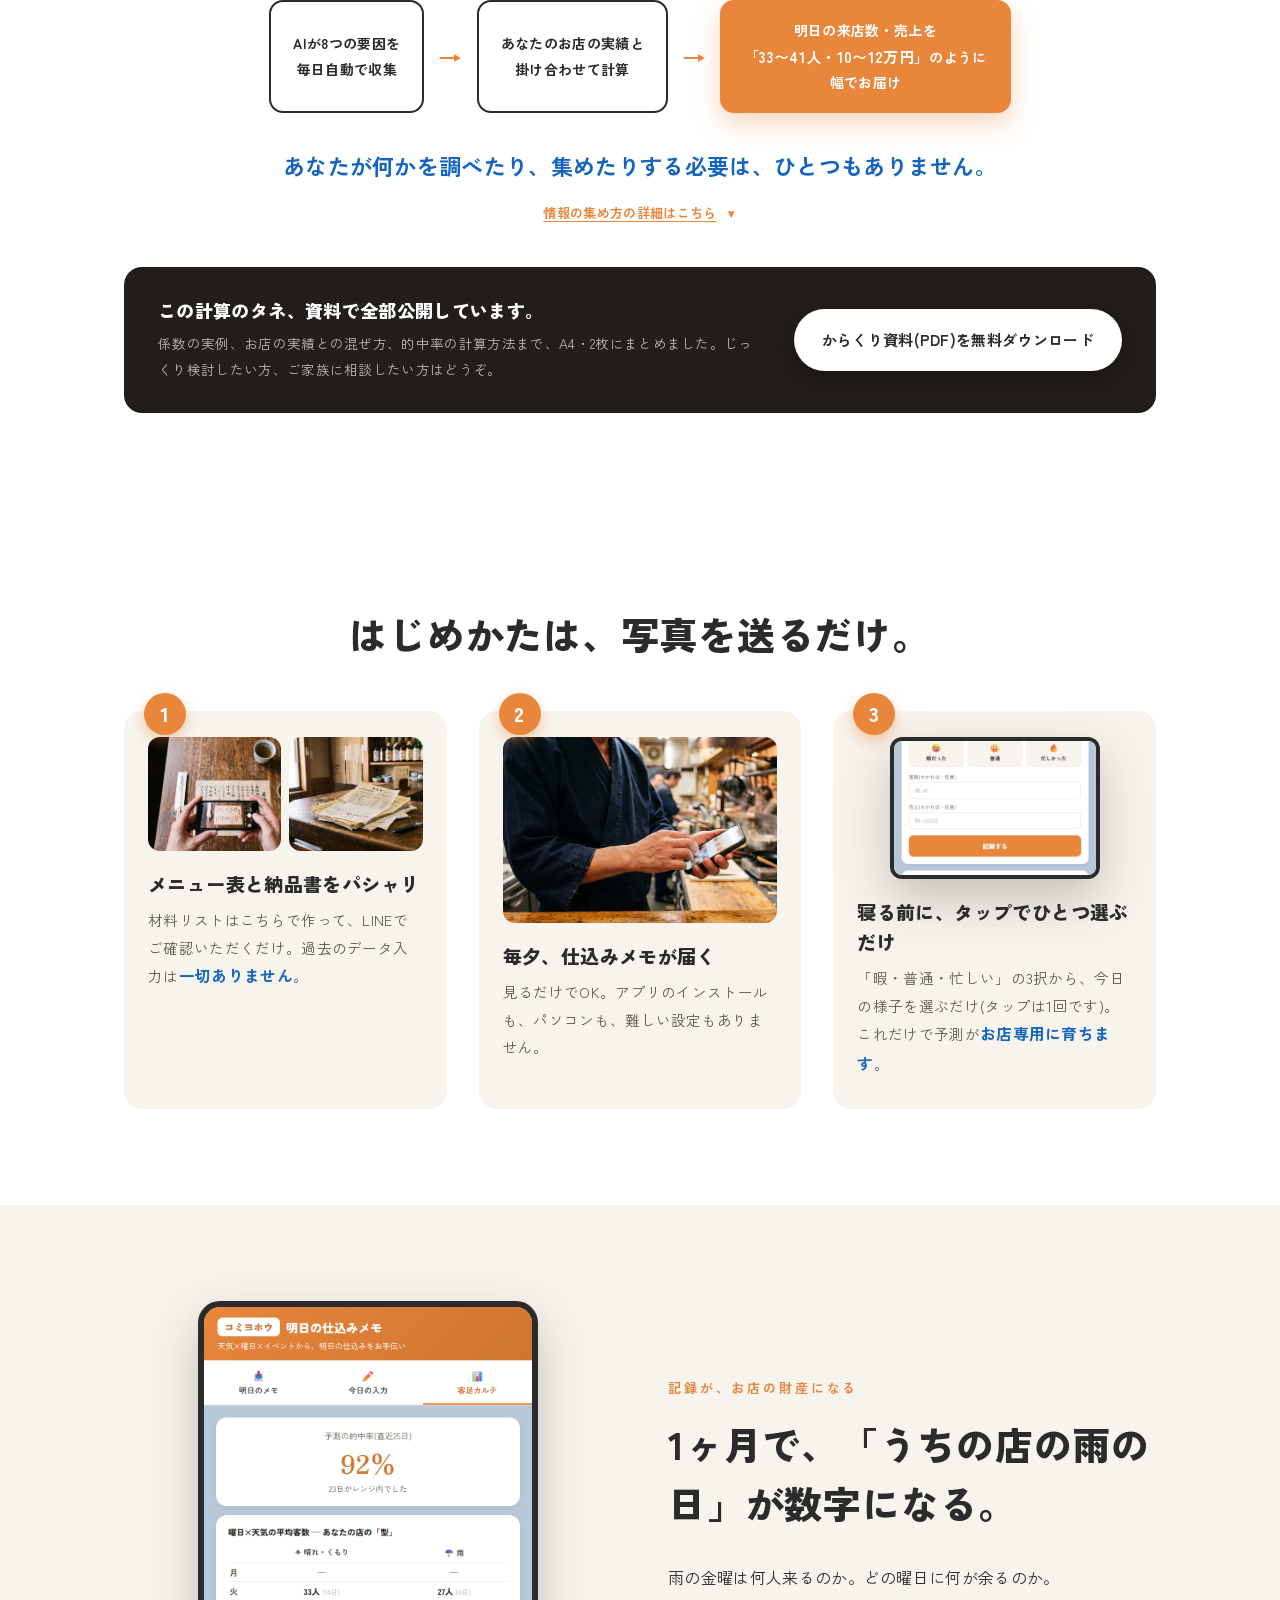
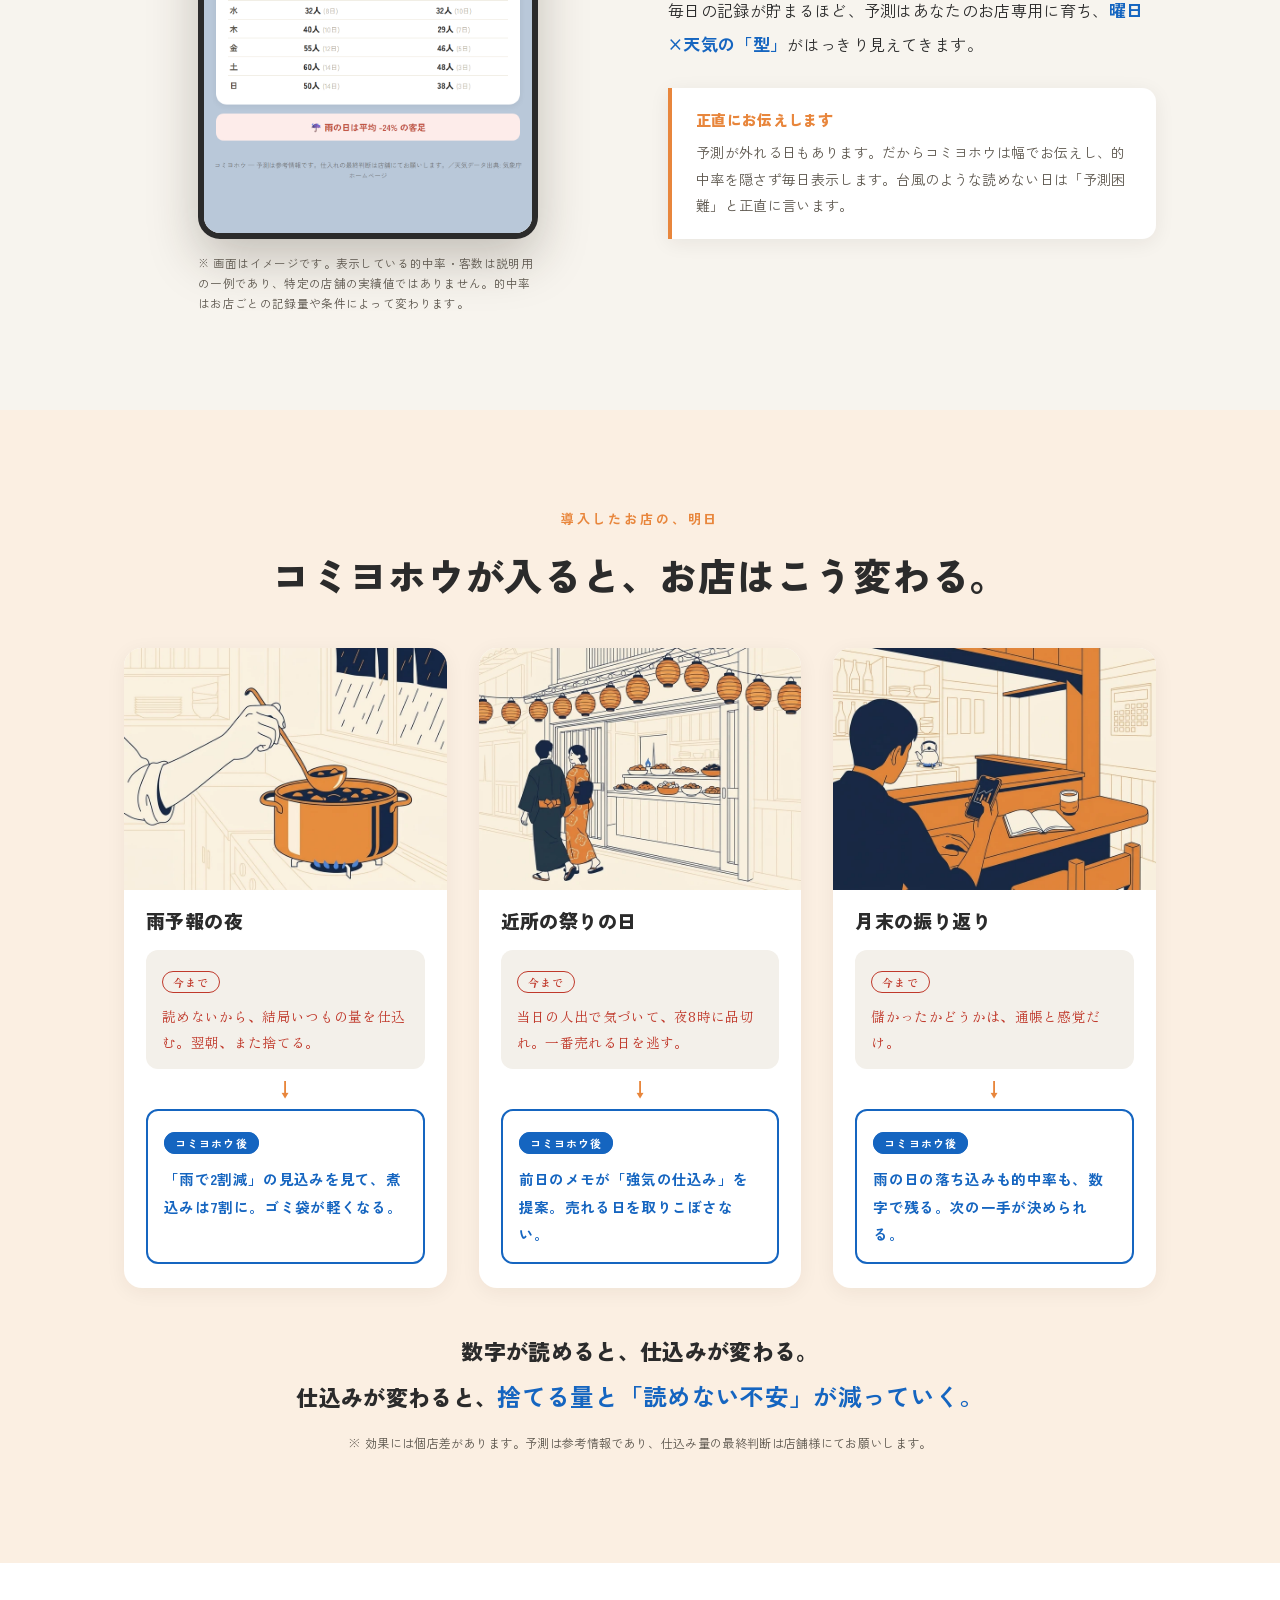
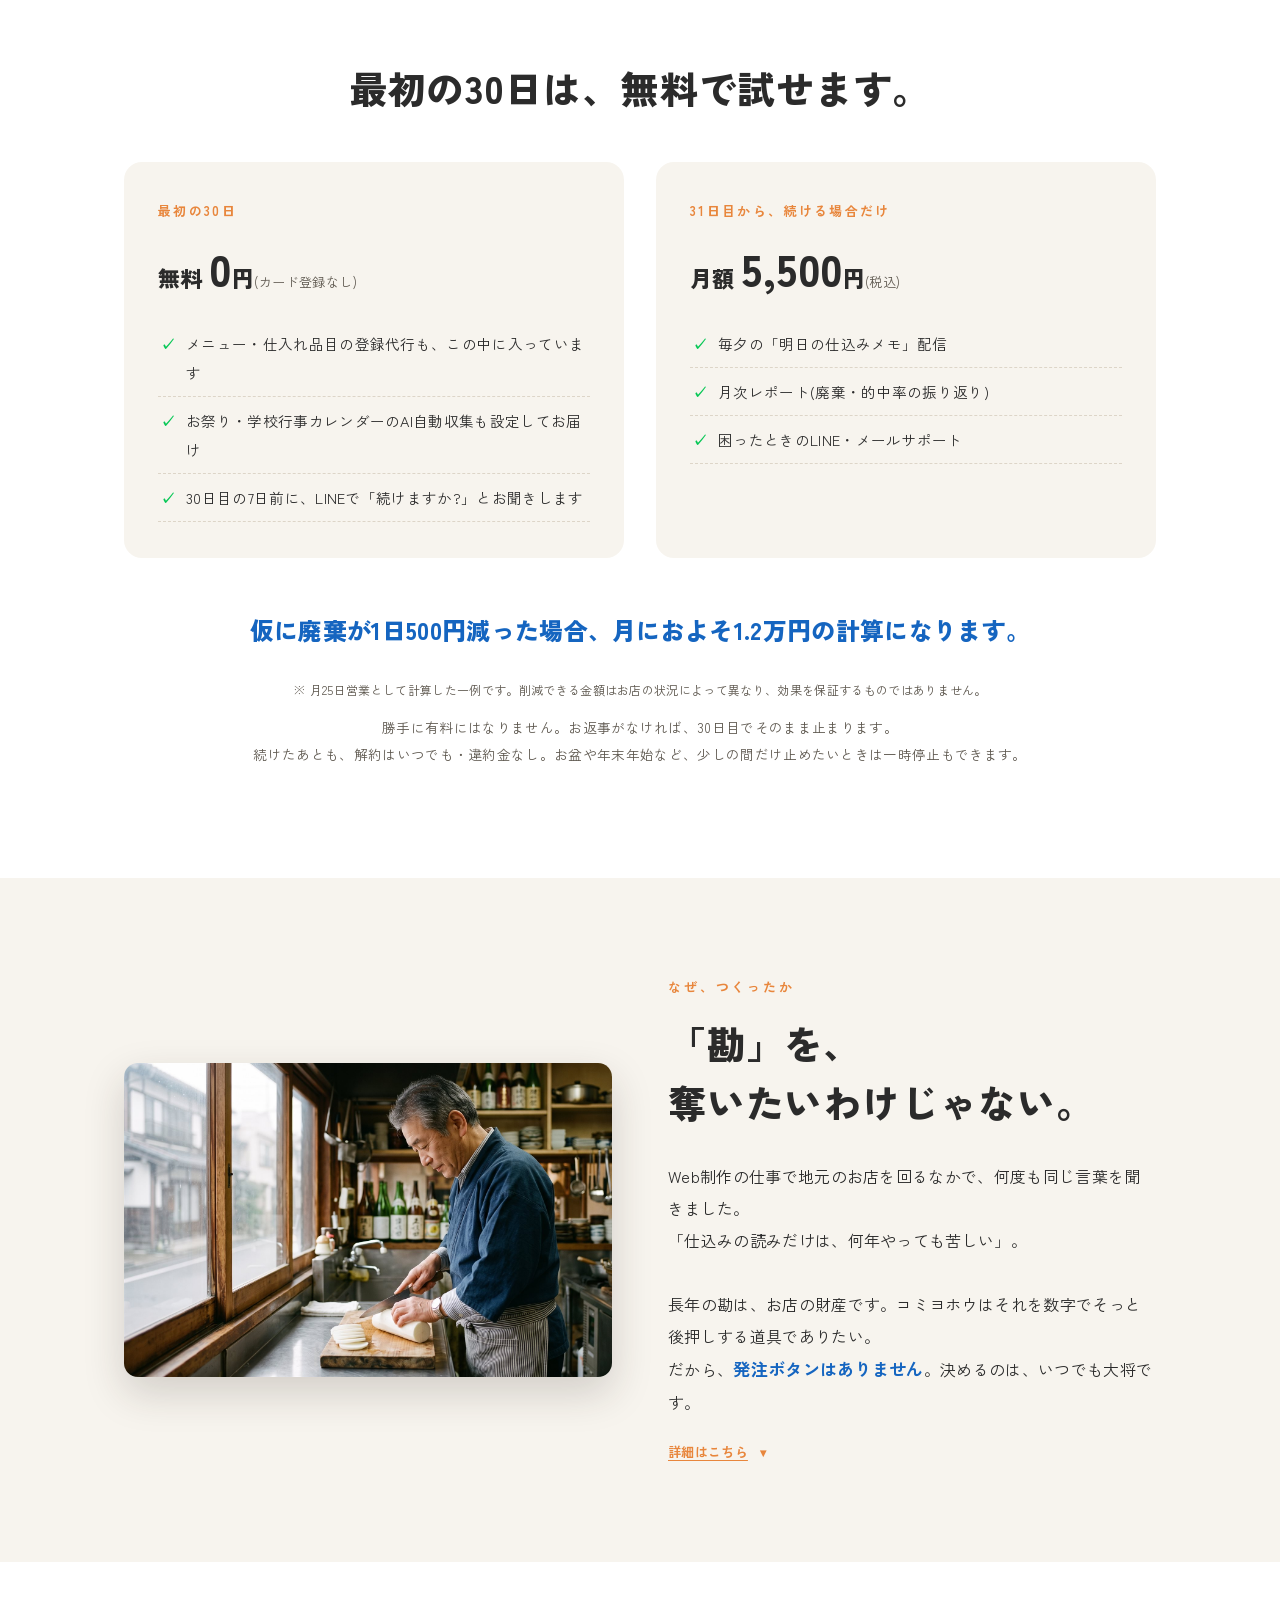
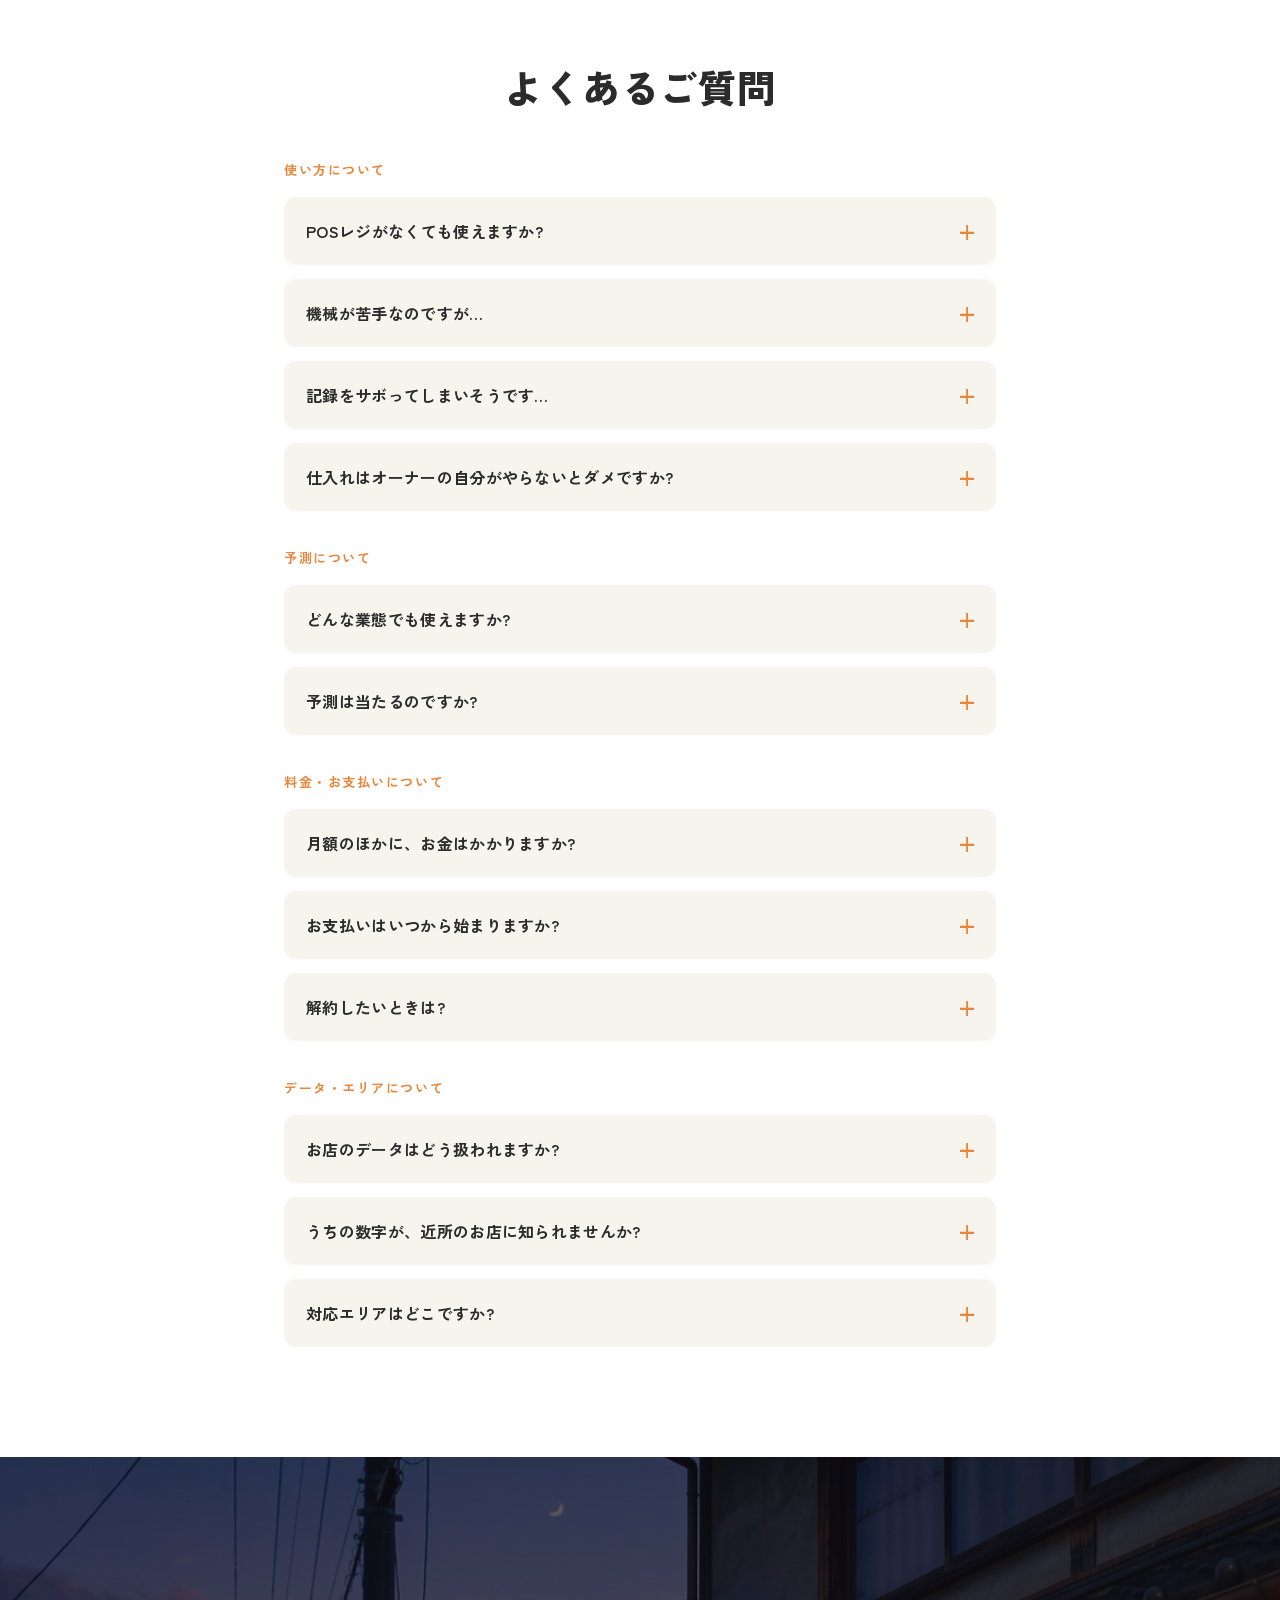
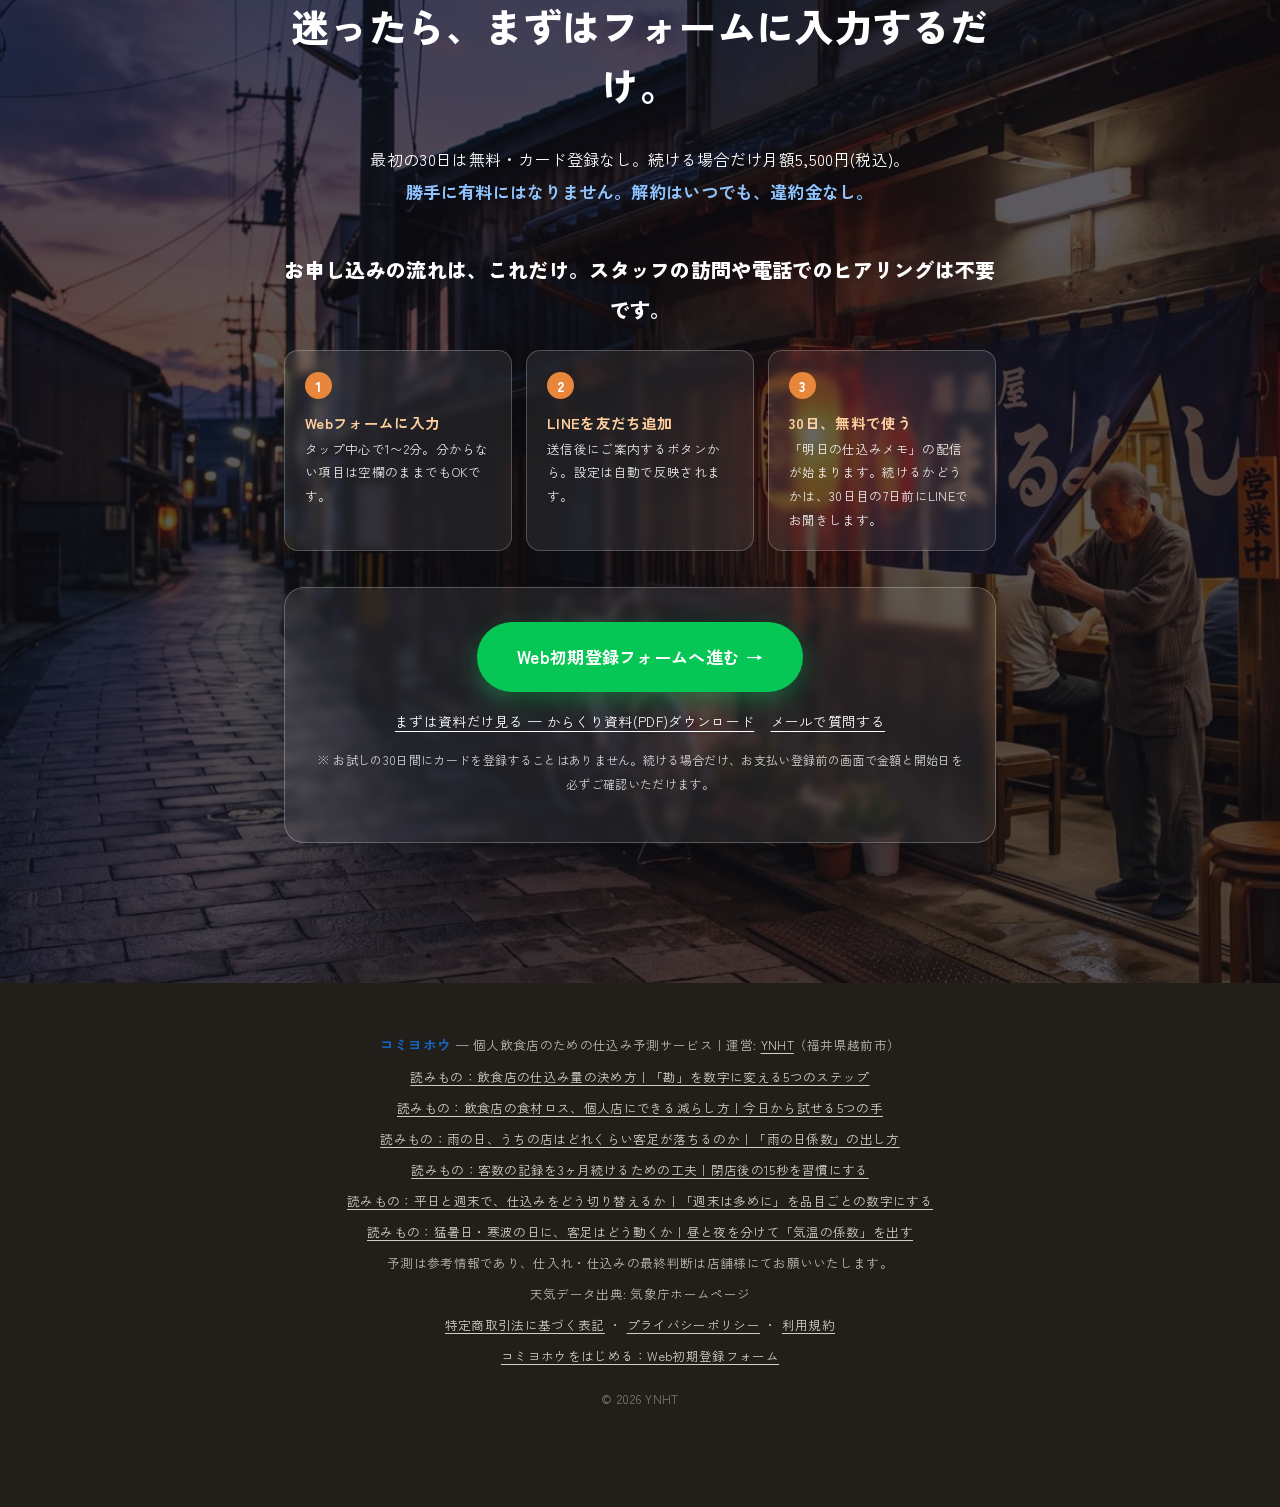
==== commit d8da1cab: "記事追加：猛暑日・寒波の日に、客足はどう動くか Co-Authored-By: Claude Opus 5.5 <noreply@anthropic.com>" ====
--- a/index.html
+++ b/index.html
@@ -354,6 +354,7 @@
   <p><a href="blog/ame-no-hi-kyakuashi.html">読みもの：雨の日、うちの店はどれくらい客足が落ちるのか｜「雨の日係数」の出し方</a></p>
   <p><a href="blog/kyakusuu-kiroku-tsuzukeru.html">読みもの：客数の記録を3ヶ月続けるための工夫｜閉店後の15秒を習慣にする</a></p>
   <p><a href="blog/heijitsu-shuumatsu-shikomi.html">読みもの：平日と週末で、仕込みをどう切り替えるか｜「週末は多めに」を品目ごとの数字にする</a></p>
+  <p><a href="blog/mousho-kanpa-kyakuashi.html">読みもの：猛暑日・寒波の日に、客足はどう動くか｜昼と夜を分けて「気温の係数」を出す</a></p>
   <p>予測は参考情報であり、仕入れ・仕込みの最終判断は店舗様にてお願いいたします。</p>
   <p>天気データ出典: 気象庁ホームページ</p>
   <p id="legalNote"><a href="legal.html#tokushoho">特定商取引法に基づく表記</a> ・ <a href="legal.html#privacy">プライバシーポリシー</a> ・ <a href="legal.html#terms">利用規約</a></p>
